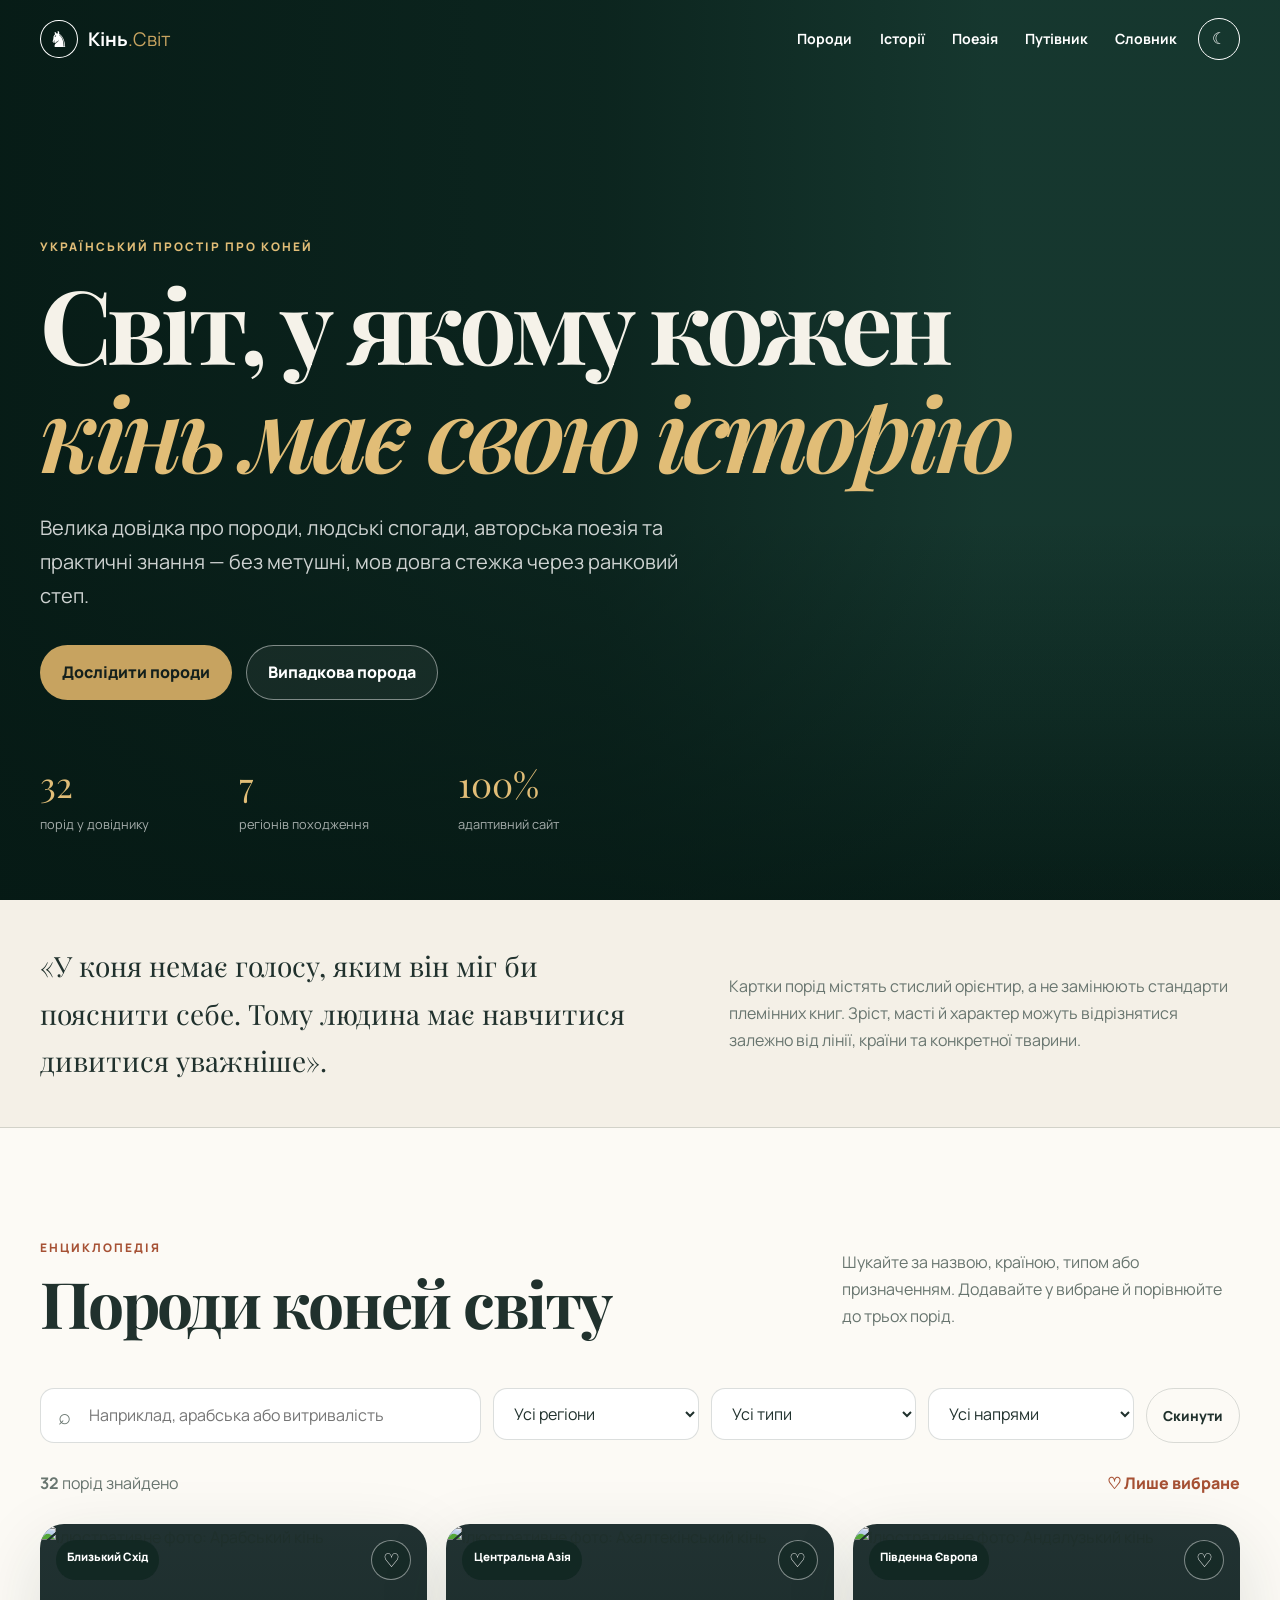
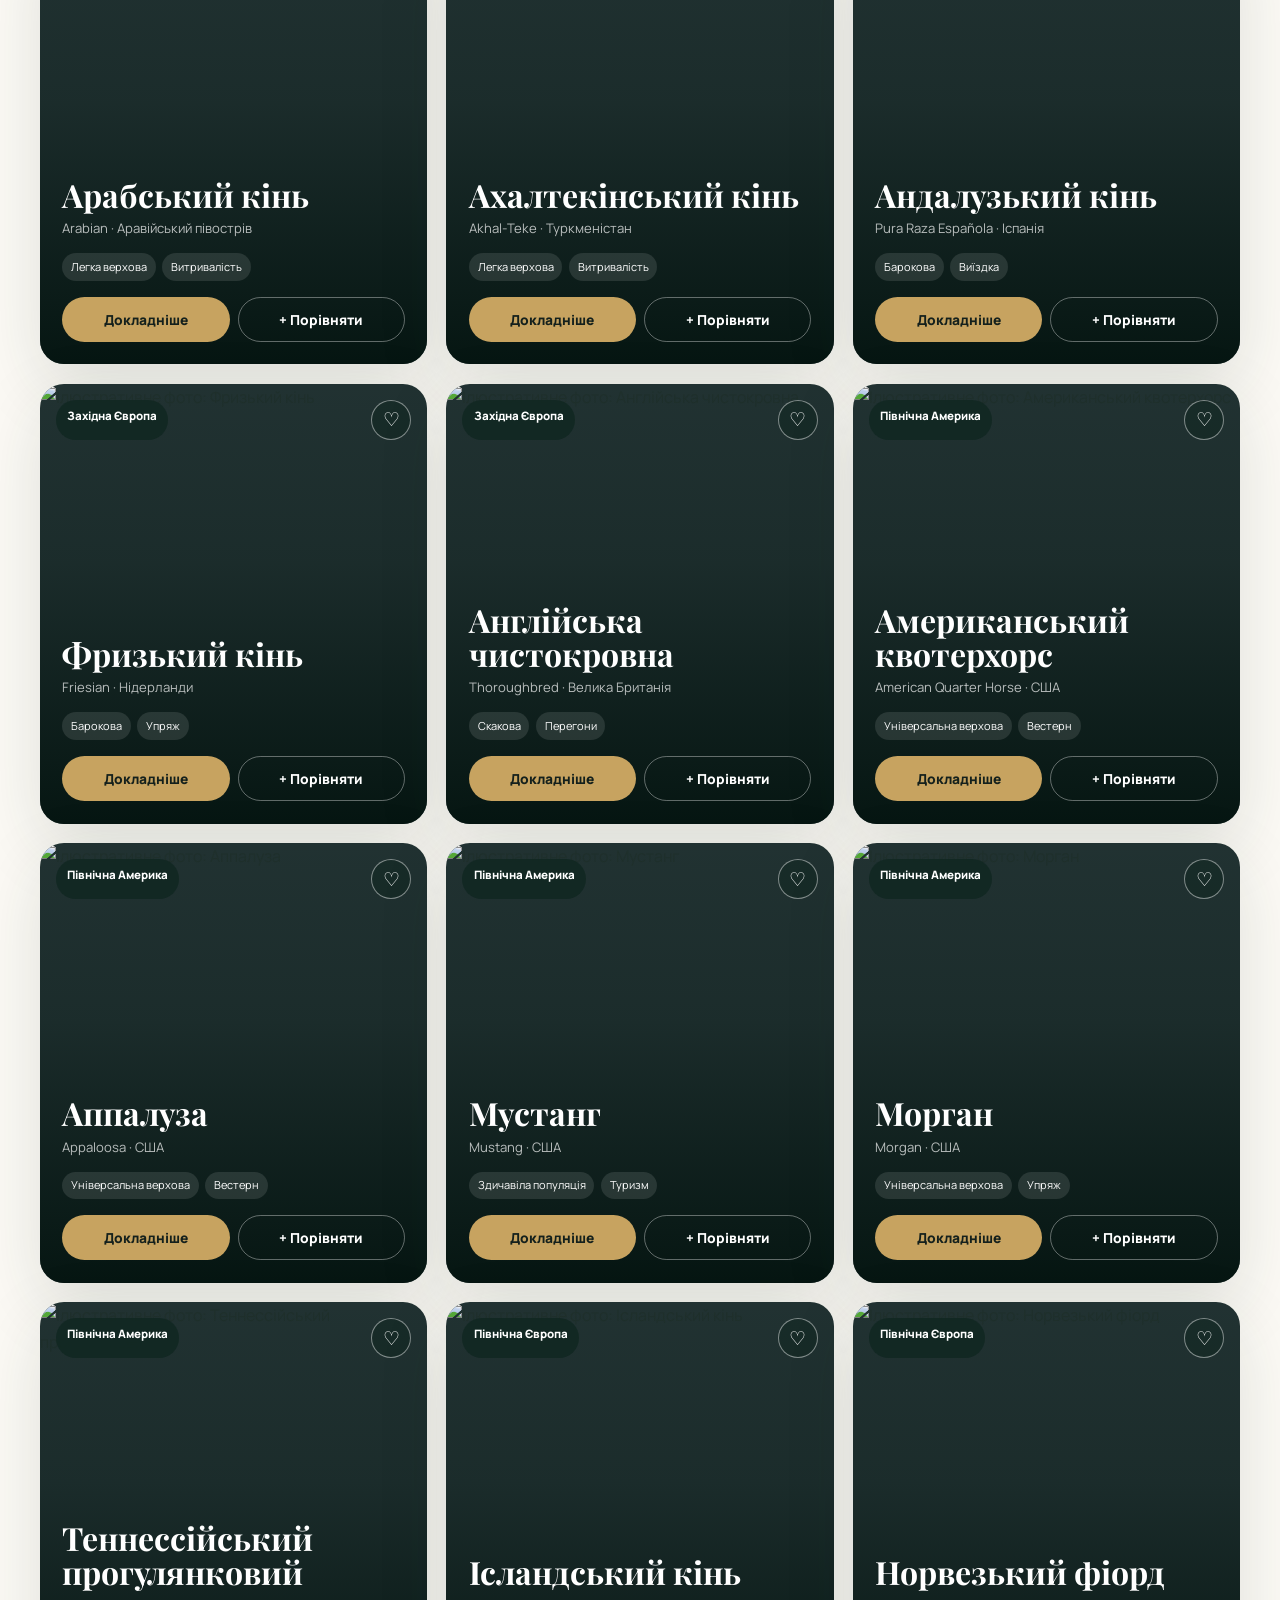
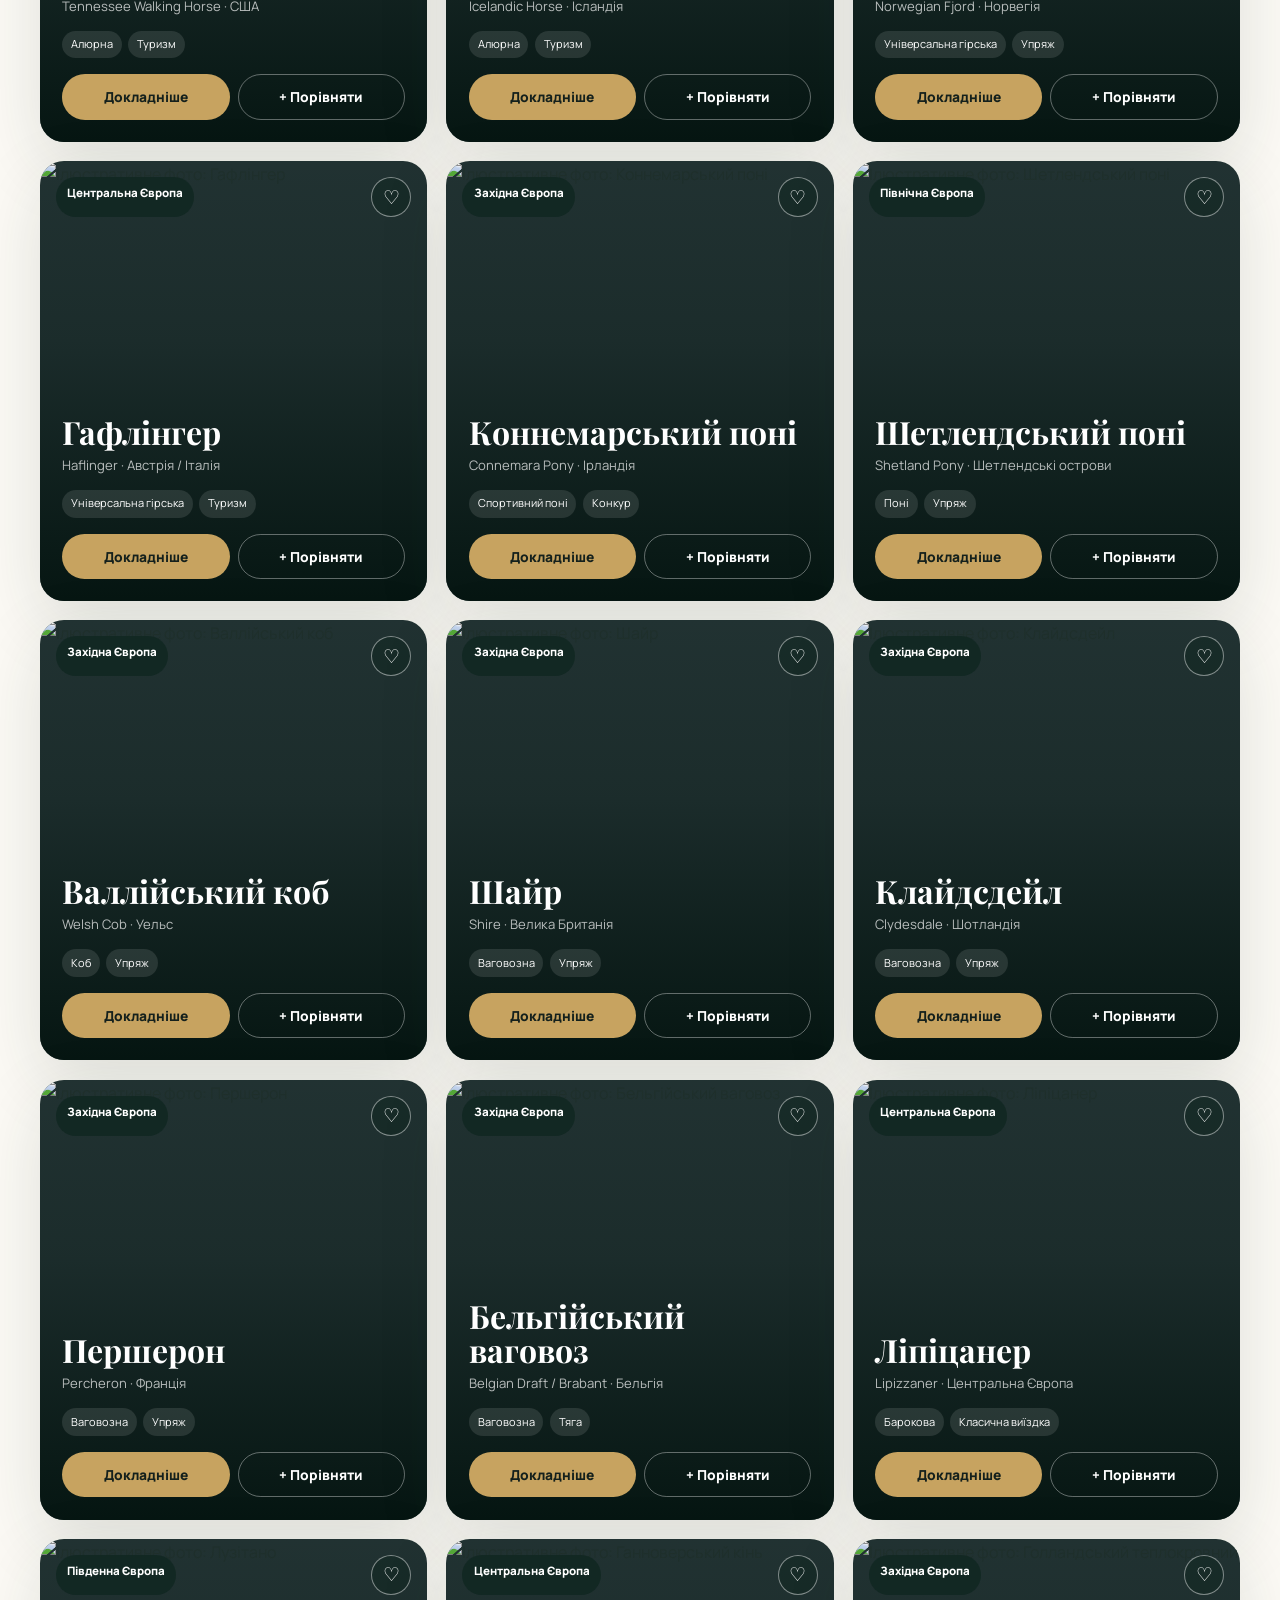
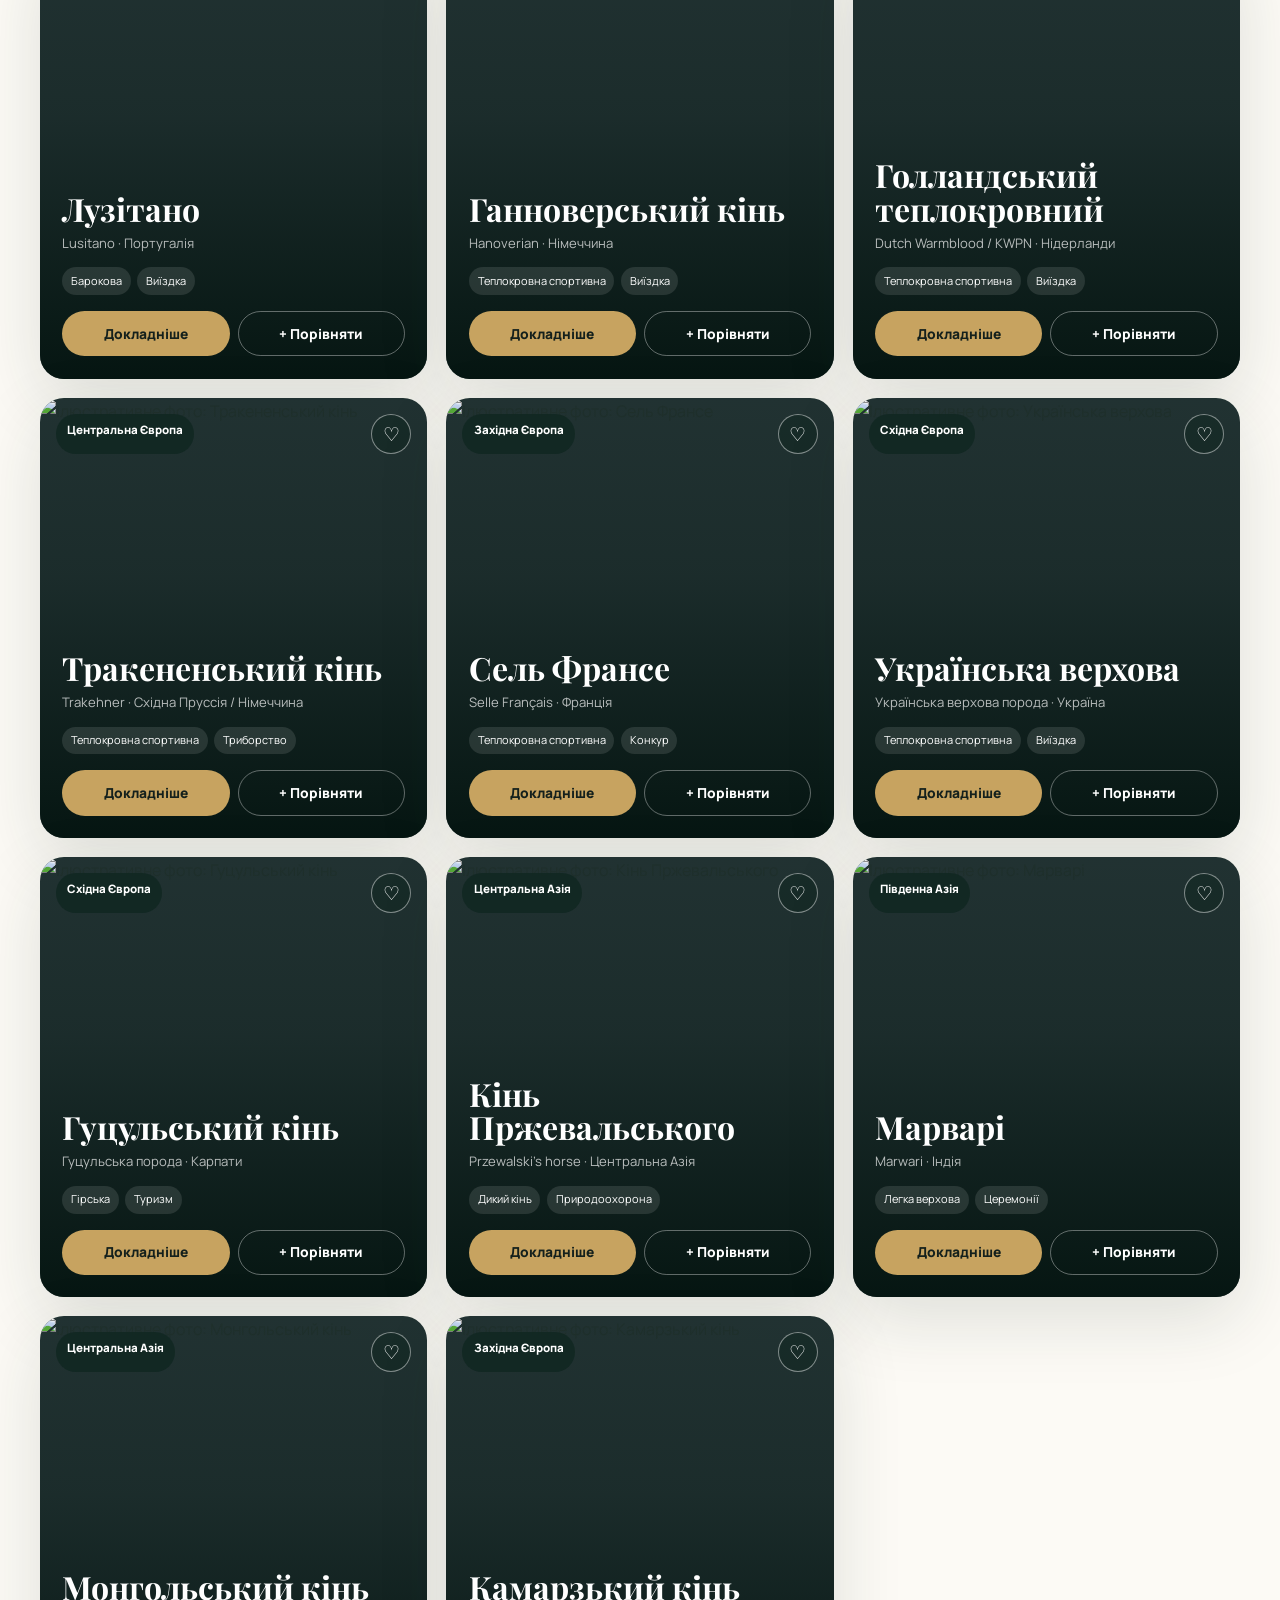
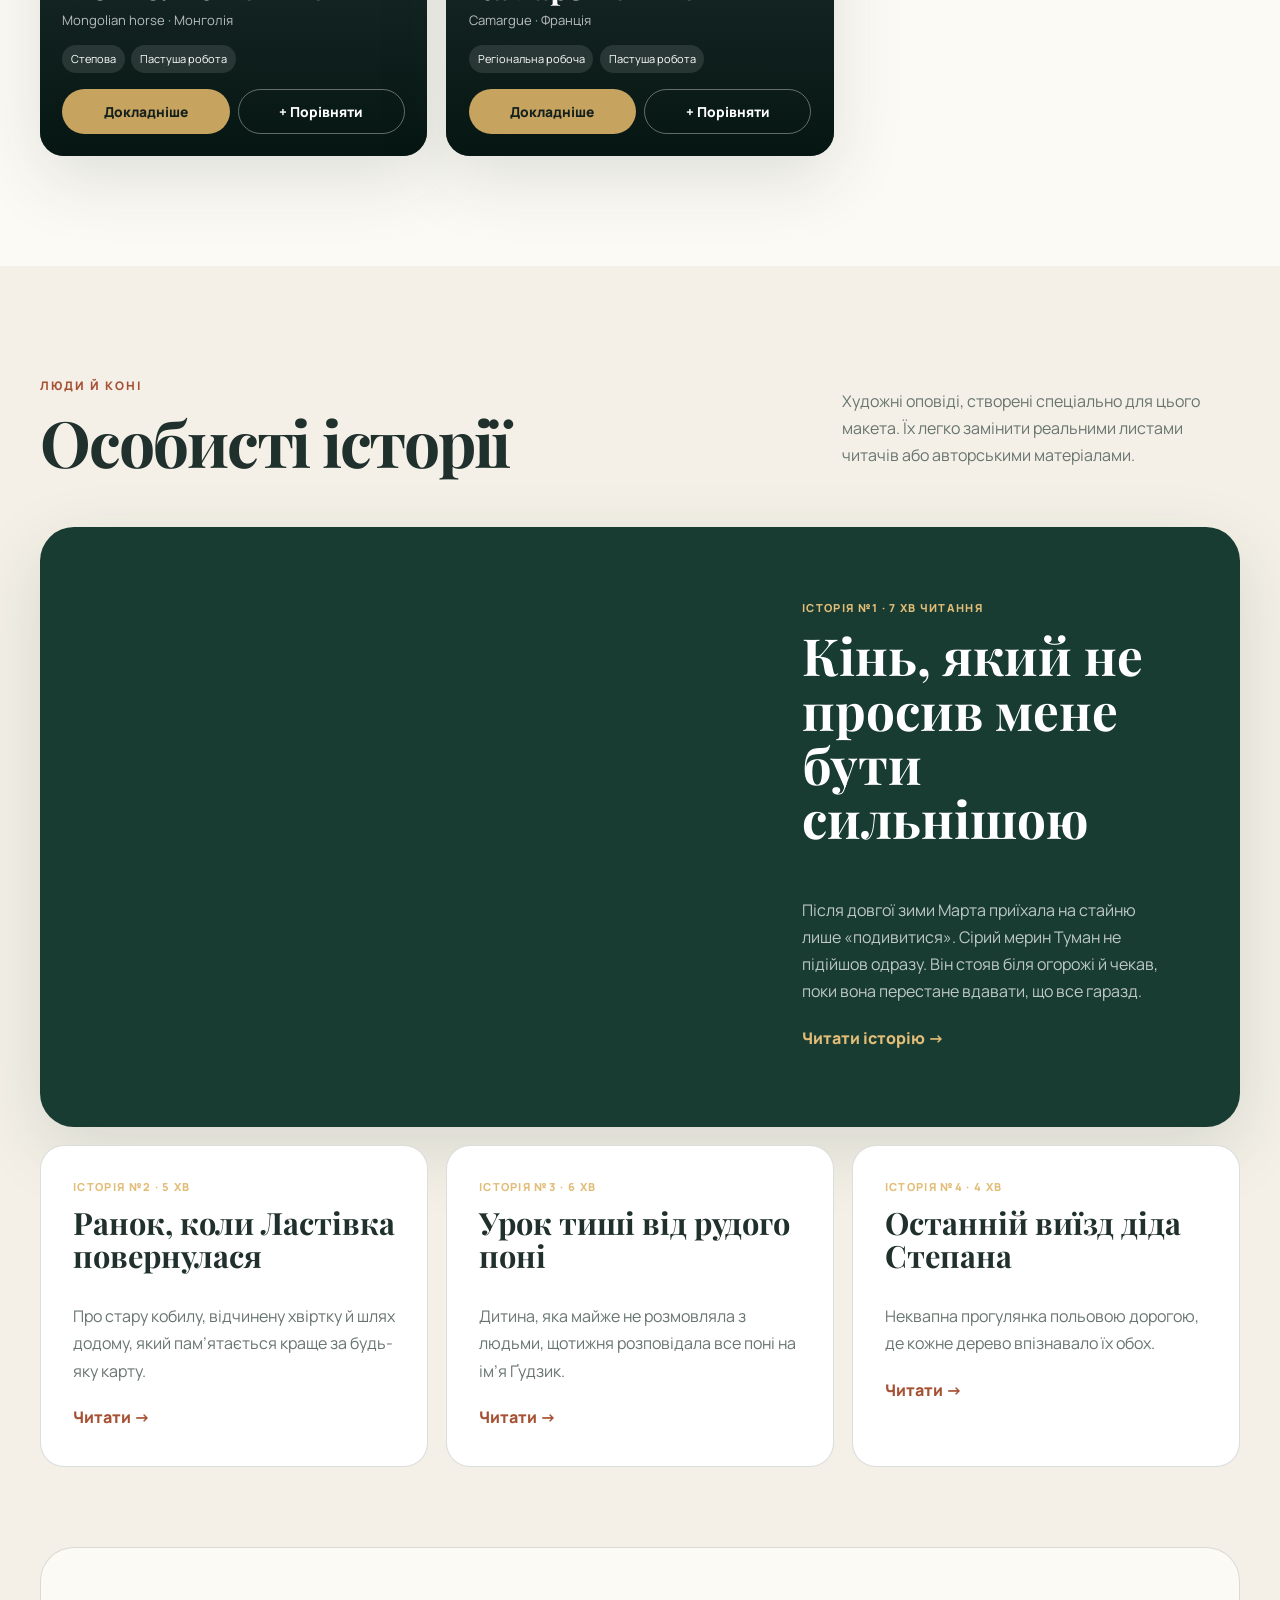
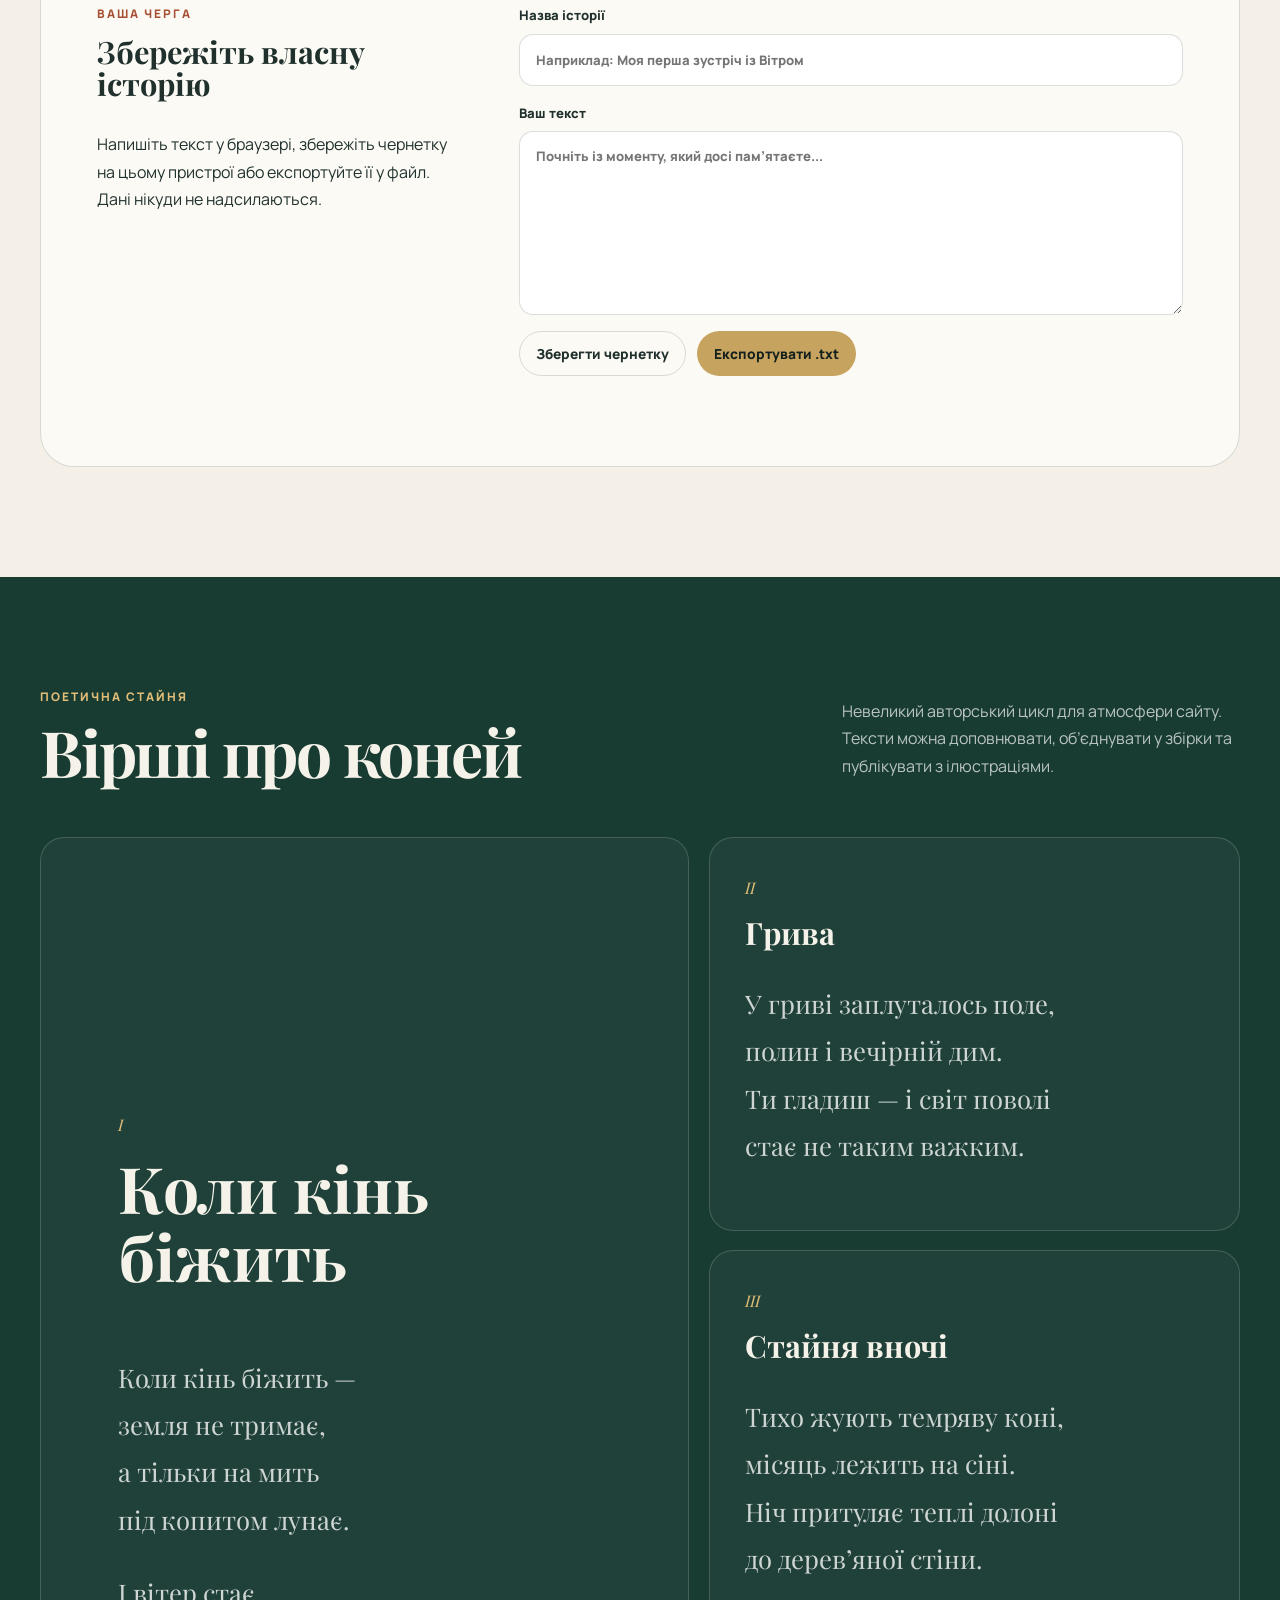
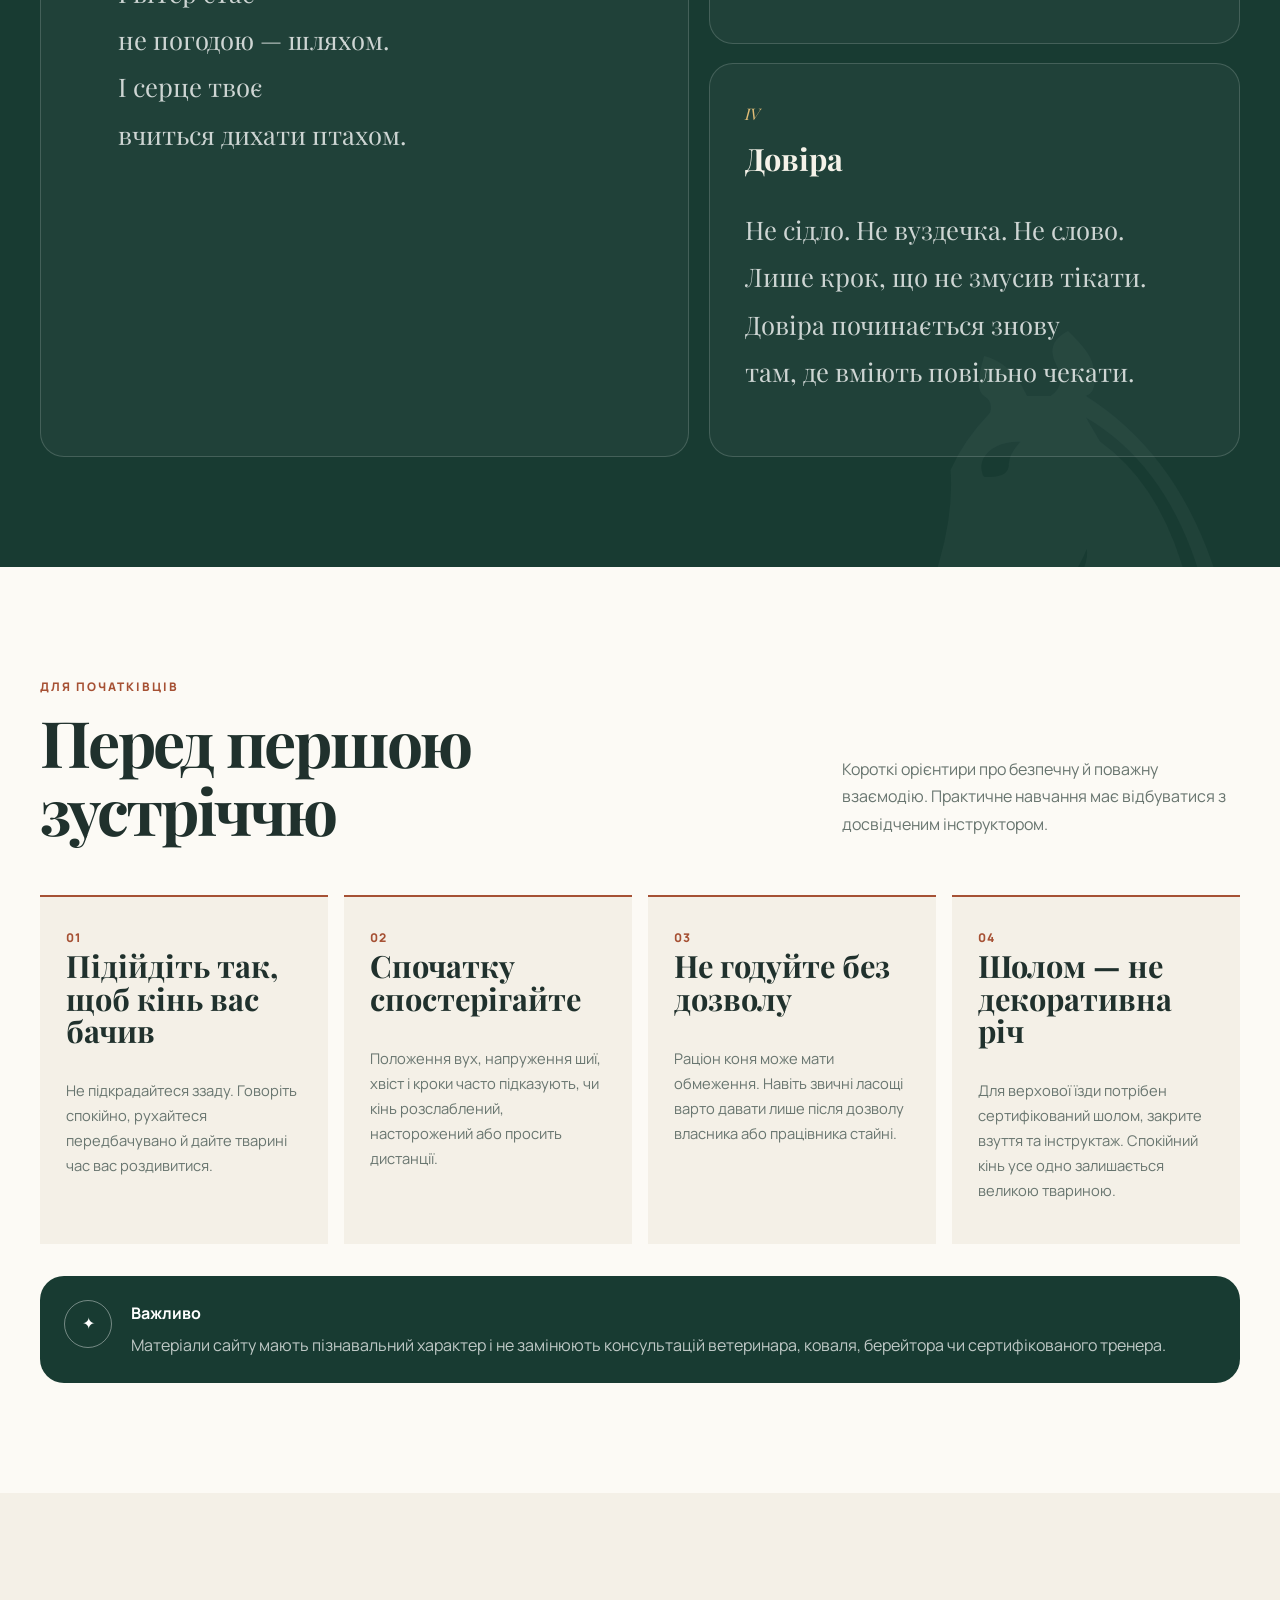
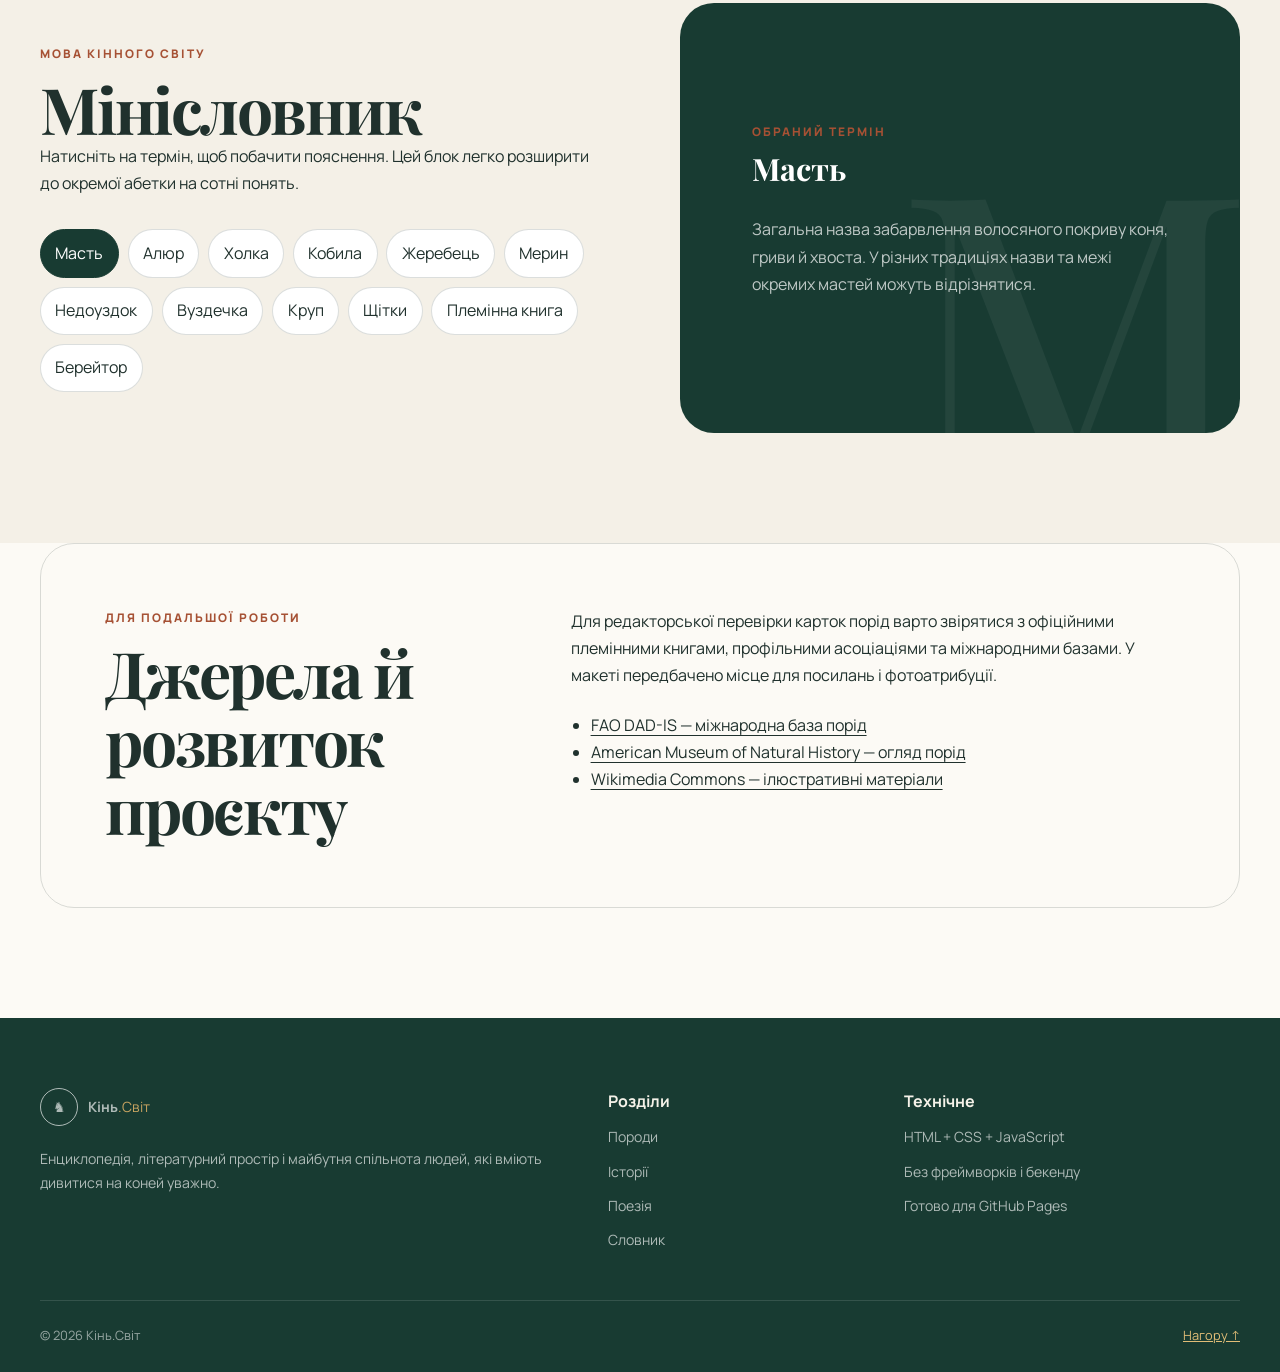
==== index.html @ 18db735d "Add files via upload" ====
<!DOCTYPE html>
<html lang="uk">
<head>
  <meta charset="UTF-8">
  <meta name="viewport" content="width=device-width, initial-scale=1.0">
  <meta name="description" content="Кінь.Світ — українська онлайн-енциклопедія порід коней, історії, поезія, словник та інтерактивні добірки.">
  <meta name="theme-color" content="#183b32">
  <title>Кінь.Світ — енциклопедія порід, історії та поезія</title>
  <link rel="preconnect" href="https://fonts.googleapis.com">
  <link rel="preconnect" href="https://fonts.gstatic.com" crossorigin>
  <link href="https://fonts.googleapis.com/css2?family=Manrope:wght@400;500;600;700&family=Playfair+Display:ital,wght@0,600;0,700;1,600&display=swap" rel="stylesheet">
  <link rel="stylesheet" href="styles.css">
</head>
<body>
  <a class="skip-link" href="#main">Перейти до змісту</a>

  <header class="site-header" id="top">
    <div class="container header-inner">
      <a class="brand" href="#top" aria-label="Кінь.Світ — на головну">
        <span class="brand-mark" aria-hidden="true">♞</span>
        <span><strong>Кінь</strong><em>.Світ</em></span>
      </a>

      <button class="menu-button" type="button" aria-expanded="false" aria-controls="site-nav">
        <span></span><span></span><span></span>
        <span class="sr-only">Відкрити меню</span>
      </button>

      <nav class="site-nav" id="site-nav" aria-label="Головна навігація">
        <a href="#breeds">Породи</a>
        <a href="#stories">Історії</a>
        <a href="#poetry">Поезія</a>
        <a href="#guide">Путівник</a>
        <a href="#glossary">Словник</a>
      </nav>

      <button class="icon-button theme-toggle" type="button" aria-label="Змінити тему" title="Змінити тему">
        <span aria-hidden="true">☾</span>
      </button>
    </div>
  </header>

  <main id="main">
    <section class="hero section-dark">
      <div class="hero-image" role="img" aria-label="Темний кінь на березі у вечірньому світлі"></div>
      <div class="hero-overlay"></div>
      <div class="container hero-content">
        <p class="eyebrow">Український простір про коней</p>
        <h1>Світ, у якому кожен<br><em>кінь має свою історію</em></h1>
        <p class="hero-lead">Велика довідка про породи, людські спогади, авторська поезія та практичні знання — без метушні, мов довга стежка через ранковий степ.</p>
        <div class="hero-actions">
          <a class="button button-primary" href="#breeds">Дослідити породи</a>
          <button class="button button-ghost random-breed" type="button">Випадкова порода</button>
        </div>
        <dl class="hero-stats" aria-label="Коротка статистика сайту">
          <div><dt id="breed-count">30</dt><dd>порід у довіднику</dd></div>
          <div><dt>7</dt><dd>регіонів походження</dd></div>
          <div><dt>100%</dt><dd>адаптивний сайт</dd></div>
        </dl>
      </div>
    </section>

    <section class="intro-strip" aria-label="Про сайт">
      <div class="container intro-grid">
        <p class="intro-quote">«У коня немає голосу, яким він міг би пояснити себе. Тому людина має навчитися дивитися уважніше».</p>
        <p>Картки порід містять стислий орієнтир, а не замінюють стандарти племінних книг. Зріст, масті й характер можуть відрізнятися залежно від лінії, країни та конкретної тварини.</p>
      </div>
    </section>

    <section class="section breeds-section" id="breeds">
      <div class="container">
        <div class="section-heading split-heading">
          <div>
            <p class="eyebrow">Енциклопедія</p>
            <h2>Породи коней світу</h2>
          </div>
          <p>Шукайте за назвою, країною, типом або призначенням. Додавайте у вибране й порівнюйте до трьох порід.</p>
        </div>

        <div class="filters" aria-label="Фільтри порід">
          <label class="search-field">
            <span class="sr-only">Пошук породи</span>
            <span aria-hidden="true">⌕</span>
            <input id="breed-search" type="search" placeholder="Наприклад, арабська або витривалість" autocomplete="off">
          </label>

          <label>
            <span class="sr-only">Регіон</span>
            <select id="region-filter">
              <option value="all">Усі регіони</option>
            </select>
          </label>

          <label>
            <span class="sr-only">Тип</span>
            <select id="type-filter">
              <option value="all">Усі типи</option>
            </select>
          </label>

          <label>
            <span class="sr-only">Призначення</span>
            <select id="use-filter">
              <option value="all">Усі напрями</option>
            </select>
          </label>

          <button class="button button-small button-outline" id="reset-filters" type="button">Скинути</button>
        </div>

        <div class="results-bar">
          <p><strong id="results-count">30</strong> порід знайдено</p>
          <button class="text-button" id="show-favorites" type="button" aria-pressed="false">♡ Лише вибране</button>
        </div>

        <div class="breed-grid" id="breed-grid" aria-live="polite"></div>

        <div class="empty-state" id="empty-state" hidden>
          <span aria-hidden="true">♘</span>
          <h3>Порід за цими умовами не знайдено</h3>
          <p>Спробуйте коротший запит або скиньте один із фільтрів.</p>
        </div>
      </div>
    </section>

    <section class="compare-dock" id="compare-dock" aria-live="polite" hidden>
      <div class="container compare-dock-inner">
        <div>
          <strong>Порівняння</strong>
          <span id="compare-summary">Оберіть 2–3 породи</span>
        </div>
        <div class="compare-actions">
          <button class="text-button" id="clear-compare" type="button">Очистити</button>
          <button class="button button-small button-primary" id="open-compare" type="button" disabled>Порівняти</button>
        </div>
      </div>
    </section>

    <section class="section stories-section" id="stories">
      <div class="container">
        <div class="section-heading split-heading">
          <div>
            <p class="eyebrow">Люди й коні</p>
            <h2>Особисті історії</h2>
          </div>
          <p>Художні оповіді, створені спеціально для цього макета. Їх легко замінити реальними листами читачів або авторськими матеріалами.</p>
        </div>

        <div class="story-feature">
          <div class="story-feature-image" role="img" aria-label="Людина обіймає коня"></div>
          <article>
            <p class="story-meta">Історія №1 · 7 хв читання</p>
            <h3>Кінь, який не просив мене бути сильнішою</h3>
            <p>Після довгої зими Марта приїхала на стайню лише «подивитися». Сірий мерин Туман не підійшов одразу. Він стояв біля огорожі й чекав, поки вона перестане вдавати, що все гаразд.</p>
            <button class="text-button story-open" type="button" data-story="tuman">Читати історію →</button>
          </article>
        </div>

        <div class="story-grid">
          <article class="story-card">
            <p class="story-meta">Історія №2 · 5 хв</p>
            <h3>Ранок, коли Ластівка повернулася</h3>
            <p>Про стару кобилу, відчинену хвіртку й шлях додому, який пам’ятається краще за будь-яку карту.</p>
            <button class="text-button story-open" type="button" data-story="lastivka">Читати →</button>
          </article>
          <article class="story-card">
            <p class="story-meta">Історія №3 · 6 хв</p>
            <h3>Урок тиші від рудого поні</h3>
            <p>Дитина, яка майже не розмовляла з людьми, щотижня розповідала все поні на ім’я Ґудзик.</p>
            <button class="text-button story-open" type="button" data-story="gudzyk">Читати →</button>
          </article>
          <article class="story-card">
            <p class="story-meta">Історія №4 · 4 хв</p>
            <h3>Останній виїзд діда Степана</h3>
            <p>Неквапна прогулянка польовою дорогою, де кожне дерево впізнавало їх обох.</p>
            <button class="text-button story-open" type="button" data-story="stepan">Читати →</button>
          </article>
        </div>

        <div class="story-lab">
          <div>
            <p class="eyebrow">Ваша черга</p>
            <h3>Збережіть власну історію</h3>
            <p>Напишіть текст у браузері, збережіть чернетку на цьому пристрої або експортуйте її у файл. Дані нікуди не надсилаються.</p>
          </div>
          <form id="story-form">
            <label>Назва історії<input id="story-title" type="text" maxlength="100" placeholder="Наприклад: Моя перша зустріч із Вітром"></label>
            <label>Ваш текст<textarea id="story-text" rows="7" maxlength="8000" placeholder="Почніть із моменту, який досі пам’ятаєте..."></textarea></label>
            <div class="form-actions">
              <button class="button button-small button-outline" id="save-story" type="button">Зберегти чернетку</button>
              <button class="button button-small button-primary" id="export-story" type="button">Експортувати .txt</button>
            </div>
            <p class="form-status" id="story-status" role="status"></p>
          </form>
        </div>
      </div>
    </section>

    <section class="section poetry-section section-dark" id="poetry">
      <div class="container">
        <div class="section-heading split-heading light-heading">
          <div>
            <p class="eyebrow">Поетична стайня</p>
            <h2>Вірші про коней</h2>
          </div>
          <p>Невеликий авторський цикл для атмосфери сайту. Тексти можна доповнювати, об’єднувати у збірки та публікувати з ілюстраціями.</p>
        </div>

        <div class="poetry-layout">
          <article class="poem poem-featured">
            <p class="poem-number">I</p>
            <h3>Коли кінь біжить</h3>
            <div class="poem-text">
              <p>Коли кінь біжить —<br>земля не тримає,<br>а тільки на мить<br>під копитом лунає.</p>
              <p>І вітер стає<br>не погодою — шляхом.<br>І серце твоє<br>вчиться дихати птахом.</p>
            </div>
          </article>

          <div class="poem-stack">
            <article class="poem">
              <p class="poem-number">II</p>
              <h3>Грива</h3>
              <p class="poem-text">У гриві заплуталось поле,<br>полин і вечірній дим.<br>Ти гладиш — і світ поволі<br>стає не таким важким.</p>
            </article>
            <article class="poem">
              <p class="poem-number">III</p>
              <h3>Стайня вночі</h3>
              <p class="poem-text">Тихо жують темряву коні,<br>місяць лежить на сіні.<br>Ніч притуляє теплі долоні<br>до дерев’яної стіни.</p>
            </article>
            <article class="poem">
              <p class="poem-number">IV</p>
              <h3>Довіра</h3>
              <p class="poem-text">Не сідло. Не вуздечка. Не слово.<br>Лише крок, що не змусив тікати.<br>Довіра починається знову<br>там, де вміють повільно чекати.</p>
            </article>
          </div>
        </div>
      </div>
    </section>

    <section class="section guide-section" id="guide">
      <div class="container">
        <div class="section-heading split-heading">
          <div>
            <p class="eyebrow">Для початківців</p>
            <h2>Перед першою зустріччю</h2>
          </div>
          <p>Короткі орієнтири про безпечну й поважну взаємодію. Практичне навчання має відбуватися з досвідченим інструктором.</p>
        </div>

        <div class="guide-grid">
          <article><span>01</span><h3>Підійдіть так, щоб кінь вас бачив</h3><p>Не підкрадайтеся ззаду. Говоріть спокійно, рухайтеся передбачувано й дайте тварині час вас роздивитися.</p></article>
          <article><span>02</span><h3>Спочатку спостерігайте</h3><p>Положення вух, напруження шиї, хвіст і кроки часто підказують, чи кінь розслаблений, насторожений або просить дистанції.</p></article>
          <article><span>03</span><h3>Не годуйте без дозволу</h3><p>Раціон коня може мати обмеження. Навіть звичні ласощі варто давати лише після дозволу власника або працівника стайні.</p></article>
          <article><span>04</span><h3>Шолом — не декоративна річ</h3><p>Для верхової їзди потрібен сертифікований шолом, закрите взуття та інструктаж. Спокійний кінь усе одно залишається великою твариною.</p></article>
        </div>

        <aside class="care-note">
          <div aria-hidden="true">✦</div>
          <div><strong>Важливо</strong><p>Матеріали сайту мають пізнавальний характер і не замінюють консультацій ветеринара, коваля, берейтора чи сертифікованого тренера.</p></div>
        </aside>
      </div>
    </section>

    <section class="section glossary-section" id="glossary">
      <div class="container glossary-layout">
        <div>
          <p class="eyebrow">Мова кінного світу</p>
          <h2>Мінісловник</h2>
          <p>Натисніть на термін, щоб побачити пояснення. Цей блок легко розширити до окремої абетки на сотні понять.</p>
          <div class="glossary-terms" id="glossary-terms"></div>
        </div>
        <article class="glossary-definition" id="glossary-definition" aria-live="polite">
          <span class="glossary-letter">М</span>
          <p class="eyebrow">Обраний термін</p>
          <h3>Масть</h3>
          <p>Загальна назва забарвлення волосяного покриву коня, гриви й хвоста. У різних традиціях назви та межі окремих мастей можуть відрізнятися.</p>
        </article>
      </div>
    </section>

    <section class="section sources-section">
      <div class="container sources-card">
        <div>
          <p class="eyebrow">Для подальшої роботи</p>
          <h2>Джерела й розвиток проєкту</h2>
        </div>
        <div>
          <p>Для редакторської перевірки карток порід варто звірятися з офіційними племінними книгами, профільними асоціаціями та міжнародними базами. У макеті передбачено місце для посилань і фотоатрибуції.</p>
          <ul class="source-links">
            <li><a href="https://www.fao.org/dad-is/en" target="_blank" rel="noopener">FAO DAD-IS — міжнародна база порід</a></li>
            <li><a href="https://www.amnh.org/explore/ology/zoology/all-about-horses" target="_blank" rel="noopener">American Museum of Natural History — огляд порід</a></li>
            <li><a href="https://commons.wikimedia.org/wiki/Horses" target="_blank" rel="noopener">Wikimedia Commons — ілюстративні матеріали</a></li>
          </ul>
        </div>
      </div>
    </section>
  </main>

  <footer class="site-footer section-dark">
    <div class="container footer-grid">
      <div>
        <a class="brand footer-brand" href="#top"><span class="brand-mark" aria-hidden="true">♞</span><span><strong>Кінь</strong><em>.Світ</em></span></a>
        <p>Енциклопедія, літературний простір і майбутня спільнота людей, які вміють дивитися на коней уважно.</p>
      </div>
      <div>
        <strong>Розділи</strong>
        <a href="#breeds">Породи</a><a href="#stories">Історії</a><a href="#poetry">Поезія</a><a href="#glossary">Словник</a>
      </div>
      <div>
        <strong>Технічне</strong>
        <span>HTML + CSS + JavaScript</span>
        <span>Без фреймворків і бекенду</span>
        <span>Готово для GitHub Pages</span>
      </div>
    </div>
    <div class="container footer-bottom">
      <span>© <span id="current-year"></span> Кінь.Світ</span>
      <a href="#top">Нагору ↑</a>
    </div>
  </footer>

  <dialog class="modal" id="breed-modal">
    <button class="modal-close" type="button" aria-label="Закрити">×</button>
    <div id="breed-modal-content"></div>
  </dialog>

  <dialog class="modal story-modal" id="story-modal">
    <button class="modal-close" type="button" aria-label="Закрити">×</button>
    <article id="story-modal-content"></article>
  </dialog>

  <dialog class="modal compare-modal" id="compare-modal">
    <button class="modal-close" type="button" aria-label="Закрити">×</button>
    <div>
      <p class="eyebrow">Порівняння</p>
      <h2>Породи поруч</h2>
      <div class="compare-table-wrap" id="compare-table-wrap"></div>
    </div>
  </dialog>

  <script src="data.js"></script>
  <script src="app.js"></script>
</body>
</html>
---- styles.css ----
:root {
  --forest: #183b32;
  --forest-2: #245347;
  --forest-3: #0f2a23;
  --cream: #f4f0e7;
  --paper: #fcfaf5;
  --sand: #d7c3a3;
  --rust: #a65134;
  --gold: #c7a360;
  --ink: #20312d;
  --muted: #68756f;
  --line: rgba(32, 49, 45, 0.16);
  --white: #ffffff;
  --shadow: 0 22px 70px rgba(21, 45, 38, 0.13);
  --radius-xl: 34px;
  --radius-lg: 24px;
  --radius-md: 16px;
  --container: 1200px;
  --header-height: 78px;
}

* { box-sizing: border-box; }
html { scroll-behavior: smooth; }
body {
  margin: 0;
  font-family: "Manrope", sans-serif;
  color: var(--ink);
  background: var(--paper);
  line-height: 1.7;
  overflow-x: hidden;
}
body.dark-theme {
  --paper: #13211e;
  --cream: #182a26;
  --ink: #edf2ee;
  --muted: #b3c2bb;
  --line: rgba(255,255,255,.13);
  --white: #1d312c;
  --shadow: 0 22px 70px rgba(0,0,0,.24);
}
body.modal-open { overflow: hidden; }

img { max-width: 100%; display: block; }
a { color: inherit; }
button, input, select, textarea { font: inherit; }
button { cursor: pointer; }

.sr-only {
  position: absolute;
  width: 1px;
  height: 1px;
  padding: 0;
  margin: -1px;
  overflow: hidden;
  clip: rect(0, 0, 0, 0);
  white-space: nowrap;
  border: 0;
}
.skip-link {
  position: fixed;
  left: 1rem;
  top: -100px;
  z-index: 999;
  padding: .7rem 1rem;
  background: var(--gold);
  color: #111;
  border-radius: 999px;
}
.skip-link:focus { top: 1rem; }

.container {
  width: min(calc(100% - 2rem), var(--container));
  margin-inline: auto;
}
.section { padding: 110px 0; }
.section-dark { background: var(--forest); color: #f5f2e9; }
.eyebrow {
  margin: 0 0 .7rem;
  color: var(--rust);
  font-size: .74rem;
  font-weight: 800;
  letter-spacing: .17em;
  text-transform: uppercase;
}
.section-dark .eyebrow, .light-heading .eyebrow { color: #e1bd77; }
h1, h2, h3 {
  font-family: "Playfair Display", serif;
  line-height: 1.06;
  margin-top: 0;
}
h1 { font-size: clamp(3.2rem, 8vw, 7.4rem); letter-spacing: -.05em; }
h2 { font-size: clamp(2.3rem, 5vw, 4.6rem); letter-spacing: -.035em; margin-bottom: 0; }
h3 { font-size: clamp(1.4rem, 2.4vw, 2rem); }
p { margin-top: 0; }

.site-header {
  position: fixed;
  inset: 0 0 auto;
  z-index: 100;
  height: var(--header-height);
  color: white;
  transition: background .3s ease, box-shadow .3s ease, color .3s ease;
}
.site-header.scrolled {
  color: var(--ink);
  background: color-mix(in srgb, var(--paper) 91%, transparent);
  box-shadow: 0 12px 40px rgba(0,0,0,.08);
  backdrop-filter: blur(18px);
}
.header-inner { height: 100%; display: flex; align-items: center; gap: 1.3rem; }
.brand { display: inline-flex; align-items: center; gap: .65rem; text-decoration: none; font-size: 1.18rem; }
.brand span:last-child { display: flex; }
.brand em { color: var(--gold); font-style: normal; }
.brand-mark {
  display: grid;
  place-items: center;
  width: 38px;
  aspect-ratio: 1;
  border: 1px solid currentColor;
  border-radius: 50%;
  font-size: 1.35rem;
}
.site-nav { margin-left: auto; display: flex; align-items: center; gap: 1.7rem; }
.site-nav a { text-decoration: none; font-size: .88rem; font-weight: 700; }
.site-nav a:hover { color: var(--gold); }
.icon-button, .menu-button {
  border: 0;
  background: transparent;
  color: inherit;
}
.icon-button {
  width: 42px;
  aspect-ratio: 1;
  display: grid;
  place-items: center;
  border: 1px solid currentColor;
  border-radius: 50%;
}
.menu-button { display: none; }

.hero {
  position: relative;
  min-height: min(920px, 100svh);
  display: grid;
  align-items: end;
  overflow: hidden;
}
.hero-image {
  position: absolute;
  inset: 0;
  background-image: url('https://images.unsplash.com/photo-1639570830320-7c168c577477?auto=format&fit=crop&w=2200&q=85');
  background-size: cover;
  background-position: 63% center;
  transform: scale(1.02);
}
.hero-overlay {
  position: absolute;
  inset: 0;
  background:
    linear-gradient(90deg, rgba(6, 26, 21, .94) 0%, rgba(6, 26, 21, .67) 47%, rgba(6, 26, 21, .12) 77%),
    linear-gradient(0deg, rgba(6, 26, 21, .88) 0%, transparent 42%);
}
.hero-content { position: relative; z-index: 2; padding: 160px 0 64px; }
.hero h1 { max-width: 980px; margin-bottom: 1.6rem; }
.hero h1 em { color: #e1bd77; font-weight: 600; }
.hero-lead { max-width: 680px; font-size: clamp(1rem, 2vw, 1.25rem); color: rgba(255,255,255,.8); }
.hero-actions { display: flex; flex-wrap: wrap; gap: .9rem; margin: 2rem 0 3.4rem; }
.button {
  display: inline-flex;
  justify-content: center;
  align-items: center;
  gap: .6rem;
  min-height: 52px;
  padding: .8rem 1.3rem;
  border-radius: 999px;
  border: 1px solid transparent;
  text-decoration: none;
  font-weight: 800;
  transition: transform .2s ease, background .2s ease, color .2s ease, border-color .2s ease;
}
.button:hover { transform: translateY(-2px); }
.button-primary { background: var(--gold); color: #14201c; }
.button-primary:hover { background: #dfbf82; }
.button-ghost { color: white; border-color: rgba(255,255,255,.45); background: rgba(255,255,255,.06); }
.button-outline { color: var(--ink); border-color: var(--line); background: transparent; }
.button-small { min-height: 42px; padding: .62rem 1rem; font-size: .86rem; }
.hero-stats { display: flex; gap: clamp(2rem, 7vw, 6rem); margin: 0; }
.hero-stats div { display: grid; }
.hero-stats dt { font-family: "Playfair Display", serif; font-size: 2.2rem; color: #e1bd77; }
.hero-stats dd { margin: 0; font-size: .8rem; color: rgba(255,255,255,.64); }

.intro-strip { background: var(--cream); padding: 42px 0; border-bottom: 1px solid var(--line); }
.intro-grid { display: grid; grid-template-columns: 1.1fr .9fr; gap: 4rem; align-items: center; }
.intro-grid p { margin: 0; color: var(--muted); }
.intro-quote { font-family: "Playfair Display", serif; font-size: clamp(1.25rem, 2.4vw, 1.75rem); color: var(--ink) !important; }

.section-heading { margin-bottom: 3.2rem; }
.split-heading { display: grid; grid-template-columns: 1.3fr .7fr; gap: 4rem; align-items: end; }
.split-heading > p { color: var(--muted); margin-bottom: .4rem; }
.light-heading > p { color: rgba(255,255,255,.7); }

.filters {
  display: grid;
  grid-template-columns: minmax(280px, 1.5fr) repeat(3, minmax(150px, .7fr)) auto;
  gap: .75rem;
  margin-bottom: 1.1rem;
}
.search-field { position: relative; }
.search-field > span:not(.sr-only) { position: absolute; left: 1.1rem; top: 50%; transform: translateY(-50%); color: var(--muted); font-size: 1.4rem; }
.filters input, .filters select, .story-lab input, .story-lab textarea {
  width: 100%;
  min-height: 52px;
  padding: .8rem 1rem;
  border: 1px solid var(--line);
  border-radius: 14px;
  color: var(--ink);
  background: var(--white);
  outline: none;
}
.filters input { padding-left: 3rem; }
.filters input:focus, .filters select:focus, .story-lab input:focus, .story-lab textarea:focus { border-color: var(--forest-2); box-shadow: 0 0 0 4px rgba(36, 83, 71, .12); }
.results-bar { display: flex; justify-content: space-between; align-items: center; margin: 1.5rem 0; }
.results-bar p { margin: 0; color: var(--muted); }
.text-button { border: 0; padding: .2rem 0; background: transparent; color: var(--rust); font-weight: 800; }
.text-button:hover { text-decoration: underline; }

.breed-grid { display: grid; grid-template-columns: repeat(3, 1fr); gap: 1.2rem; }
.breed-card {
  position: relative;
  min-height: 440px;
  overflow: hidden;
  border-radius: var(--radius-lg);
  background: #233;
  box-shadow: var(--shadow);
  isolation: isolate;
}
.breed-card::after {
  content: "";
  position: absolute;
  inset: 0;
  z-index: -1;
  background: linear-gradient(0deg, rgba(4,20,16,.94) 0%, rgba(4,20,16,.22) 60%, rgba(4,20,16,.03) 100%);
}
.breed-card-image { position: absolute; inset: 0; width: 100%; height: 100%; object-fit: cover; z-index: -2; transition: transform .6s ease; }
.breed-card:hover .breed-card-image { transform: scale(1.055); }
.breed-card-top { display: flex; justify-content: space-between; padding: 1rem; }
.card-chip { padding: .38rem .7rem; border-radius: 999px; background: rgba(13,37,30,.7); color: white; backdrop-filter: blur(8px); font-size: .72rem; font-weight: 800; }
.favorite-button {
  width: 40px;
  aspect-ratio: 1;
  border: 1px solid rgba(255,255,255,.45);
  border-radius: 50%;
  color: white;
  background: rgba(13,37,30,.42);
  font-size: 1.2rem;
}
.favorite-button.active { color: #efc989; background: var(--forest); }
.breed-card-body { position: absolute; inset: auto 0 0; padding: 1.4rem; color: white; }
.breed-card h3 { margin: 0 0 .35rem; font-size: 2rem; }
.breed-card-subtitle { color: rgba(255,255,255,.7); font-size: .82rem; margin-bottom: .85rem; }
.breed-tags { display: flex; flex-wrap: wrap; gap: .4rem; margin-bottom: 1rem; }
.breed-tags span { font-size: .69rem; padding: .28rem .55rem; background: rgba(255,255,255,.11); border-radius: 999px; }
.card-actions { display: flex; gap: .5rem; }
.card-actions button { flex: 1; }
.card-actions .button-outline { color: white; border-color: rgba(255,255,255,.36); }
.card-actions .compare-toggle.active { color: #14201c; background: #e1bd77; border-color: #e1bd77; }
.empty-state { text-align: center; padding: 5rem 1rem; color: var(--muted); }
.empty-state span { font-size: 4rem; }

.compare-dock {
  position: fixed;
  inset: auto 0 1rem;
  z-index: 90;
  pointer-events: none;
}
.compare-dock-inner {
  display: flex;
  justify-content: space-between;
  align-items: center;
  gap: 1rem;
  padding: .85rem 1rem .85rem 1.25rem;
  border-radius: 18px;
  background: color-mix(in srgb, var(--forest) 94%, transparent);
  color: white;
  box-shadow: 0 18px 50px rgba(0,0,0,.26);
  pointer-events: auto;
  backdrop-filter: blur(14px);
}
.compare-dock-inner > div:first-child { display: grid; }
.compare-dock-inner span { font-size: .8rem; color: rgba(255,255,255,.68); }
.compare-actions { display: flex; align-items: center; gap: 1rem; }
.compare-actions .text-button { color: #f2d9a8; }

.stories-section { background: var(--cream); }
.story-feature { display: grid; grid-template-columns: 1.15fr .85fr; min-height: 520px; border-radius: var(--radius-xl); overflow: hidden; background: var(--forest); color: white; box-shadow: var(--shadow); }
.story-feature-image { background: url('https://images.unsplash.com/photo-1696984918227-815c7b88eea0?auto=format&fit=crop&w=1400&q=85') center/cover; min-height: 440px; }
.story-feature article { padding: clamp(2rem, 6vw, 4.5rem); display: flex; flex-direction: column; justify-content: center; }
.story-feature h3 { font-size: clamp(2rem, 4vw, 3.5rem); }
.story-feature p:not(.story-meta) { color: rgba(255,255,255,.72); }
.story-meta { color: #e1bd77; text-transform: uppercase; font-weight: 800; letter-spacing: .12em; font-size: .69rem; }
.story-feature .text-button { color: #e1bd77; align-self: flex-start; }
.story-grid { display: grid; grid-template-columns: repeat(3, 1fr); gap: 1.1rem; margin-top: 1.1rem; }
.story-card { padding: 2rem; border: 1px solid var(--line); border-radius: var(--radius-lg); background: var(--white); }
.story-card p:not(.story-meta) { color: var(--muted); }
.story-lab { display: grid; grid-template-columns: .7fr 1.3fr; gap: 4rem; align-items: start; margin-top: 5rem; padding: clamp(1.5rem, 5vw, 3.5rem); border-radius: var(--radius-xl); background: var(--paper); border: 1px solid var(--line); }
.story-lab form { display: grid; gap: 1rem; }
.story-lab label { display: grid; gap: .45rem; font-size: .82rem; font-weight: 800; }
.story-lab textarea { resize: vertical; }
.form-actions { display: flex; flex-wrap: wrap; gap: .7rem; }
.form-status { min-height: 1.4em; margin: 0; color: var(--muted); font-size: .8rem; }

.poetry-section { position: relative; overflow: hidden; }
.poetry-section::before {
  content: "♞";
  position: absolute;
  right: -4vw;
  bottom: -18vw;
  color: rgba(255,255,255,.035);
  font-size: 43vw;
  line-height: 1;
}
.poetry-layout { position: relative; display: grid; grid-template-columns: 1.1fr .9fr; gap: 1.2rem; }
.poem { padding: 2.2rem; border: 1px solid rgba(255,255,255,.16); border-radius: var(--radius-lg); background: rgba(255,255,255,.035); }
.poem-featured { padding: clamp(2rem, 6vw, 5rem); min-height: 650px; display: flex; flex-direction: column; justify-content: center; }
.poem-featured h3 { font-size: clamp(2.4rem, 5vw, 4.4rem); }
.poem-number { color: #e1bd77; font-family: "Playfair Display", serif; font-style: italic; }
.poem-text { color: rgba(255,255,255,.78); font-family: "Playfair Display", serif; font-size: clamp(1.15rem, 2.4vw, 1.6rem); line-height: 1.85; }
.poem-stack { display: grid; gap: 1.2rem; }

.guide-grid { display: grid; grid-template-columns: repeat(4, 1fr); gap: 1rem; }
.guide-grid article { padding: 1.6rem; border-top: 2px solid var(--rust); background: var(--cream); min-height: 290px; }
.guide-grid span { color: var(--rust); font-size: .75rem; font-weight: 800; letter-spacing: .12em; }
.guide-grid p { color: var(--muted); font-size: .92rem; }
.care-note { display: grid; grid-template-columns: auto 1fr; gap: 1.2rem; margin-top: 2rem; padding: 1.5rem; background: var(--forest); color: white; border-radius: var(--radius-lg); }
.care-note > div:first-child { width: 48px; aspect-ratio: 1; display: grid; place-items: center; border: 1px solid rgba(255,255,255,.4); border-radius: 50%; }
.care-note p { margin: .3rem 0 0; color: rgba(255,255,255,.72); }

.glossary-section { background: var(--cream); }
.glossary-layout { display: grid; grid-template-columns: 1fr 1fr; gap: 5rem; align-items: center; }
.glossary-terms { display: flex; flex-wrap: wrap; gap: .55rem; margin-top: 2rem; }
.glossary-term { border: 1px solid var(--line); background: var(--white); color: var(--ink); border-radius: 999px; padding: .6rem .9rem; }
.glossary-term.active { background: var(--forest); color: white; border-color: var(--forest); }
.glossary-definition { min-height: 430px; padding: clamp(2rem, 6vw, 4.5rem); border-radius: var(--radius-xl); background: var(--forest); color: white; position: relative; overflow: hidden; display: flex; flex-direction: column; justify-content: center; }
.glossary-definition > *:not(.glossary-letter) { position: relative; }
.glossary-letter { position: absolute; right: -1rem; bottom: -6rem; font-family: "Playfair Display", serif; font-size: 26rem; color: rgba(255,255,255,.05); line-height: 1; }
.glossary-definition p:last-child { color: rgba(255,255,255,.72); }

.sources-section { padding-top: 0; }
.sources-card { display: grid; grid-template-columns: .8fr 1.2fr; gap: 4rem; padding: clamp(2rem, 5vw, 4rem); border: 1px solid var(--line); border-radius: var(--radius-xl); }
.source-links { margin: 1.4rem 0 0; padding-left: 1.2rem; }
.source-links a { text-underline-offset: 4px; }

.site-footer { padding: 70px 0 25px; }
.footer-grid { display: grid; grid-template-columns: 1.2fr .55fr .8fr; gap: 4rem; }
.footer-grid > div { display: flex; flex-direction: column; gap: .65rem; }
.footer-grid p, .footer-grid span, .footer-grid a { color: rgba(255,255,255,.65); font-size: .88rem; text-decoration: none; }
.footer-grid a:hover { color: #e1bd77; }
.footer-brand { color: white !important; margin-bottom: .7rem; }
.footer-bottom { display: flex; justify-content: space-between; margin-top: 3rem; padding-top: 1.5rem; border-top: 1px solid rgba(255,255,255,.12); font-size: .8rem; color: rgba(255,255,255,.55); }
.footer-bottom a { color: #e1bd77; }

.modal {
  width: min(920px, calc(100% - 2rem));
  max-height: calc(100svh - 2rem);
  padding: 0;
  border: 0;
  border-radius: var(--radius-xl);
  background: var(--paper);
  color: var(--ink);
  box-shadow: 0 30px 100px rgba(0,0,0,.35);
  overflow: auto;
}
.modal::backdrop { background: rgba(4,18,14,.74); backdrop-filter: blur(7px); }
.modal-close { position: sticky; top: 1rem; float: right; z-index: 3; width: 44px; aspect-ratio: 1; margin: 1rem; border: 0; border-radius: 50%; background: rgba(12,31,25,.8); color: white; font-size: 1.6rem; }
.breed-modal-hero { min-height: 430px; position: relative; display: flex; align-items: end; padding: 2rem; color: white; background-size: cover; background-position: center; }
.breed-modal-hero::after { content: ""; position: absolute; inset: 0; background: linear-gradient(0deg, rgba(4,20,16,.92), rgba(4,20,16,.08)); }
.breed-modal-hero > div { position: relative; z-index: 1; }
.breed-modal-hero h2 { font-size: clamp(2.5rem, 7vw, 5rem); }
.modal-body { padding: clamp(1.5rem, 5vw, 3.5rem); }
.fact-grid { display: grid; grid-template-columns: repeat(4, 1fr); gap: .8rem; margin-bottom: 2rem; }
.fact-grid div { padding: 1rem; border-radius: 14px; background: var(--cream); }
.fact-grid dt { color: var(--muted); font-size: .7rem; text-transform: uppercase; font-weight: 800; letter-spacing: .08em; }
.fact-grid dd { margin: .35rem 0 0; font-weight: 800; }
.modal-copy { font-size: 1.05rem; }
.modal-copy p { color: var(--muted); }
.modal-note { padding: 1rem 1.2rem; border-left: 3px solid var(--rust); background: var(--cream); }
.photo-credit { margin-top: 2rem; font-size: .75rem; color: var(--muted); }
.photo-credit a { text-underline-offset: 3px; }
.story-modal article { padding: clamp(2rem, 7vw, 5rem); }
.story-modal h2 { margin-bottom: 1.5rem; }
.story-modal .story-copy { color: var(--muted); font-size: 1.05rem; }
.story-copy p:first-child::first-letter { float: left; font-family: "Playfair Display", serif; font-size: 4.8rem; line-height: .8; padding: .2rem .5rem .1rem 0; color: var(--rust); }
.compare-modal > div { padding: clamp(2rem, 5vw, 4rem); }
.compare-table-wrap { overflow-x: auto; margin-top: 2rem; }
.compare-table { width: 100%; border-collapse: collapse; min-width: 680px; }
.compare-table th, .compare-table td { padding: 1rem; text-align: left; border-bottom: 1px solid var(--line); vertical-align: top; }
.compare-table th { font-family: "Playfair Display", serif; font-size: 1.15rem; }
.compare-table td:first-child { color: var(--muted); font-weight: 800; }

@media (max-width: 1020px) {
  .filters { grid-template-columns: 1fr 1fr 1fr; }
  .search-field { grid-column: span 2; }
  .breed-grid { grid-template-columns: repeat(2, 1fr); }
  .guide-grid { grid-template-columns: repeat(2, 1fr); }
  .fact-grid { grid-template-columns: repeat(2, 1fr); }
}

@media (max-width: 820px) {
  :root { --header-height: 68px; }
  .section { padding: 80px 0; }
  .menu-button { margin-left: auto; display: grid; width: 42px; gap: 5px; padding: 10px; }
  .menu-button span:not(.sr-only) { display: block; height: 2px; background: currentColor; }
  .site-nav {
    position: fixed;
    inset: var(--header-height) 1rem auto;
    display: none;
    flex-direction: column;
    align-items: stretch;
    gap: .2rem;
    padding: 1rem;
    border-radius: 18px;
    background: var(--paper);
    color: var(--ink);
    box-shadow: var(--shadow);
  }
  .site-nav.open { display: flex; }
  .site-nav a { padding: .65rem; }
  .theme-toggle { width: 38px; }
  .split-heading, .intro-grid, .story-lab, .glossary-layout, .sources-card { grid-template-columns: 1fr; gap: 1.5rem; }
  .hero { min-height: 860px; }
  .hero-image { background-position: 69% center; }
  .hero-overlay { background: linear-gradient(0deg, rgba(6,26,21,.95) 0%, rgba(6,26,21,.63) 68%, rgba(6,26,21,.24) 100%); }
  .hero-content { padding-top: 135px; }
  .hero-stats { gap: 1.5rem; }
  .story-feature { grid-template-columns: 1fr; }
  .story-feature-image { min-height: 380px; }
  .story-grid { grid-template-columns: 1fr; }
  .poetry-layout { grid-template-columns: 1fr; }
  .poem-featured { min-height: auto; }
  .footer-grid { grid-template-columns: 1fr 1fr; }
  .footer-grid > div:first-child { grid-column: span 2; }
}

@media (max-width: 620px) {
  .container { width: min(calc(100% - 1.2rem), var(--container)); }
  h1 { font-size: clamp(3rem, 15vw, 4.7rem); }
  h2 { font-size: clamp(2.2rem, 11vw, 3.4rem); }
  .hero { min-height: 820px; }
  .hero-content { padding-bottom: 32px; }
  .hero-actions { align-items: stretch; }
  .hero-actions .button { width: 100%; }
  .hero-stats { display: grid; grid-template-columns: repeat(3, 1fr); gap: .5rem; }
  .hero-stats dt { font-size: 1.65rem; }
  .hero-stats dd { font-size: .65rem; }
  .filters { grid-template-columns: 1fr; }
  .search-field { grid-column: auto; }
  .filters .button { width: 100%; }
  .breed-grid { grid-template-columns: 1fr; }
  .breed-card { min-height: 480px; }
  .guide-grid { grid-template-columns: 1fr; }
  .compare-dock { inset: auto .35rem .35rem; }
  .compare-dock-inner { width: auto; }
  .compare-dock-inner > div:first-child span { max-width: 180px; white-space: nowrap; overflow: hidden; text-overflow: ellipsis; }
  .compare-actions { gap: .55rem; }
  .compare-actions .text-button { display: none; }
  .story-feature-image { min-height: 300px; }
  .form-actions .button { width: 100%; }
  .glossary-definition { min-height: 360px; }
  .sources-card { padding: 1.4rem; }
  .footer-grid { grid-template-columns: 1fr; }
  .footer-grid > div:first-child { grid-column: auto; }
  .footer-bottom { gap: 1rem; }
  .fact-grid { grid-template-columns: 1fr; }
  .breed-modal-hero { min-height: 360px; }
  .modal-close { position: fixed; right: 1rem; }
}

@media (prefers-reduced-motion: reduce) {
  *, *::before, *::after { scroll-behavior: auto !important; transition-duration: .01ms !important; animation-duration: .01ms !important; animation-iteration-count: 1 !important; }
}
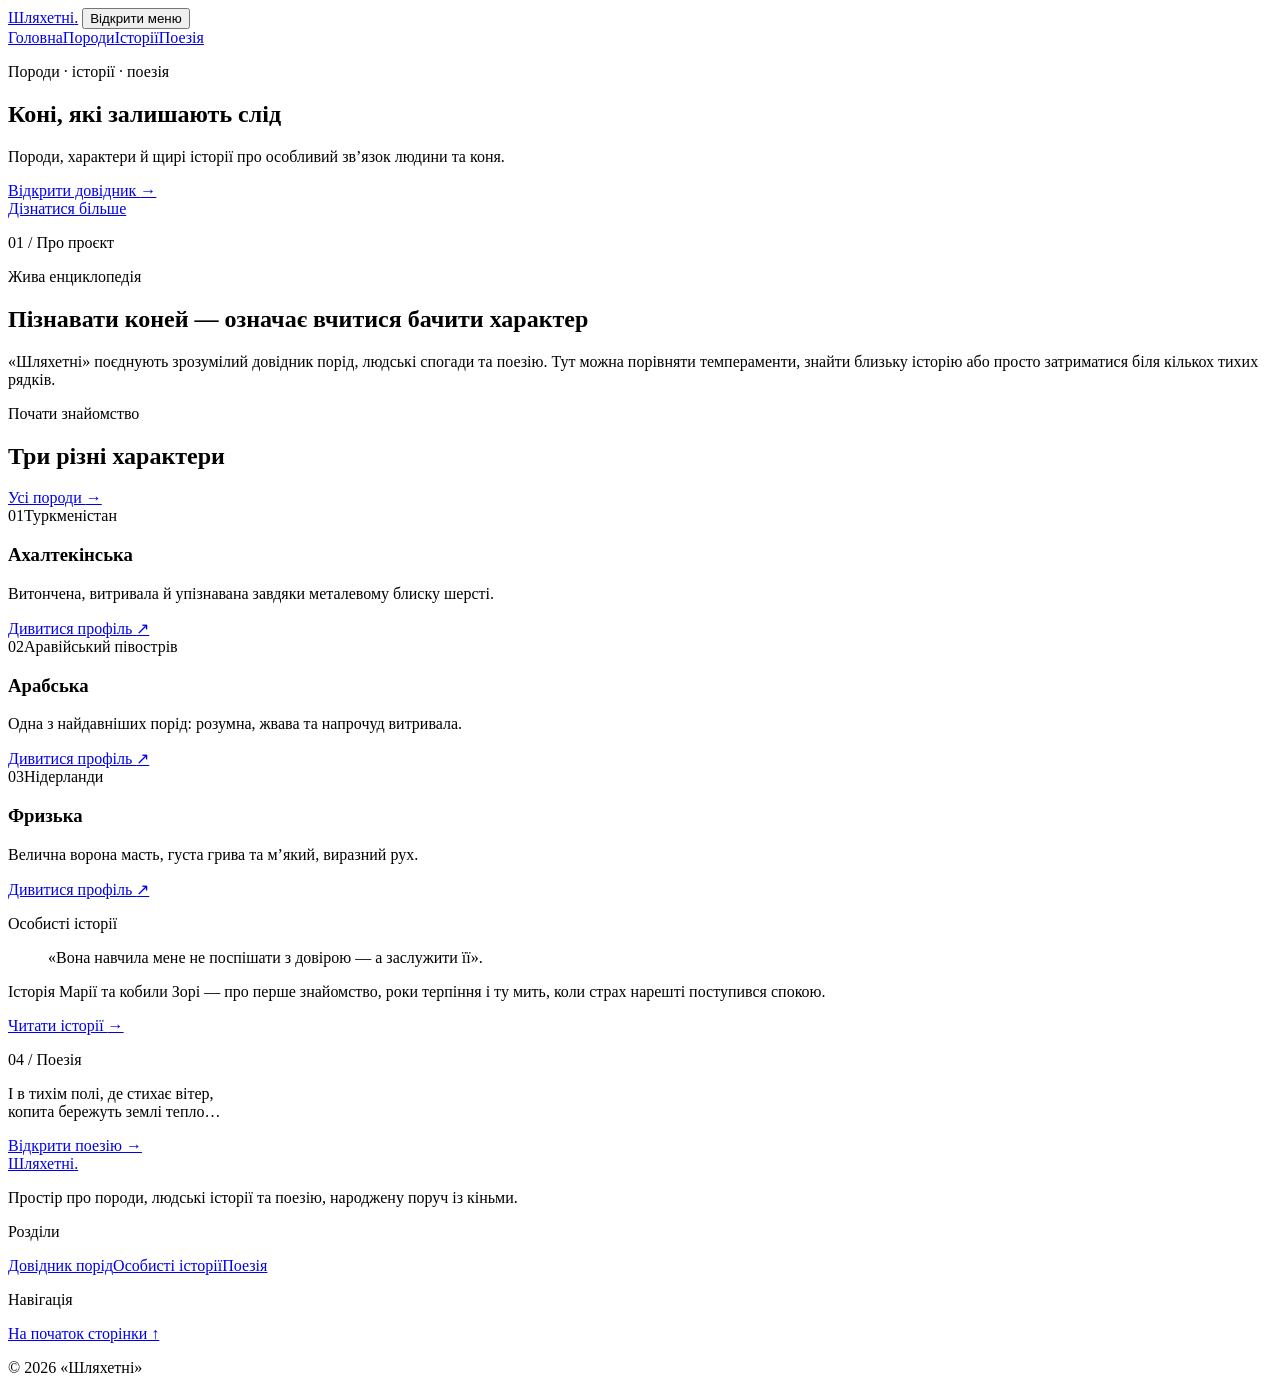
==== commit 6e43d3fd: "Add files via upload" ====
--- a/index.html
+++ b/index.html
@@ -3,342 +3,58 @@
 <head>
   <meta charset="UTF-8">
   <meta name="viewport" content="width=device-width, initial-scale=1.0">
-  <meta name="description" content="Кінь.Світ — українська онлайн-енциклопедія порід коней, історії, поезія, словник та інтерактивні добірки.">
-  <meta name="theme-color" content="#183b32">
-  <title>Кінь.Світ — енциклопедія порід, історії та поезія</title>
-  <link rel="preconnect" href="https://fonts.googleapis.com">
-  <link rel="preconnect" href="https://fonts.gstatic.com" crossorigin>
-  <link href="https://fonts.googleapis.com/css2?family=Manrope:wght@400;500;600;700&family=Playfair+Display:ital,wght@0,600;0,700;1,600&display=swap" rel="stylesheet">
-  <link rel="stylesheet" href="styles.css">
+  <meta name="description" content="Довідник порід коней, особисті історії та тематична поезія українською.">
+  <title>Шляхетні — світ коней</title>
+  <link rel="stylesheet" href="assets/css/styles.css">
+  <script src="assets/js/main.js" defer></script>
 </head>
 <body>
-  <a class="skip-link" href="#main">Перейти до змісту</a>
+  <main id="top">
+    <section class="home-hero" aria-labelledby="home-title">
+      <header class="site-header site-header--overlay">
+        <div class="container site-header__inner">
+          <a class="wordmark" href="index.html" aria-label="Шляхетні — на головну">Шляхетні<span>.</span></a>
+          <button class="menu-toggle" type="button" aria-expanded="false" aria-controls="primary-navigation"><span class="sr-only">Відкрити меню</span><i></i><i></i></button>
+          <nav id="primary-navigation" aria-label="Основна навігація">
+            <a class="is-active" href="index.html">Головна</a><a href="breeds.html">Породи</a><a href="stories.html">Історії</a><a href="poetry.html">Поезія</a>
+          </nav>
+        </div>
+      </header>
+      <div class="home-hero__shade"></div>
+      <div class="container home-hero__content reveal">
+        <p class="eyebrow eyebrow--light">Породи · історії · поезія</p>
+        <h1 id="home-title">Коні, які залишають слід</h1>
+        <p class="home-hero__lead">Породи, характери й щирі історії про особливий зв’язок людини та коня.</p>
+        <a class="button button--light" href="breeds.html">Відкрити довідник <span aria-hidden="true">→</span></a>
+      </div>
+      <a class="scroll-cue" href="#intro" aria-label="Прокрутити до вступу"><span>Дізнатися більше</span><i aria-hidden="true"></i></a>
+    </section>
 
-  <header class="site-header" id="top">
-    <div class="container header-inner">
-      <a class="brand" href="#top" aria-label="Кінь.Світ — на головну">
-        <span class="brand-mark" aria-hidden="true">♞</span>
-        <span><strong>Кінь</strong><em>.Світ</em></span>
-      </a>
-
-      <button class="menu-button" type="button" aria-expanded="false" aria-controls="site-nav">
-        <span></span><span></span><span></span>
-        <span class="sr-only">Відкрити меню</span>
-      </button>
-
-      <nav class="site-nav" id="site-nav" aria-label="Головна навігація">
-        <a href="#breeds">Породи</a>
-        <a href="#stories">Історії</a>
-        <a href="#poetry">Поезія</a>
-        <a href="#guide">Путівник</a>
-        <a href="#glossary">Словник</a>
-      </nav>
-
-      <button class="icon-button theme-toggle" type="button" aria-label="Змінити тему" title="Змінити тему">
-        <span aria-hidden="true">☾</span>
-      </button>
-    </div>
-  </header>
-
-  <main id="main">
-    <section class="hero section-dark">
-      <div class="hero-image" role="img" aria-label="Темний кінь на березі у вечірньому світлі"></div>
-      <div class="hero-overlay"></div>
-      <div class="container hero-content">
-        <p class="eyebrow">Український простір про коней</p>
-        <h1>Світ, у якому кожен<br><em>кінь має свою історію</em></h1>
-        <p class="hero-lead">Велика довідка про породи, людські спогади, авторська поезія та практичні знання — без метушні, мов довга стежка через ранковий степ.</p>
-        <div class="hero-actions">
-          <a class="button button-primary" href="#breeds">Дослідити породи</a>
-          <button class="button button-ghost random-breed" type="button">Випадкова порода</button>
-        </div>
-        <dl class="hero-stats" aria-label="Коротка статистика сайту">
-          <div><dt id="breed-count">30</dt><dd>порід у довіднику</dd></div>
-          <div><dt>7</dt><dd>регіонів походження</dd></div>
-          <div><dt>100%</dt><dd>адаптивний сайт</dd></div>
-        </dl>
+    <section class="intro-section section" id="intro">
+      <div class="container intro-grid">
+        <p class="section-index">01 / Про проєкт</p>
+        <div><p class="eyebrow">Жива енциклопедія</p><h2>Пізнавати коней — означає вчитися бачити характер</h2><p class="large-copy">«Шляхетні» поєднують зрозумілий довідник порід, людські спогади та поезію. Тут можна порівняти темпераменти, знайти близьку історію або просто затриматися біля кількох тихих рядків.</p></div>
       </div>
     </section>
 
-    <section class="intro-strip" aria-label="Про сайт">
-      <div class="container intro-grid">
-        <p class="intro-quote">«У коня немає голосу, яким він міг би пояснити себе. Тому людина має навчитися дивитися уважніше».</p>
-        <p>Картки порід містять стислий орієнтир, а не замінюють стандарти племінних книг. Зріст, масті й характер можуть відрізнятися залежно від лінії, країни та конкретної тварини.</p>
-      </div>
-    </section>
-
-    <section class="section breeds-section" id="breeds">
+    <section class="section section--warm" aria-labelledby="featured-title">
       <div class="container">
-        <div class="section-heading split-heading">
-          <div>
-            <p class="eyebrow">Енциклопедія</p>
-            <h2>Породи коней світу</h2>
-          </div>
-          <p>Шукайте за назвою, країною, типом або призначенням. Додавайте у вибране й порівнюйте до трьох порід.</p>
-        </div>
-
-        <div class="filters" aria-label="Фільтри порід">
-          <label class="search-field">
-            <span class="sr-only">Пошук породи</span>
-            <span aria-hidden="true">⌕</span>
-            <input id="breed-search" type="search" placeholder="Наприклад, арабська або витривалість" autocomplete="off">
-          </label>
-
-          <label>
-            <span class="sr-only">Регіон</span>
-            <select id="region-filter">
-              <option value="all">Усі регіони</option>
-            </select>
-          </label>
-
-          <label>
-            <span class="sr-only">Тип</span>
-            <select id="type-filter">
-              <option value="all">Усі типи</option>
-            </select>
-          </label>
-
-          <label>
-            <span class="sr-only">Призначення</span>
-            <select id="use-filter">
-              <option value="all">Усі напрями</option>
-            </select>
-          </label>
-
-          <button class="button button-small button-outline" id="reset-filters" type="button">Скинути</button>
-        </div>
-
-        <div class="results-bar">
-          <p><strong id="results-count">30</strong> порід знайдено</p>
-          <button class="text-button" id="show-favorites" type="button" aria-pressed="false">♡ Лише вибране</button>
-        </div>
-
-        <div class="breed-grid" id="breed-grid" aria-live="polite"></div>
-
-        <div class="empty-state" id="empty-state" hidden>
-          <span aria-hidden="true">♘</span>
-          <h3>Порід за цими умовами не знайдено</h3>
-          <p>Спробуйте коротший запит або скиньте один із фільтрів.</p>
+        <div class="section-heading"><div><p class="eyebrow">Почати знайомство</p><h2 id="featured-title">Три різні характери</h2></div><a class="text-link" href="breeds.html">Усі породи <span>→</span></a></div>
+        <div class="breed-preview-grid">
+          <article class="breed-preview"><div class="breed-preview__top"><span>01</span><span>Туркменістан</span></div><h3>Ахалтекінська</h3><p>Витончена, витривала й упізнавана завдяки металевому блиску шерсті.</p><a href="breeds.html#breed-01">Дивитися профіль <span>↗</span></a></article>
+          <article class="breed-preview"><div class="breed-preview__top"><span>02</span><span>Аравійський півострів</span></div><h3>Арабська</h3><p>Одна з найдавніших порід: розумна, жвава та напрочуд витривала.</p><a href="breeds.html#breed-02">Дивитися профіль <span>↗</span></a></article>
+          <article class="breed-preview"><div class="breed-preview__top"><span>03</span><span>Нідерланди</span></div><h3>Фризька</h3><p>Велична ворона масть, густа грива та м’який, виразний рух.</p><a href="breeds.html#breed-03">Дивитися профіль <span>↗</span></a></article>
         </div>
       </div>
     </section>
 
-    <section class="compare-dock" id="compare-dock" aria-live="polite" hidden>
-      <div class="container compare-dock-inner">
-        <div>
-          <strong>Порівняння</strong>
-          <span id="compare-summary">Оберіть 2–3 породи</span>
-        </div>
-        <div class="compare-actions">
-          <button class="text-button" id="clear-compare" type="button">Очистити</button>
-          <button class="button button-small button-primary" id="open-compare" type="button" disabled>Порівняти</button>
-        </div>
-      </div>
+    <section class="story-feature section">
+      <div class="story-feature__image" role="img" aria-label="Людина й кінь ідуть польовою стежкою"></div>
+      <div class="story-feature__copy"><p class="eyebrow">Особисті історії</p><blockquote>«Вона навчила мене не поспішати з довірою — а заслужити її».</blockquote><p>Історія Марії та кобили Зорі — про перше знайомство, роки терпіння і ту мить, коли страх нарешті поступився спокою.</p><a class="text-link" href="stories.html">Читати історії <span>→</span></a></div>
     </section>
 
-    <section class="section stories-section" id="stories">
-      <div class="container">
-        <div class="section-heading split-heading">
-          <div>
-            <p class="eyebrow">Люди й коні</p>
-            <h2>Особисті історії</h2>
-          </div>
-          <p>Художні оповіді, створені спеціально для цього макета. Їх легко замінити реальними листами читачів або авторськими матеріалами.</p>
-        </div>
-
-        <div class="story-feature">
-          <div class="story-feature-image" role="img" aria-label="Людина обіймає коня"></div>
-          <article>
-            <p class="story-meta">Історія №1 · 7 хв читання</p>
-            <h3>Кінь, який не просив мене бути сильнішою</h3>
-            <p>Після довгої зими Марта приїхала на стайню лише «подивитися». Сірий мерин Туман не підійшов одразу. Він стояв біля огорожі й чекав, поки вона перестане вдавати, що все гаразд.</p>
-            <button class="text-button story-open" type="button" data-story="tuman">Читати історію →</button>
-          </article>
-        </div>
-
-        <div class="story-grid">
-          <article class="story-card">
-            <p class="story-meta">Історія №2 · 5 хв</p>
-            <h3>Ранок, коли Ластівка повернулася</h3>
-            <p>Про стару кобилу, відчинену хвіртку й шлях додому, який пам’ятається краще за будь-яку карту.</p>
-            <button class="text-button story-open" type="button" data-story="lastivka">Читати →</button>
-          </article>
-          <article class="story-card">
-            <p class="story-meta">Історія №3 · 6 хв</p>
-            <h3>Урок тиші від рудого поні</h3>
-            <p>Дитина, яка майже не розмовляла з людьми, щотижня розповідала все поні на ім’я Ґудзик.</p>
-            <button class="text-button story-open" type="button" data-story="gudzyk">Читати →</button>
-          </article>
-          <article class="story-card">
-            <p class="story-meta">Історія №4 · 4 хв</p>
-            <h3>Останній виїзд діда Степана</h3>
-            <p>Неквапна прогулянка польовою дорогою, де кожне дерево впізнавало їх обох.</p>
-            <button class="text-button story-open" type="button" data-story="stepan">Читати →</button>
-          </article>
-        </div>
-
-        <div class="story-lab">
-          <div>
-            <p class="eyebrow">Ваша черга</p>
-            <h3>Збережіть власну історію</h3>
-            <p>Напишіть текст у браузері, збережіть чернетку на цьому пристрої або експортуйте її у файл. Дані нікуди не надсилаються.</p>
-          </div>
-          <form id="story-form">
-            <label>Назва історії<input id="story-title" type="text" maxlength="100" placeholder="Наприклад: Моя перша зустріч із Вітром"></label>
-            <label>Ваш текст<textarea id="story-text" rows="7" maxlength="8000" placeholder="Почніть із моменту, який досі пам’ятаєте..."></textarea></label>
-            <div class="form-actions">
-              <button class="button button-small button-outline" id="save-story" type="button">Зберегти чернетку</button>
-              <button class="button button-small button-primary" id="export-story" type="button">Експортувати .txt</button>
-            </div>
-            <p class="form-status" id="story-status" role="status"></p>
-          </form>
-        </div>
-      </div>
-    </section>
-
-    <section class="section poetry-section section-dark" id="poetry">
-      <div class="container">
-        <div class="section-heading split-heading light-heading">
-          <div>
-            <p class="eyebrow">Поетична стайня</p>
-            <h2>Вірші про коней</h2>
-          </div>
-          <p>Невеликий авторський цикл для атмосфери сайту. Тексти можна доповнювати, об’єднувати у збірки та публікувати з ілюстраціями.</p>
-        </div>
-
-        <div class="poetry-layout">
-          <article class="poem poem-featured">
-            <p class="poem-number">I</p>
-            <h3>Коли кінь біжить</h3>
-            <div class="poem-text">
-              <p>Коли кінь біжить —<br>земля не тримає,<br>а тільки на мить<br>під копитом лунає.</p>
-              <p>І вітер стає<br>не погодою — шляхом.<br>І серце твоє<br>вчиться дихати птахом.</p>
-            </div>
-          </article>
-
-          <div class="poem-stack">
-            <article class="poem">
-              <p class="poem-number">II</p>
-              <h3>Грива</h3>
-              <p class="poem-text">У гриві заплуталось поле,<br>полин і вечірній дим.<br>Ти гладиш — і світ поволі<br>стає не таким важким.</p>
-            </article>
-            <article class="poem">
-              <p class="poem-number">III</p>
-              <h3>Стайня вночі</h3>
-              <p class="poem-text">Тихо жують темряву коні,<br>місяць лежить на сіні.<br>Ніч притуляє теплі долоні<br>до дерев’яної стіни.</p>
-            </article>
-            <article class="poem">
-              <p class="poem-number">IV</p>
-              <h3>Довіра</h3>
-              <p class="poem-text">Не сідло. Не вуздечка. Не слово.<br>Лише крок, що не змусив тікати.<br>Довіра починається знову<br>там, де вміють повільно чекати.</p>
-            </article>
-          </div>
-        </div>
-      </div>
-    </section>
-
-    <section class="section guide-section" id="guide">
-      <div class="container">
-        <div class="section-heading split-heading">
-          <div>
-            <p class="eyebrow">Для початківців</p>
-            <h2>Перед першою зустріччю</h2>
-          </div>
-          <p>Короткі орієнтири про безпечну й поважну взаємодію. Практичне навчання має відбуватися з досвідченим інструктором.</p>
-        </div>
-
-        <div class="guide-grid">
-          <article><span>01</span><h3>Підійдіть так, щоб кінь вас бачив</h3><p>Не підкрадайтеся ззаду. Говоріть спокійно, рухайтеся передбачувано й дайте тварині час вас роздивитися.</p></article>
-          <article><span>02</span><h3>Спочатку спостерігайте</h3><p>Положення вух, напруження шиї, хвіст і кроки часто підказують, чи кінь розслаблений, насторожений або просить дистанції.</p></article>
-          <article><span>03</span><h3>Не годуйте без дозволу</h3><p>Раціон коня може мати обмеження. Навіть звичні ласощі варто давати лише після дозволу власника або працівника стайні.</p></article>
-          <article><span>04</span><h3>Шолом — не декоративна річ</h3><p>Для верхової їзди потрібен сертифікований шолом, закрите взуття та інструктаж. Спокійний кінь усе одно залишається великою твариною.</p></article>
-        </div>
-
-        <aside class="care-note">
-          <div aria-hidden="true">✦</div>
-          <div><strong>Важливо</strong><p>Матеріали сайту мають пізнавальний характер і не замінюють консультацій ветеринара, коваля, берейтора чи сертифікованого тренера.</p></div>
-        </aside>
-      </div>
-    </section>
-
-    <section class="section glossary-section" id="glossary">
-      <div class="container glossary-layout">
-        <div>
-          <p class="eyebrow">Мова кінного світу</p>
-          <h2>Мінісловник</h2>
-          <p>Натисніть на термін, щоб побачити пояснення. Цей блок легко розширити до окремої абетки на сотні понять.</p>
-          <div class="glossary-terms" id="glossary-terms"></div>
-        </div>
-        <article class="glossary-definition" id="glossary-definition" aria-live="polite">
-          <span class="glossary-letter">М</span>
-          <p class="eyebrow">Обраний термін</p>
-          <h3>Масть</h3>
-          <p>Загальна назва забарвлення волосяного покриву коня, гриви й хвоста. У різних традиціях назви та межі окремих мастей можуть відрізнятися.</p>
-        </article>
-      </div>
-    </section>
-
-    <section class="section sources-section">
-      <div class="container sources-card">
-        <div>
-          <p class="eyebrow">Для подальшої роботи</p>
-          <h2>Джерела й розвиток проєкту</h2>
-        </div>
-        <div>
-          <p>Для редакторської перевірки карток порід варто звірятися з офіційними племінними книгами, профільними асоціаціями та міжнародними базами. У макеті передбачено місце для посилань і фотоатрибуції.</p>
-          <ul class="source-links">
-            <li><a href="https://www.fao.org/dad-is/en" target="_blank" rel="noopener">FAO DAD-IS — міжнародна база порід</a></li>
-            <li><a href="https://www.amnh.org/explore/ology/zoology/all-about-horses" target="_blank" rel="noopener">American Museum of Natural History — огляд порід</a></li>
-            <li><a href="https://commons.wikimedia.org/wiki/Horses" target="_blank" rel="noopener">Wikimedia Commons — ілюстративні матеріали</a></li>
-          </ul>
-        </div>
-      </div>
-    </section>
+    <section class="poetry-callout section"><div class="container poetry-callout__inner"><p class="section-index">04 / Поезія</p><div><p class="poetry-line">І в тихім полі, де стихає вітер,<br>копита бережуть землі тепло…</p><a class="button button--dark" href="poetry.html">Відкрити поезію <span>→</span></a></div></div></section>
+    <footer class="site-footer"><div class="container site-footer__grid"><div><a class="wordmark wordmark--footer" href="index.html">Шляхетні<span>.</span></a><p>Простір про породи, людські історії та поезію, народжену поруч із кіньми.</p></div><div><p class="footer-label">Розділи</p><a href="breeds.html">Довідник порід</a><a href="stories.html">Особисті історії</a><a href="poetry.html">Поезія</a></div><div><p class="footer-label">Навігація</p><a href="#top">На початок сторінки ↑</a><p class="copyright">© 2026 «Шляхетні»</p></div></div></footer>
   </main>
-
-  <footer class="site-footer section-dark">
-    <div class="container footer-grid">
-      <div>
-        <a class="brand footer-brand" href="#top"><span class="brand-mark" aria-hidden="true">♞</span><span><strong>Кінь</strong><em>.Світ</em></span></a>
-        <p>Енциклопедія, літературний простір і майбутня спільнота людей, які вміють дивитися на коней уважно.</p>
-      </div>
-      <div>
-        <strong>Розділи</strong>
-        <a href="#breeds">Породи</a><a href="#stories">Історії</a><a href="#poetry">Поезія</a><a href="#glossary">Словник</a>
-      </div>
-      <div>
-        <strong>Технічне</strong>
-        <span>HTML + CSS + JavaScript</span>
-        <span>Без фреймворків і бекенду</span>
-        <span>Готово для GitHub Pages</span>
-      </div>
-    </div>
-    <div class="container footer-bottom">
-      <span>© <span id="current-year"></span> Кінь.Світ</span>
-      <a href="#top">Нагору ↑</a>
-    </div>
-  </footer>
-
-  <dialog class="modal" id="breed-modal">
-    <button class="modal-close" type="button" aria-label="Закрити">×</button>
-    <div id="breed-modal-content"></div>
-  </dialog>
-
-  <dialog class="modal story-modal" id="story-modal">
-    <button class="modal-close" type="button" aria-label="Закрити">×</button>
-    <article id="story-modal-content"></article>
-  </dialog>
-
-  <dialog class="modal compare-modal" id="compare-modal">
-    <button class="modal-close" type="button" aria-label="Закрити">×</button>
-    <div>
-      <p class="eyebrow">Порівняння</p>
-      <h2>Породи поруч</h2>
-      <div class="compare-table-wrap" id="compare-table-wrap"></div>
-    </div>
-  </dialog>
-
-  <script src="data.js"></script>
-  <script src="app.js"></script>
 </body>
 </html>
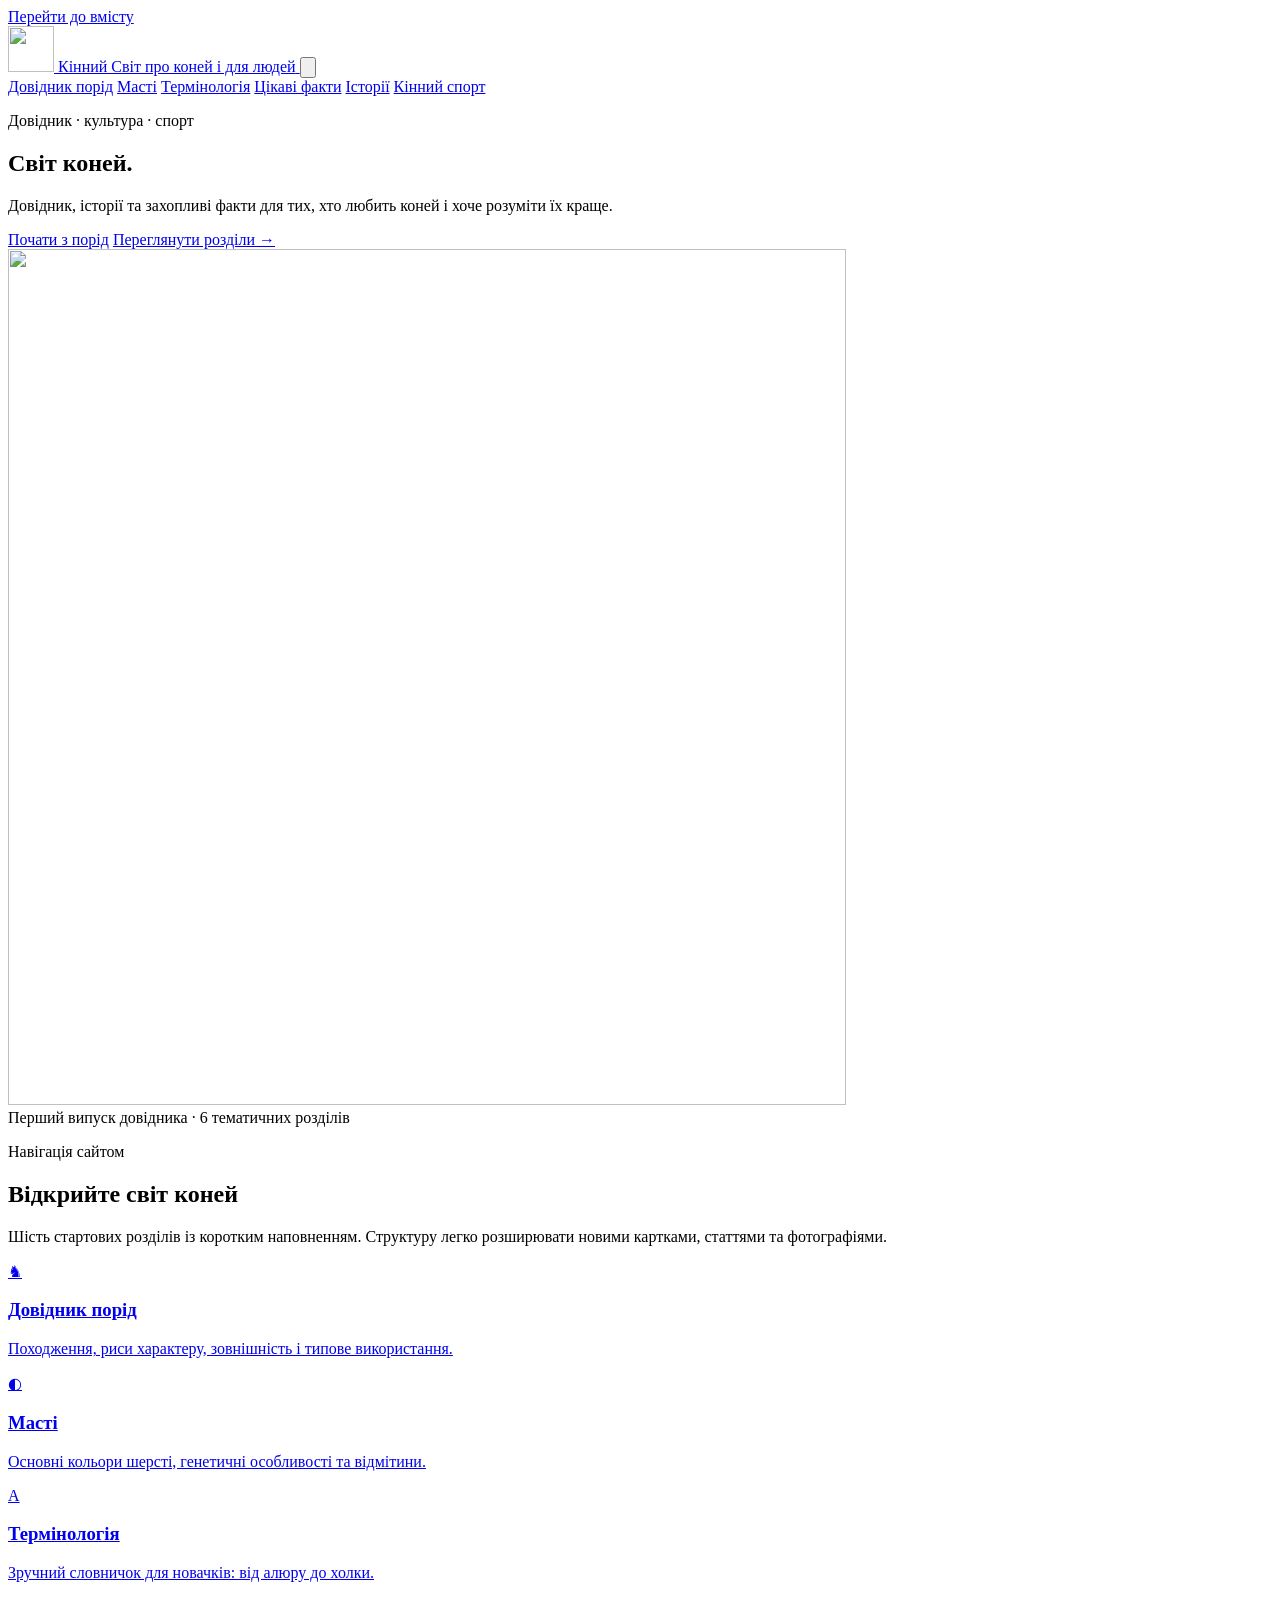
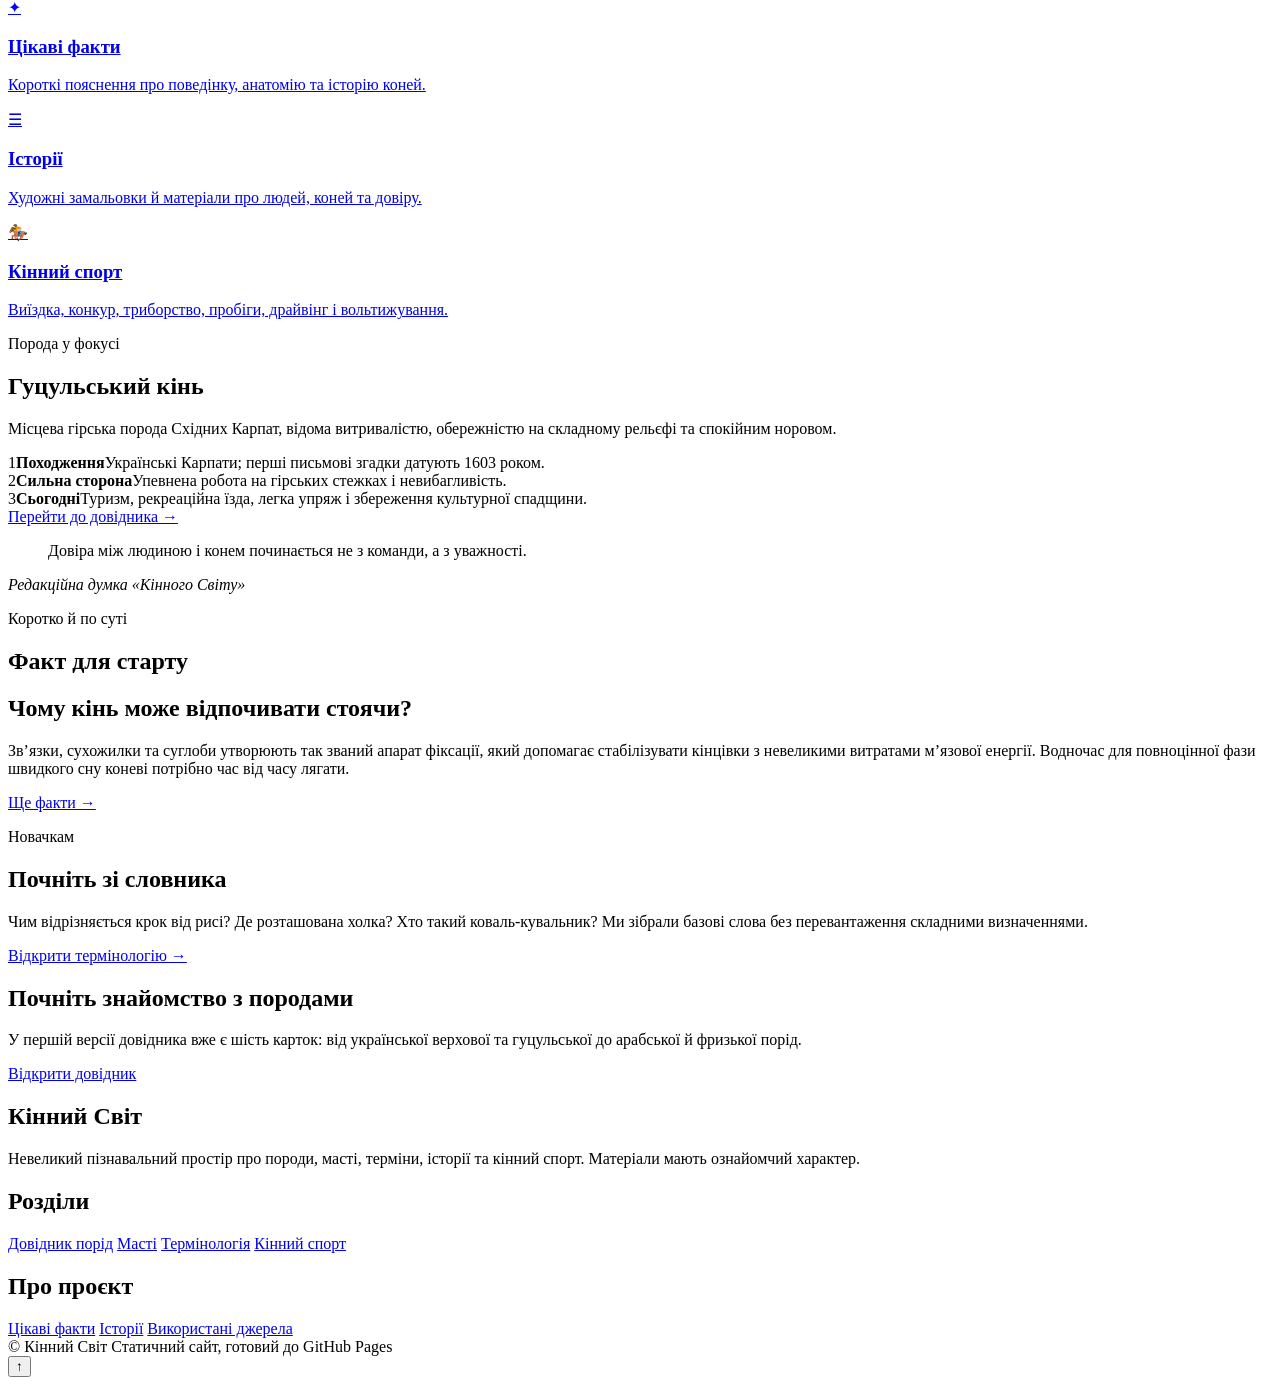
==== commit 4c8bae7c: "Add files via upload" ====
--- a/index.html
+++ b/index.html
@@ -3,58 +3,163 @@
 <head>
   <meta charset="UTF-8">
   <meta name="viewport" content="width=device-width, initial-scale=1.0">
-  <meta name="description" content="Довідник порід коней, особисті історії та тематична поезія українською.">
-  <title>Шляхетні — світ коней</title>
-  <link rel="stylesheet" href="assets/css/styles.css">
-  <script src="assets/js/main.js" defer></script>
+  <meta name="description" content="Пізнавальний український сайт про породи, масті, термінологію, цікаві факти, історії та кінний спорт.">
+  <meta name="theme-color" content="#d8a576">
+  <title>Кінний Світ — довідник про коней</title>
+  <link rel="icon" href="assets/icons/logo.svg" type="image/svg+xml">
+  <link rel="stylesheet" href="css/styles.css">
 </head>
-<body>
-  <main id="top">
-    <section class="home-hero" aria-labelledby="home-title">
-      <header class="site-header site-header--overlay">
-        <div class="container site-header__inner">
-          <a class="wordmark" href="index.html" aria-label="Шляхетні — на головну">Шляхетні<span>.</span></a>
-          <button class="menu-toggle" type="button" aria-expanded="false" aria-controls="primary-navigation"><span class="sr-only">Відкрити меню</span><i></i><i></i></button>
-          <nav id="primary-navigation" aria-label="Основна навігація">
-            <a class="is-active" href="index.html">Головна</a><a href="breeds.html">Породи</a><a href="stories.html">Історії</a><a href="poetry.html">Поезія</a>
-          </nav>
+<body class="home-page">
+<a class="skip-link" href="#main">Перейти до вмісту</a>
+<header class="site-header">
+  <div class="container header-inner">
+    <a class="logo" href="index.html" aria-label="Кінний Світ — головна">
+      <img src="assets/icons/logo.svg" alt="" width="46" height="46">
+      <span class="logo-copy">
+        <span class="logo-title">Кінний Світ</span>
+        <span class="logo-subtitle">про коней і для людей</span>
+      </span>
+    </a>
+    <button class="menu-toggle" type="button" aria-expanded="false" aria-controls="main-navigation" aria-label="Відкрити меню">
+      <svg viewBox="0 0 24 24" aria-hidden="true"><path d="M4 7h16M4 12h16M4 17h16" fill="none" stroke="currentColor" stroke-width="1.8" stroke-linecap="round"/></svg>
+    </button>
+    <nav class="main-nav" id="main-navigation" aria-label="Головна навігація">
+      <a href="breeds.html">Довідник порід</a>
+<a href="coats.html">Масті</a>
+<a href="terminology.html">Термінологія</a>
+<a href="facts.html">Цікаві факти</a>
+<a href="stories.html">Історії</a>
+<a href="sport.html">Кінний спорт</a>
+    </nav>
+  </div>
+</header>
+<main id="main">
+  <section class="home-hero">
+    <div class="container">
+      <div class="hero-card">
+        <div class="hero-content">
+          <p class="eyebrow">Довідник · культура · спорт</p>
+          <h1 class="hero-title">Світ <span>коней.</span></h1>
+          <p class="hero-text">Довідник, історії та захопливі факти для тих, хто любить коней і хоче розуміти їх краще.</p>
+          <div class="hero-actions">
+            <a class="button button-primary" href="breeds.html">Почати з порід</a>
+            <a class="button button-secondary" href="#sections">Переглянути розділи →</a>
+          </div>
         </div>
-      </header>
-      <div class="home-hero__shade"></div>
-      <div class="container home-hero__content reveal">
-        <p class="eyebrow eyebrow--light">Породи · історії · поезія</p>
-        <h1 id="home-title">Коні, які залишають слід</h1>
-        <p class="home-hero__lead">Породи, характери й щирі історії про особливий зв’язок людини та коня.</p>
-        <a class="button button--light" href="breeds.html">Відкрити довідник <span aria-hidden="true">→</span></a>
+        <div class="hero-image-wrap" aria-hidden="true">
+          <picture>
+            <source srcset="assets/images/hero-horse.webp" type="image/webp">
+            <img class="hero-image" src="assets/images/hero-horse.jpg" alt="" width="838" height="856">
+          </picture>
+        </div>
+        <div class="hero-note">Перший випуск довідника · 6 тематичних розділів</div>
       </div>
-      <a class="scroll-cue" href="#intro" aria-label="Прокрутити до вступу"><span>Дізнатися більше</span><i aria-hidden="true"></i></a>
-    </section>
+    </div>
+  </section>
 
-    <section class="intro-section section" id="intro">
-      <div class="container intro-grid">
-        <p class="section-index">01 / Про проєкт</p>
-        <div><p class="eyebrow">Жива енциклопедія</p><h2>Пізнавати коней — означає вчитися бачити характер</h2><p class="large-copy">«Шляхетні» поєднують зрозумілий довідник порід, людські спогади та поезію. Тут можна порівняти темпераменти, знайти близьку історію або просто затриматися біля кількох тихих рядків.</p></div>
-      </div>
-    </section>
-
-    <section class="section section--warm" aria-labelledby="featured-title">
-      <div class="container">
-        <div class="section-heading"><div><p class="eyebrow">Почати знайомство</p><h2 id="featured-title">Три різні характери</h2></div><a class="text-link" href="breeds.html">Усі породи <span>→</span></a></div>
-        <div class="breed-preview-grid">
-          <article class="breed-preview"><div class="breed-preview__top"><span>01</span><span>Туркменістан</span></div><h3>Ахалтекінська</h3><p>Витончена, витривала й упізнавана завдяки металевому блиску шерсті.</p><a href="breeds.html#breed-01">Дивитися профіль <span>↗</span></a></article>
-          <article class="breed-preview"><div class="breed-preview__top"><span>02</span><span>Аравійський півострів</span></div><h3>Арабська</h3><p>Одна з найдавніших порід: розумна, жвава та напрочуд витривала.</p><a href="breeds.html#breed-02">Дивитися профіль <span>↗</span></a></article>
-          <article class="breed-preview"><div class="breed-preview__top"><span>03</span><span>Нідерланди</span></div><h3>Фризька</h3><p>Велична ворона масть, густа грива та м’який, виразний рух.</p><a href="breeds.html#breed-03">Дивитися профіль <span>↗</span></a></article>
+  <section class="section" id="sections">
+    <div class="container">
+      <div class="section-head reveal">
+        <div>
+          <p class="eyebrow">Навігація сайтом</p>
+          <h2 class="section-title">Відкрийте світ коней</h2>
+          <p class="section-intro">Шість стартових розділів із коротким наповненням. Структуру легко розширювати новими картками, статтями та фотографіями.</p>
         </div>
       </div>
-    </section>
+      <div class="category-grid">
+        <a class="category-card reveal" href="breeds.html" data-number="01"><span class="category-icon">♞</span><h3>Довідник порід</h3><p>Походження, риси характеру, зовнішність і типове використання.</p></a>
+        <a class="category-card reveal" href="coats.html" data-number="02"><span class="category-icon">◐</span><h3>Масті</h3><p>Основні кольори шерсті, генетичні особливості та відмітини.</p></a>
+        <a class="category-card reveal" href="terminology.html" data-number="03"><span class="category-icon">A</span><h3>Термінологія</h3><p>Зручний словничок для новачків: від алюру до холки.</p></a>
+        <a class="category-card reveal" href="facts.html" data-number="04"><span class="category-icon">✦</span><h3>Цікаві факти</h3><p>Короткі пояснення про поведінку, анатомію та історію коней.</p></a>
+        <a class="category-card reveal" href="stories.html" data-number="05"><span class="category-icon">☰</span><h3>Історії</h3><p>Художні замальовки й матеріали про людей, коней та довіру.</p></a>
+        <a class="category-card reveal" href="sport.html" data-number="06"><span class="category-icon">🏇</span><h3>Кінний спорт</h3><p>Виїздка, конкур, триборство, пробіги, драйвінг і вольтижування.</p></a>
+      </div>
+    </div>
+  </section>
 
-    <section class="story-feature section">
-      <div class="story-feature__image" role="img" aria-label="Людина й кінь ідуть польовою стежкою"></div>
-      <div class="story-feature__copy"><p class="eyebrow">Особисті історії</p><blockquote>«Вона навчила мене не поспішати з довірою — а заслужити її».</blockquote><p>Історія Марії та кобили Зорі — про перше знайомство, роки терпіння і ту мить, коли страх нарешті поступився спокою.</p><a class="text-link" href="stories.html">Читати історії <span>→</span></a></div>
-    </section>
+  <section class="section section-soft">
+    <div class="container feature-layout">
+      <article class="feature-panel reveal">
+        <p class="eyebrow">Порода у фокусі</p>
+        <h2>Гуцульський кінь</h2>
+        <p>Місцева гірська порода Східних Карпат, відома витривалістю, обережністю на складному рельєфі та спокійним норовом.</p>
+        <div class="feature-list">
+          <div><span class="feature-number">1</span><span><strong>Походження</strong>Українські Карпати; перші письмові згадки датують 1603 роком.</span></div>
+          <div><span class="feature-number">2</span><span><strong>Сильна сторона</strong>Упевнена робота на гірських стежках і невибагливість.</span></div>
+          <div><span class="feature-number">3</span><span><strong>Сьогодні</strong>Туризм, рекреаційна їзда, легка упряж і збереження культурної спадщини.</span></div>
+        </div>
+        <a class="text-link" href="breeds.html#hutsul">Перейти до довідника →</a>
+      </article>
+      <aside class="quote-panel reveal">
+        <blockquote>Довіра між людиною і конем починається не з команди, а з уважності.</blockquote>
+        <cite>Редакційна думка «Кінного Світу»</cite>
+      </aside>
+    </div>
+  </section>
 
-    <section class="poetry-callout section"><div class="container poetry-callout__inner"><p class="section-index">04 / Поезія</p><div><p class="poetry-line">І в тихім полі, де стихає вітер,<br>копита бережуть землі тепло…</p><a class="button button--dark" href="poetry.html">Відкрити поезію <span>→</span></a></div></div></section>
-    <footer class="site-footer"><div class="container site-footer__grid"><div><a class="wordmark wordmark--footer" href="index.html">Шляхетні<span>.</span></a><p>Простір про породи, людські історії та поезію, народжену поруч із кіньми.</p></div><div><p class="footer-label">Розділи</p><a href="breeds.html">Довідник порід</a><a href="stories.html">Особисті історії</a><a href="poetry.html">Поезія</a></div><div><p class="footer-label">Навігація</p><a href="#top">На початок сторінки ↑</a><p class="copyright">© 2026 «Шляхетні»</p></div></div></footer>
-  </main>
+  <section class="section">
+    <div class="container">
+      <div class="section-head reveal">
+        <div>
+          <p class="eyebrow">Коротко й по суті</p>
+          <h2 class="section-title">Факт для старту</h2>
+        </div>
+      </div>
+      <div class="feature-layout">
+        <div class="feature-panel reveal">
+          <h2>Чому кінь може відпочивати стоячи?</h2>
+          <p>Зв’язки, сухожилки та суглоби утворюють так званий апарат фіксації, який допомагає стабілізувати кінцівки з невеликими витратами м’язової енергії. Водночас для повноцінної фази швидкого сну коневі потрібно час від часу лягати.</p>
+          <a class="text-link" href="facts.html">Ще факти →</a>
+        </div>
+        <div class="feature-panel reveal">
+          <p class="eyebrow">Новачкам</p>
+          <h2>Почніть зі словника</h2>
+          <p>Чим відрізняється крок від рисі? Де розташована холка? Хто такий коваль-кувальник? Ми зібрали базові слова без перевантаження складними визначеннями.</p>
+          <a class="text-link" href="terminology.html">Відкрити термінологію →</a>
+        </div>
+      </div>
+    </div>
+  </section>
+
+  <section class="cta-section">
+    <div class="container">
+      <div class="cta-card reveal">
+        <div><h2>Почніть знайомство з породами</h2><p>У першій версії довідника вже є шість карток: від української верхової та гуцульської до арабської й фризької порід.</p></div>
+        <a class="button button-primary" href="breeds.html">Відкрити довідник</a>
+      </div>
+    </div>
+  </section>
+</main>
+<footer class="site-footer">
+  <div class="container footer-grid">
+    <div>
+      <h2 class="footer-title">Кінний Світ</h2>
+      <p class="footer-copy">Невеликий пізнавальний простір про породи, масті, терміни, історії та кінний спорт. Матеріали мають ознайомчий характер.</p>
+    </div>
+    <div>
+      <h2 class="footer-title">Розділи</h2>
+      <div class="footer-links">
+        <a href="breeds.html">Довідник порід</a>
+        <a href="coats.html">Масті</a>
+        <a href="terminology.html">Термінологія</a>
+        <a href="sport.html">Кінний спорт</a>
+      </div>
+    </div>
+    <div>
+      <h2 class="footer-title">Про проєкт</h2>
+      <div class="footer-links">
+        <a href="facts.html">Цікаві факти</a>
+        <a href="stories.html">Історії</a>
+        <a href="sources.html">Використані джерела</a>
+      </div>
+    </div>
+  </div>
+  <div class="container footer-bottom">
+    <span>© <span data-year></span> Кінний Світ</span>
+    <span>Статичний сайт, готовий до GitHub Pages</span>
+  </div>
+</footer>
+<button class="back-to-top" type="button" aria-label="Повернутися нагору">↑</button>
+<script src="js/main.js"></script>
 </body>
-</html>
+</html>
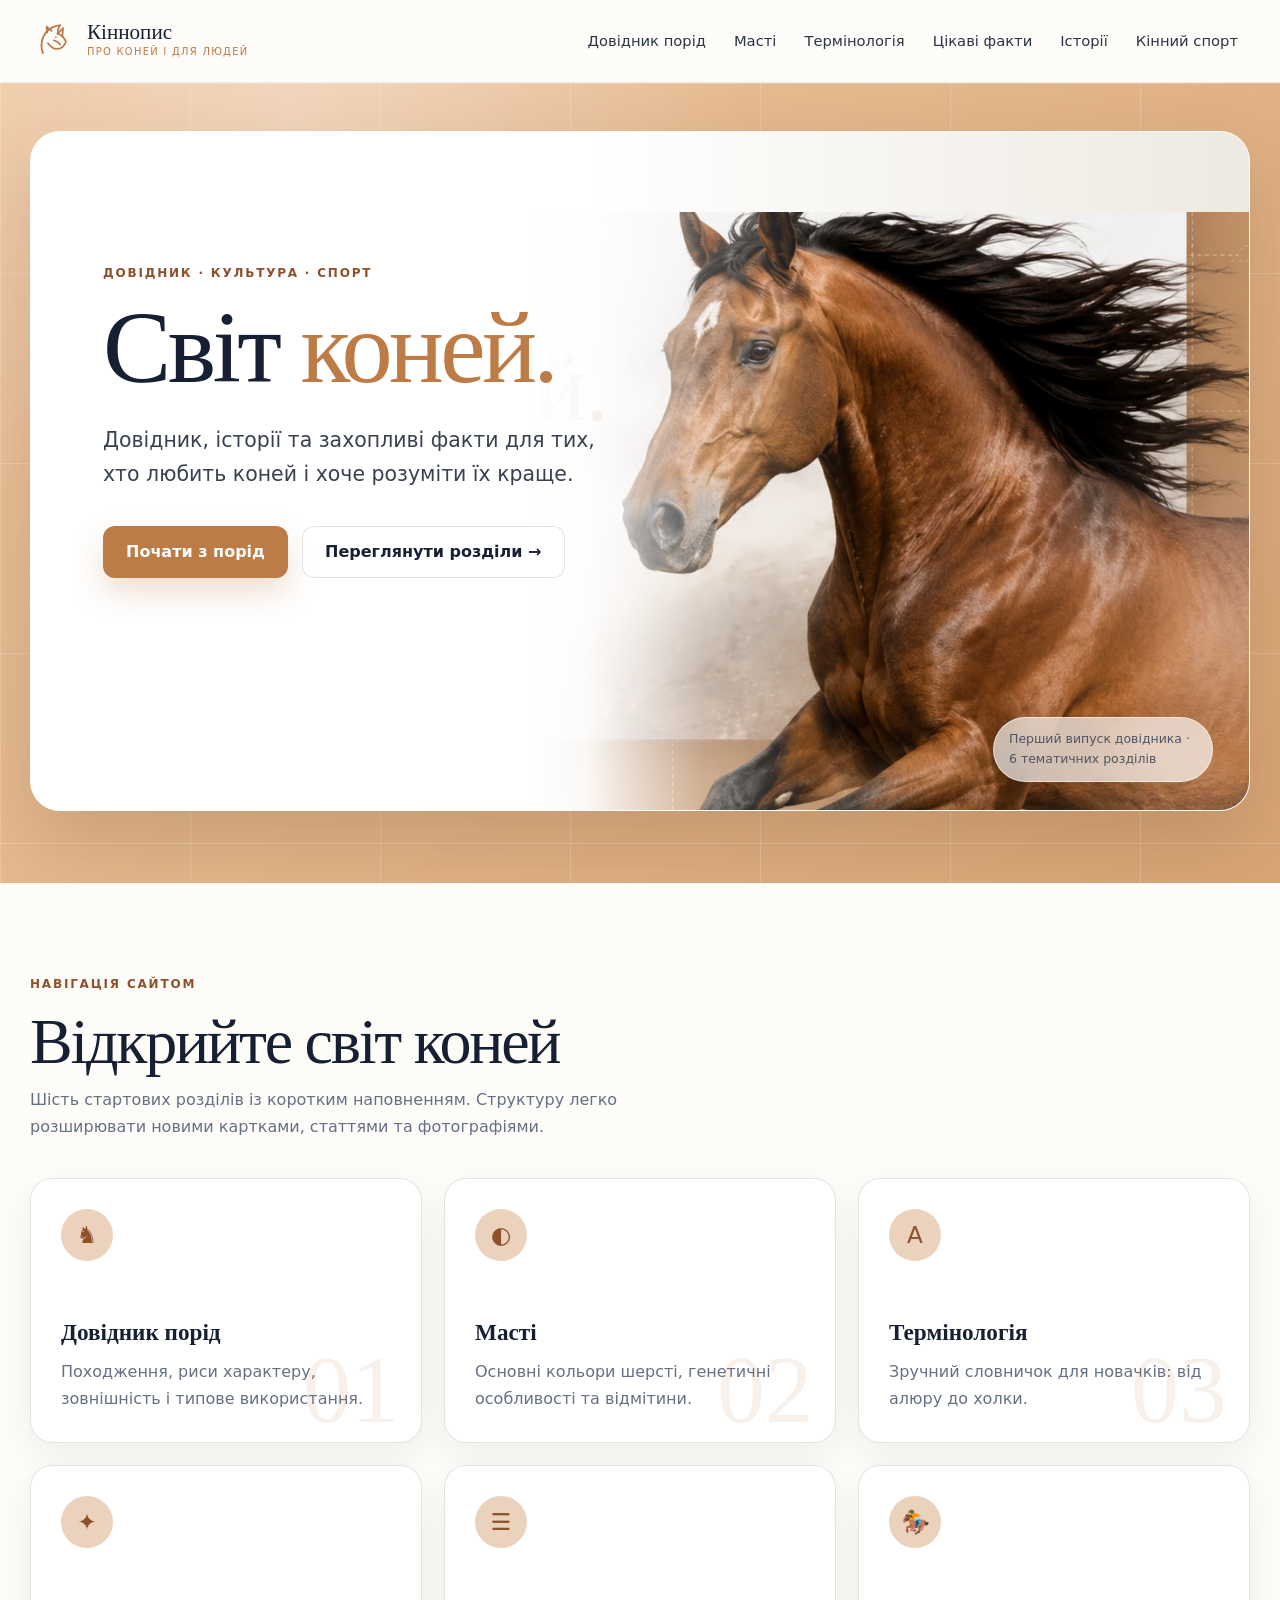
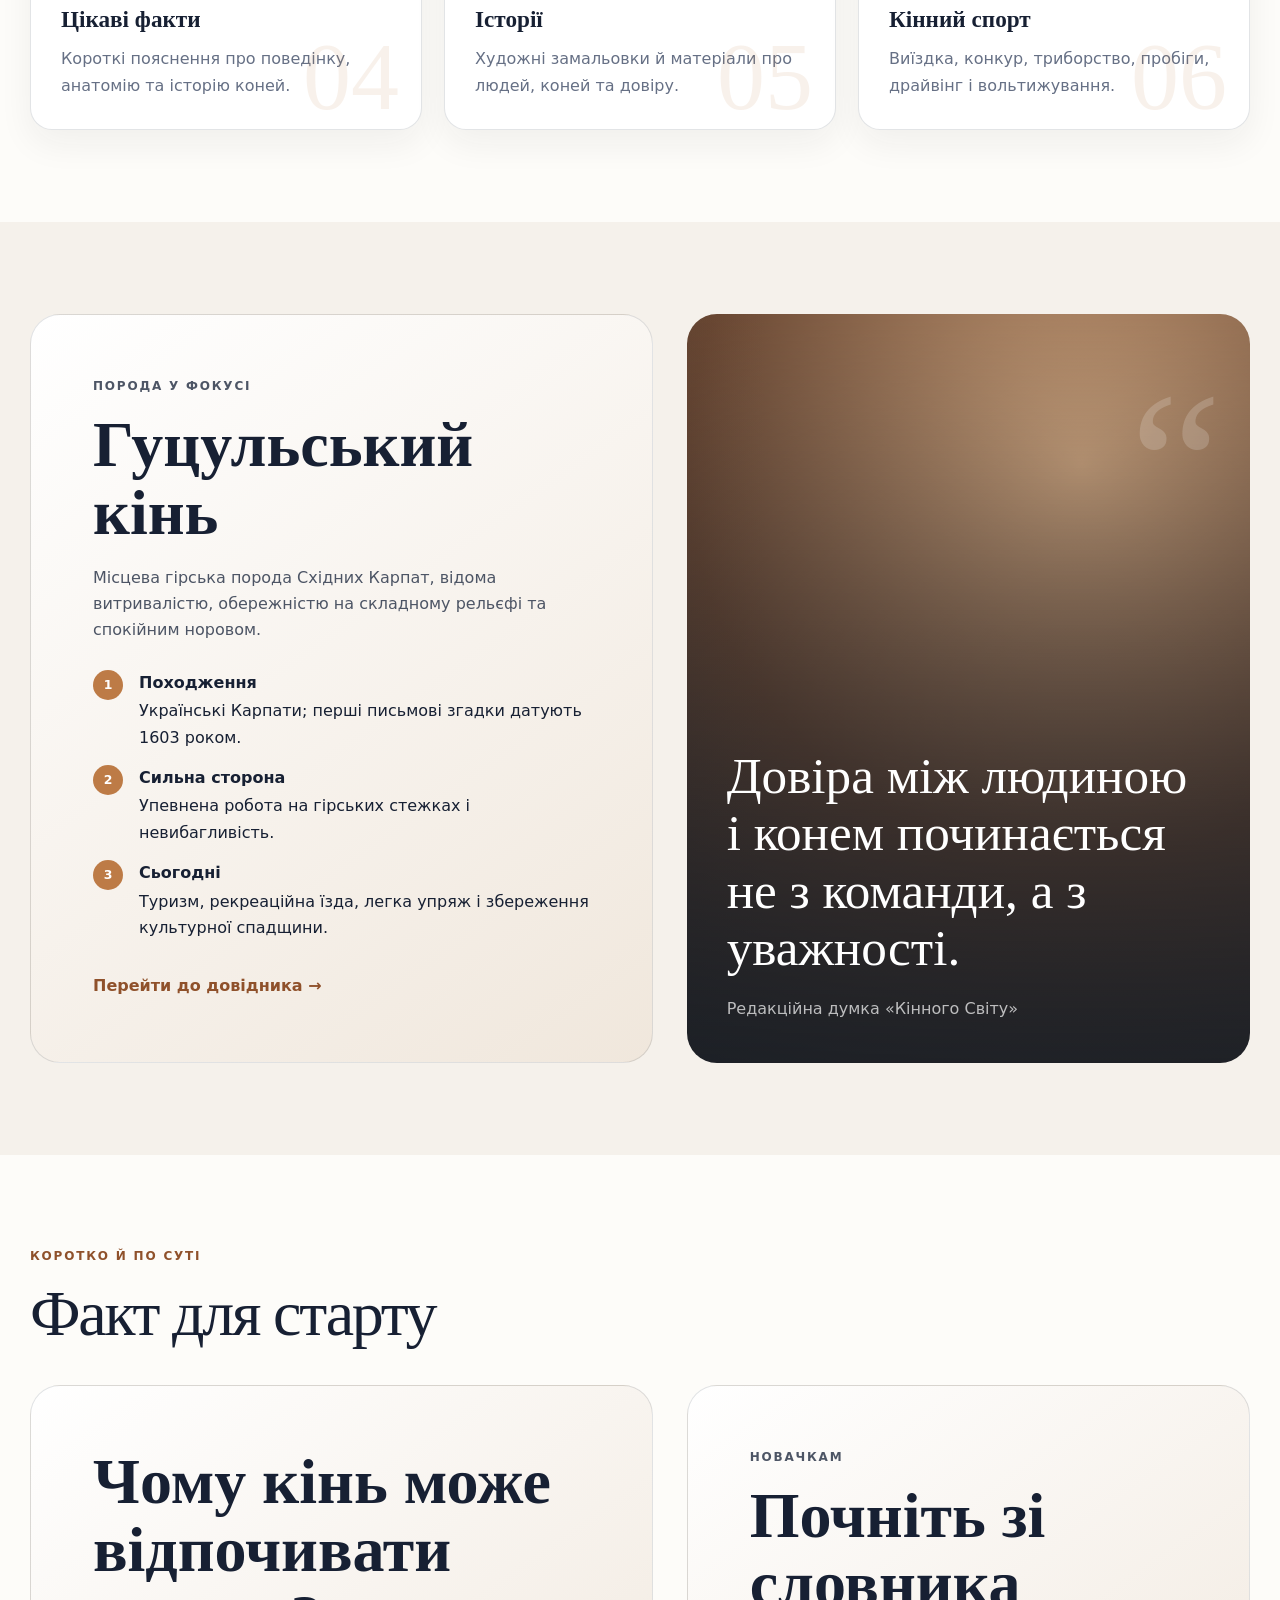
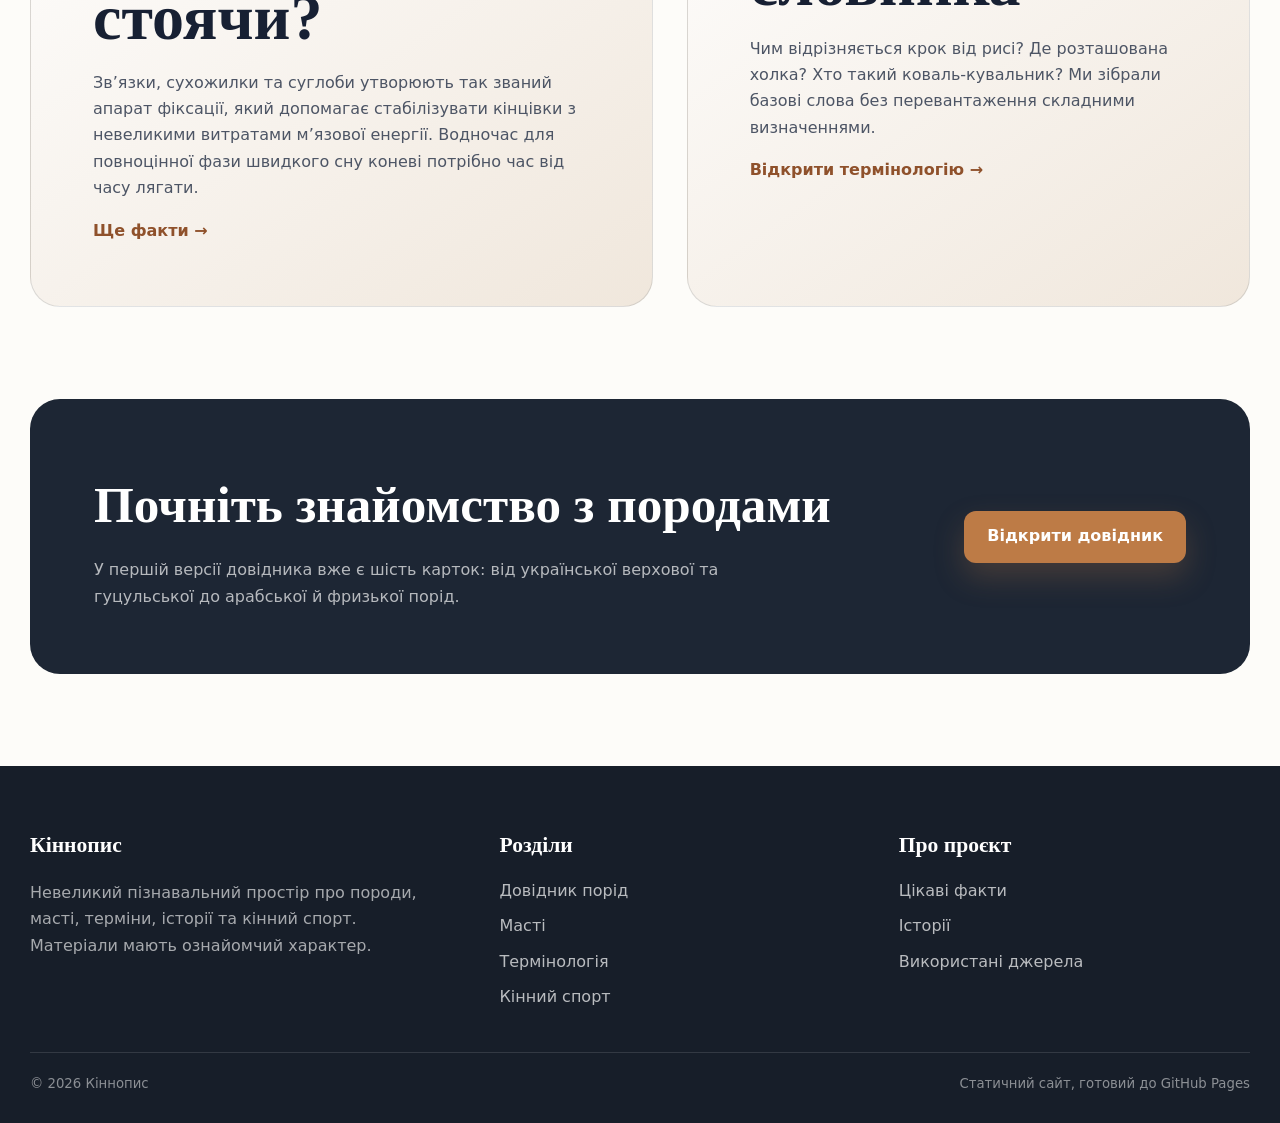
==== commit 05b77f82: "Add files via upload" ====
--- a/index.html
+++ b/index.html
@@ -5,7 +5,7 @@
   <meta name="viewport" content="width=device-width, initial-scale=1.0">
   <meta name="description" content="Пізнавальний український сайт про породи, масті, термінологію, цікаві факти, історії та кінний спорт.">
   <meta name="theme-color" content="#d8a576">
-  <title>Кінний Світ — довідник про коней</title>
+  <title>Кіннопис — довідник про коней</title>
   <link rel="icon" href="assets/icons/logo.svg" type="image/svg+xml">
   <link rel="stylesheet" href="css/styles.css">
 </head>
@@ -13,10 +13,10 @@
 <a class="skip-link" href="#main">Перейти до вмісту</a>
 <header class="site-header">
   <div class="container header-inner">
-    <a class="logo" href="index.html" aria-label="Кінний Світ — головна">
+    <a class="logo" href="index.html" aria-label="Кіннопис — головна">
       <img src="assets/icons/logo.svg" alt="" width="46" height="46">
       <span class="logo-copy">
-        <span class="logo-title">Кінний Світ</span>
+        <span class="logo-title">Кіннопис</span>
         <span class="logo-subtitle">про коней і для людей</span>
       </span>
     </a>
@@ -133,7 +133,7 @@
 <footer class="site-footer">
   <div class="container footer-grid">
     <div>
-      <h2 class="footer-title">Кінний Світ</h2>
+      <h2 class="footer-title">Кіннопис</h2>
       <p class="footer-copy">Невеликий пізнавальний простір про породи, масті, терміни, історії та кінний спорт. Матеріали мають ознайомчий характер.</p>
     </div>
     <div>
@@ -155,7 +155,7 @@
     </div>
   </div>
   <div class="container footer-bottom">
-    <span>© <span data-year></span> Кінний Світ</span>
+    <span>© <span data-year></span> Кіннопис</span>
     <span>Статичний сайт, готовий до GitHub Pages</span>
   </div>
 </footer>
--- a/css/styles.css
+++ b/css/styles.css
@@ -0,0 +1,612 @@
+:root {
+  --bg: #d8a576;
+  --bg-deep: #bb7e4f;
+  --paper: #fdfcf9;
+  --paper-soft: #f5f1eb;
+  --ink: #172033;
+  --muted: #667085;
+  --line: rgba(23, 32, 51, 0.12);
+  --accent: #bd7b46;
+  --accent-dark: #8f512b;
+  --accent-soft: #ead2bd;
+  --green: #536b5b;
+  --shadow: 0 30px 80px rgba(65, 38, 19, 0.18);
+  --radius-xl: 30px;
+  --radius-lg: 22px;
+  --radius-md: 16px;
+  --max: 1220px;
+}
+
+* { box-sizing: border-box; }
+html { scroll-behavior: smooth; }
+body {
+  margin: 0;
+  min-width: 320px;
+  color: var(--ink);
+  background: var(--paper);
+  font-family: Inter, ui-sans-serif, system-ui, -apple-system, BlinkMacSystemFont, "Segoe UI", sans-serif;
+  line-height: 1.65;
+  text-rendering: optimizeLegibility;
+}
+img { display: block; max-width: 100%; }
+a { color: inherit; text-decoration: none; }
+button, input { font: inherit; }
+button { cursor: pointer; }
+
+.container {
+  width: min(calc(100% - 40px), var(--max));
+  margin-inline: auto;
+}
+
+.skip-link {
+  position: fixed;
+  left: 16px;
+  top: -80px;
+  z-index: 1000;
+  padding: 10px 14px;
+  border-radius: 10px;
+  background: var(--ink);
+  color: #fff;
+  transition: top .2s ease;
+}
+.skip-link:focus { top: 16px; }
+
+.site-header {
+  position: sticky;
+  top: 0;
+  z-index: 50;
+  background: rgba(253, 252, 249, 0.88);
+  border-bottom: 1px solid rgba(23, 32, 51, 0.08);
+  backdrop-filter: blur(16px);
+}
+.header-inner {
+  min-height: 82px;
+  display: flex;
+  align-items: center;
+  justify-content: space-between;
+  gap: 28px;
+}
+.logo {
+  display: inline-flex;
+  align-items: center;
+  gap: 11px;
+  flex: 0 0 auto;
+}
+.logo img { width: 46px; height: 46px; }
+.logo-copy { display: grid; gap: 1px; }
+.logo-title {
+  font-family: Georgia, "Times New Roman", serif;
+  font-size: 1.32rem;
+  line-height: 1;
+}
+.logo-subtitle {
+  color: var(--accent);
+  font-size: .62rem;
+  letter-spacing: .13em;
+  text-transform: uppercase;
+}
+
+.main-nav { display: flex; align-items: center; gap: 4px; }
+.main-nav a {
+  position: relative;
+  padding: 11px 12px;
+  border-radius: 999px;
+  color: #2c3445;
+  font-size: .92rem;
+  white-space: nowrap;
+  transition: background .2s ease, color .2s ease;
+}
+.main-nav a:hover,
+.main-nav a.is-active {
+  background: var(--accent-soft);
+  color: var(--accent-dark);
+}
+.menu-toggle {
+  display: none;
+  width: 46px;
+  height: 46px;
+  align-items: center;
+  justify-content: center;
+  border: 1px solid var(--line);
+  border-radius: 50%;
+  background: #fff;
+  color: var(--ink);
+}
+.menu-toggle svg { width: 22px; height: 22px; }
+
+.home-hero {
+  position: relative;
+  padding: 48px 0 72px;
+  overflow: hidden;
+  background:
+    linear-gradient(rgba(255,255,255,.19) 1px, transparent 1px),
+    linear-gradient(90deg, rgba(255,255,255,.19) 1px, transparent 1px),
+    radial-gradient(circle at 23% 5%, rgba(255,255,255,.36), transparent 37%),
+    linear-gradient(135deg, #efc69f, var(--bg));
+  background-size: 190px 190px, 190px 190px, auto, auto;
+}
+.hero-card {
+  position: relative;
+  min-height: 680px;
+  overflow: hidden;
+  border: 1px solid rgba(255,255,255,.76);
+  border-radius: var(--radius-xl);
+  background:
+    radial-gradient(circle at 67% 74%, rgba(194, 164, 138, .16), transparent 30%),
+    linear-gradient(90deg, #fff 0 46%, #f7f5f1 70%, #eee9e2 100%);
+  box-shadow: var(--shadow);
+}
+.hero-content {
+  position: relative;
+  z-index: 4;
+  width: 50%;
+  padding: 132px 0 90px 72px;
+}
+.eyebrow {
+  margin: 0 0 14px;
+  color: var(--accent-dark);
+  font-size: .75rem;
+  font-weight: 800;
+  letter-spacing: .15em;
+  text-transform: uppercase;
+}
+.hero-title,
+.page-title,
+.section-title {
+  font-family: Georgia, "Times New Roman", serif;
+  font-weight: 400;
+  letter-spacing: -.035em;
+}
+.hero-title {
+  max-width: 640px;
+  margin: 0;
+  font-size: clamp(4.1rem, 8vw, 7rem);
+  line-height: .98;
+}
+.hero-title span { color: var(--accent); }
+.hero-text {
+  max-width: 500px;
+  margin: 26px 0 0;
+  color: #394150;
+  font-size: clamp(1.08rem, 1.6vw, 1.32rem);
+}
+.hero-actions { display: flex; flex-wrap: wrap; gap: 14px; margin-top: 34px; }
+.hero-image-wrap {
+  position: absolute;
+  z-index: 2;
+  top: 80px;
+  right: -10px;
+  bottom: 0;
+  width: 60%;
+  overflow: hidden;
+}
+.hero-image-wrap::before {
+  content: "";
+  position: absolute;
+  inset: 0;
+  z-index: 2;
+  pointer-events: none;
+  background: linear-gradient(90deg, #fff 0%, rgba(255,255,255,.94) 8%, rgba(255,255,255,.28) 24%, transparent 45%);
+}
+.hero-image {
+  width: 100%;
+  height: 100%;
+  object-fit: cover;
+  object-position: 42% center;
+  filter: saturate(.92) contrast(1.02);
+}
+.hero-note {
+  position: absolute;
+  z-index: 5;
+  right: 36px;
+  bottom: 28px;
+  max-width: 220px;
+  padding: 11px 15px;
+  border: 1px solid rgba(255,255,255,.56);
+  border-radius: 999px;
+  background: rgba(255,255,255,.66);
+  color: #4d5565;
+  font-size: .78rem;
+  backdrop-filter: blur(12px);
+}
+
+.button {
+  display: inline-flex;
+  min-height: 52px;
+  align-items: center;
+  justify-content: center;
+  gap: 10px;
+  padding: 0 22px;
+  border: 1px solid transparent;
+  border-radius: 12px;
+  font-weight: 800;
+  transition: transform .2s ease, box-shadow .2s ease, background .2s ease;
+}
+.button:hover { transform: translateY(-2px); }
+.button-primary { background: var(--accent); color: #fff; box-shadow: 0 14px 30px rgba(189, 123, 70, .25); }
+.button-primary:hover { background: var(--accent-dark); }
+.button-secondary { border-color: var(--line); background: rgba(255,255,255,.64); color: var(--ink); }
+.button-secondary:hover { background: #fff; }
+.text-link { color: var(--accent-dark); font-weight: 800; }
+.text-link:hover { text-decoration: underline; }
+
+.section { padding: 92px 0; }
+.section-soft { background: var(--paper-soft); }
+.section-dark { background: #1d2634; color: #fff; }
+.section-head {
+  display: flex;
+  align-items: end;
+  justify-content: space-between;
+  gap: 30px;
+  margin-bottom: 38px;
+}
+.section-title { margin: 0; font-size: clamp(2.4rem, 5vw, 4.5rem); line-height: 1.04; }
+.section-intro { max-width: 650px; margin: 12px 0 0; color: var(--muted); }
+.section-dark .section-intro { color: rgba(255,255,255,.68); }
+
+.category-grid,
+.card-grid,
+.fact-grid,
+.sport-grid {
+  display: grid;
+  grid-template-columns: repeat(3, minmax(0, 1fr));
+  gap: 22px;
+}
+.category-card,
+.info-card,
+.fact-card,
+.sport-card,
+.story-card,
+.glossary-item,
+.coat-card {
+  border: 1px solid var(--line);
+  border-radius: var(--radius-lg);
+  background: #fff;
+  box-shadow: 0 14px 35px rgba(37, 34, 30, .06);
+}
+.category-card {
+  position: relative;
+  min-height: 255px;
+  overflow: hidden;
+  padding: 30px;
+  transition: transform .25s ease, box-shadow .25s ease, border-color .25s ease;
+}
+.category-card:hover { transform: translateY(-6px); border-color: rgba(189,123,70,.38); box-shadow: 0 24px 50px rgba(37,34,30,.1); }
+.category-card::after {
+  content: attr(data-number);
+  position: absolute;
+  right: 22px;
+  bottom: 4px;
+  color: rgba(189,123,70,.11);
+  font-family: Georgia, serif;
+  font-size: 6rem;
+  line-height: 1;
+}
+.category-icon {
+  display: inline-grid;
+  width: 52px;
+  height: 52px;
+  place-items: center;
+  margin-bottom: 52px;
+  border-radius: 50%;
+  background: var(--accent-soft);
+  color: var(--accent-dark);
+  font-size: 1.45rem;
+}
+.category-card h3 { margin: 0 0 8px; font-family: Georgia, serif; font-size: 1.45rem; }
+.category-card p { margin: 0; color: var(--muted); }
+
+.feature-layout {
+  display: grid;
+  grid-template-columns: 1.05fr .95fr;
+  gap: 34px;
+  align-items: stretch;
+}
+.feature-panel {
+  padding: clamp(30px, 5vw, 62px);
+  border-radius: var(--radius-xl);
+  background: linear-gradient(145deg, #fff, #f0e7dc);
+  border: 1px solid var(--line);
+}
+.feature-panel h2 { margin: 0 0 18px; font-family: Georgia, serif; font-size: clamp(2.3rem, 5vw, 4rem); line-height: 1.06; }
+.feature-panel p { color: #4d5565; }
+.feature-list { display: grid; gap: 14px; margin: 26px 0 32px; }
+.feature-list div { display: grid; grid-template-columns: 34px 1fr; gap: 12px; align-items: start; }
+.feature-list strong { display: block; margin-bottom: 2px; }
+.feature-number { display: grid; width: 30px; height: 30px; place-items: center; border-radius: 50%; background: var(--accent); color: #fff; font-size: .78rem; font-weight: 800; }
+.quote-panel {
+  position: relative;
+  display: flex;
+  min-height: 440px;
+  flex-direction: column;
+  justify-content: end;
+  overflow: hidden;
+  padding: 40px;
+  border-radius: var(--radius-xl);
+  background:
+    linear-gradient(180deg, rgba(26,31,38,.05), rgba(26,31,38,.88)),
+    radial-gradient(circle at 70% 20%, #d7ab82, #6d4933 55%, #2e2826);
+  color: #fff;
+}
+.quote-panel::before {
+  content: "“";
+  position: absolute;
+  top: -20px;
+  right: 28px;
+  color: rgba(255,255,255,.18);
+  font-family: Georgia, serif;
+  font-size: 13rem;
+}
+.quote-panel blockquote { position: relative; margin: 0; font-family: Georgia, serif; font-size: clamp(1.9rem, 4vw, 3.2rem); line-height: 1.12; }
+.quote-panel cite { margin-top: 20px; color: rgba(255,255,255,.7); font-style: normal; }
+
+.page-hero {
+  padding: 78px 0 68px;
+  background:
+    linear-gradient(rgba(255,255,255,.18) 1px, transparent 1px),
+    linear-gradient(90deg, rgba(255,255,255,.18) 1px, transparent 1px),
+    linear-gradient(135deg, #efc69f, var(--bg));
+  background-size: 180px 180px, 180px 180px, auto;
+}
+.page-hero-card {
+  position: relative;
+  overflow: hidden;
+  padding: clamp(38px, 7vw, 78px);
+  border-radius: var(--radius-xl);
+  background: rgba(255,255,255,.93);
+  box-shadow: var(--shadow);
+}
+.page-hero-card::after {
+  content: "";
+  position: absolute;
+  right: -80px;
+  top: -110px;
+  width: 340px;
+  height: 340px;
+  border: 68px solid rgba(189,123,70,.08);
+  border-radius: 50%;
+}
+.page-title { position: relative; z-index: 1; max-width: 850px; margin: 0; font-size: clamp(3.2rem, 7vw, 6rem); line-height: .98; }
+.page-lead { position: relative; z-index: 1; max-width: 720px; margin: 24px 0 0; color: #4d5565; font-size: 1.14rem; }
+.breadcrumbs { position: relative; z-index: 1; display: flex; flex-wrap: wrap; gap: 8px; margin-bottom: 16px; color: var(--accent-dark); font-size: .86rem; font-weight: 800; }
+
+.toolbar {
+  display: flex;
+  flex-wrap: wrap;
+  align-items: center;
+  justify-content: space-between;
+  gap: 16px;
+  margin-bottom: 32px;
+}
+.filter-group { display: flex; flex-wrap: wrap; gap: 9px; }
+.filter-button {
+  padding: 10px 15px;
+  border: 1px solid var(--line);
+  border-radius: 999px;
+  background: #fff;
+  color: #485062;
+  font-weight: 750;
+}
+.filter-button.is-active,
+.filter-button:hover { border-color: var(--accent); background: var(--accent); color: #fff; }
+.search-field {
+  width: min(100%, 360px);
+  min-height: 48px;
+  padding: 0 16px;
+  border: 1px solid var(--line);
+  border-radius: 12px;
+  background: #fff;
+  color: var(--ink);
+  outline: none;
+}
+.search-field:focus { border-color: var(--accent); box-shadow: 0 0 0 4px rgba(189,123,70,.12); }
+
+.info-card,
+.sport-card,
+.story-card { overflow: hidden; }
+.card-visual {
+  position: relative;
+  min-height: 180px;
+  display: flex;
+  align-items: end;
+  padding: 22px;
+  color: #fff;
+  background: linear-gradient(145deg, var(--card-a, #c99b73), var(--card-b, #5a4032));
+}
+.card-visual::after {
+  content: "";
+  position: absolute;
+  right: -30px;
+  top: -40px;
+  width: 170px;
+  height: 170px;
+  border: 38px solid rgba(255,255,255,.14);
+  border-radius: 50%;
+}
+.card-kicker { position: relative; z-index: 1; font-size: .75rem; font-weight: 800; letter-spacing: .13em; text-transform: uppercase; }
+.card-body { padding: 26px; }
+.card-body h2,
+.card-body h3 { margin: 0 0 10px; font-family: Georgia, serif; font-size: 1.65rem; line-height: 1.15; }
+.card-body p { margin: 0; color: var(--muted); }
+.card-meta { display: flex; flex-wrap: wrap; gap: 8px; margin-top: 18px; }
+.tag { display: inline-flex; padding: 6px 10px; border-radius: 999px; background: var(--paper-soft); color: #596171; font-size: .76rem; font-weight: 800; }
+.card-hidden { display: none !important; }
+
+.coat-grid { display: grid; grid-template-columns: repeat(4, minmax(0, 1fr)); gap: 20px; }
+.coat-card { overflow: hidden; }
+.coat-swatch { height: 155px; border-bottom: 1px solid var(--line); background: var(--swatch); }
+.coat-card .card-body { padding: 22px; }
+.coat-card h2 { font-size: 1.4rem; }
+.marking-list { display: grid; grid-template-columns: repeat(4, 1fr); gap: 16px; margin-top: 40px; }
+.marking-item { padding: 22px; border-radius: var(--radius-md); background: #fff; border: 1px solid var(--line); }
+.marking-symbol { display: grid; width: 64px; height: 64px; place-items: center; margin-bottom: 18px; border-radius: 50%; background: #ece7e0; color: #694a35; font-size: 1.55rem; }
+
+.glossary-grid { display: grid; gap: 14px; }
+.glossary-item { display: grid; grid-template-columns: minmax(150px, .34fr) 1fr; gap: 30px; padding: 24px 28px; }
+.glossary-term { font-family: Georgia, serif; font-size: 1.35rem; color: var(--accent-dark); }
+.glossary-item p { margin: 0; color: #545d6d; }
+.empty-state { display: none; padding: 28px; border-radius: var(--radius-md); background: var(--paper-soft); color: var(--muted); text-align: center; }
+
+.fact-card { min-height: 250px; padding: 28px; }
+.fact-number { display: inline-grid; width: 45px; height: 45px; place-items: center; margin-bottom: 40px; border-radius: 50%; background: var(--accent-soft); color: var(--accent-dark); font-weight: 900; }
+.fact-card h2 { margin: 0 0 10px; font-family: Georgia, serif; font-size: 1.5rem; }
+.fact-card p { margin: 0; color: var(--muted); }
+
+.story-grid { display: grid; grid-template-columns: repeat(2, minmax(0, 1fr)); gap: 24px; }
+.story-card.featured { grid-column: 1 / -1; display: grid; grid-template-columns: .9fr 1.1fr; }
+.story-card.featured .card-visual { min-height: 330px; }
+.story-label { color: var(--accent-dark); font-size: .73rem; font-weight: 900; letter-spacing: .12em; text-transform: uppercase; }
+.story-card .card-body p + p { margin-top: 14px; }
+
+.sport-card { min-height: 100%; }
+.sport-icon { display: grid; width: 58px; height: 58px; place-items: center; margin-bottom: 28px; border-radius: 18px; background: var(--accent-soft); color: var(--accent-dark); font-size: 1.6rem; }
+.sport-card .card-body { min-height: 320px; }
+.sport-card ul { margin: 18px 0 0; padding-left: 18px; color: var(--muted); }
+
+.table-wrap { overflow-x: auto; border: 1px solid var(--line); border-radius: var(--radius-lg); background: #fff; }
+table { width: 100%; border-collapse: collapse; min-width: 720px; }
+th, td { padding: 17px 20px; border-bottom: 1px solid var(--line); text-align: left; vertical-align: top; }
+th { background: #1d2634; color: #fff; font-size: .82rem; letter-spacing: .05em; text-transform: uppercase; }
+tr:last-child td { border-bottom: 0; }
+
+.note {
+  margin-top: 28px;
+  padding: 22px 24px;
+  border-left: 4px solid var(--accent);
+  border-radius: 0 var(--radius-md) var(--radius-md) 0;
+  background: #fbf1e8;
+  color: #4d5565;
+}
+.note strong { color: var(--ink); }
+
+.sources-list { display: grid; gap: 14px; }
+.source-item { padding: 22px 24px; border: 1px solid var(--line); border-radius: var(--radius-md); background: #fff; }
+.source-item h2 { margin: 0 0 6px; font-size: 1.08rem; }
+.source-item p { margin: 0; color: var(--muted); font-size: .94rem; }
+.source-item a { color: var(--accent-dark); overflow-wrap: anywhere; }
+.source-item a:hover { text-decoration: underline; }
+
+.cta-section { padding: 0 0 92px; }
+.cta-card {
+  display: grid;
+  grid-template-columns: 1fr auto;
+  gap: 30px;
+  align-items: center;
+  padding: clamp(30px, 6vw, 64px);
+  border-radius: var(--radius-xl);
+  background: #1d2634;
+  color: #fff;
+}
+.cta-card h2 { margin: 0; font-family: Georgia, serif; font-size: clamp(2rem, 4vw, 3.4rem); }
+.cta-card p { max-width: 670px; margin: 10px 0 0; color: rgba(255,255,255,.68); }
+
+.site-footer { background: #171e29; color: #fff; }
+.footer-grid { display: grid; grid-template-columns: 1.2fr 1fr 1fr; gap: 48px; padding: 62px 0 42px; }
+.footer-copy { max-width: 400px; color: rgba(255,255,255,.62); }
+.footer-title { margin: 0 0 14px; font-family: Georgia, serif; font-size: 1.35rem; }
+.footer-links { display: grid; gap: 9px; color: rgba(255,255,255,.7); }
+.footer-links a:hover { color: #fff; }
+.footer-bottom { display: flex; justify-content: space-between; gap: 20px; padding: 20px 0 28px; border-top: 1px solid rgba(255,255,255,.12); color: rgba(255,255,255,.5); font-size: .83rem; }
+
+.back-to-top {
+  position: fixed;
+  right: 22px;
+  bottom: 22px;
+  z-index: 30;
+  width: 46px;
+  height: 46px;
+  display: grid;
+  place-items: center;
+  border: 0;
+  border-radius: 50%;
+  background: var(--accent);
+  color: #fff;
+  box-shadow: 0 12px 28px rgba(61,38,24,.25);
+  opacity: 0;
+  transform: translateY(15px);
+  pointer-events: none;
+  transition: opacity .2s ease, transform .2s ease;
+}
+.back-to-top.is-visible { opacity: 1; transform: translateY(0); pointer-events: auto; }
+
+.reveal { opacity: 0; transform: translateY(24px); transition: opacity .6s ease, transform .6s ease; }
+.reveal.is-visible { opacity: 1; transform: none; }
+
+@media (max-width: 1080px) {
+  .main-nav a { padding-inline: 9px; font-size: .84rem; }
+  .hero-content { width: 53%; padding-left: 48px; }
+  .hero-image-wrap { width: 59%; }
+  .category-grid, .card-grid, .fact-grid, .sport-grid { grid-template-columns: repeat(2, minmax(0, 1fr)); }
+  .coat-grid { grid-template-columns: repeat(2, minmax(0, 1fr)); }
+  .marking-list { grid-template-columns: repeat(2, 1fr); }
+}
+
+@media (max-width: 860px) {
+  .header-inner { min-height: 72px; }
+  .menu-toggle { display: inline-flex; }
+  .main-nav {
+    position: absolute;
+    left: 20px;
+    right: 20px;
+    top: calc(100% + 8px);
+    display: none;
+    max-height: calc(100vh - 100px);
+    overflow-y: auto;
+    flex-direction: column;
+    align-items: stretch;
+    padding: 12px;
+    border: 1px solid var(--line);
+    border-radius: 18px;
+    background: rgba(255,255,255,.98);
+    box-shadow: 0 20px 50px rgba(23,32,51,.15);
+  }
+  .main-nav.is-open { display: flex; }
+  .main-nav a { padding: 13px 15px; font-size: .96rem; }
+  .hero-card { min-height: auto; }
+  .hero-content { width: 100%; padding: 72px 38px 24px; }
+  .hero-title { max-width: 620px; font-size: clamp(3.55rem, 12vw, 5.7rem); }
+  .hero-image-wrap { position: relative; top: auto; right: auto; bottom: auto; width: 100%; height: 510px; }
+  .hero-image-wrap::before { background: linear-gradient(180deg, #fff 0%, rgba(255,255,255,.25) 16%, transparent 36%); }
+  .hero-image { object-position: 47% center; }
+  .hero-note { right: 20px; bottom: 18px; }
+  .feature-layout { grid-template-columns: 1fr; }
+  .story-card.featured { grid-template-columns: 1fr; }
+  .cta-card { grid-template-columns: 1fr; }
+  .footer-grid { grid-template-columns: 1fr 1fr; }
+  .footer-grid > :first-child { grid-column: 1 / -1; }
+}
+
+@media (max-width: 640px) {
+  .container { width: min(calc(100% - 24px), var(--max)); }
+  .logo-subtitle { display: none; }
+  .logo-title { font-size: 1.1rem; }
+  .logo img { width: 40px; height: 40px; }
+  .home-hero { padding: 24px 0 44px; background-size: 120px 120px, 120px 120px, auto, auto; }
+  .hero-card, .page-hero-card { border-radius: 22px; }
+  .hero-content { padding: 50px 24px 16px; }
+  .hero-title { font-size: clamp(3.2rem, 16vw, 4.5rem); }
+  .hero-text { font-size: 1rem; }
+  .hero-actions { flex-direction: column; align-items: stretch; }
+  .button { width: 100%; }
+  .hero-image-wrap { height: 390px; }
+  .hero-note { display: none; }
+  .section { padding: 66px 0; }
+  .section-head { display: block; }
+  .category-grid, .card-grid, .fact-grid, .sport-grid, .coat-grid, .story-grid { grid-template-columns: 1fr; }
+  .category-card { min-height: 220px; }
+  .page-hero { padding: 35px 0 42px; }
+  .page-title { font-size: clamp(2.9rem, 15vw, 4.4rem); }
+  .toolbar { align-items: stretch; }
+  .search-field { width: 100%; }
+  .glossary-item { grid-template-columns: 1fr; gap: 8px; }
+  .marking-list { grid-template-columns: 1fr; }
+  .quote-panel { min-height: 360px; padding: 28px; }
+  .footer-grid { grid-template-columns: 1fr; gap: 32px; }
+  .footer-grid > :first-child { grid-column: auto; }
+  .footer-bottom { flex-direction: column; }
+}
+
+@media (prefers-reduced-motion: reduce) {
+  *, *::before, *::after { scroll-behavior: auto !important; transition: none !important; animation: none !important; }
+  .reveal { opacity: 1; transform: none; }
+}
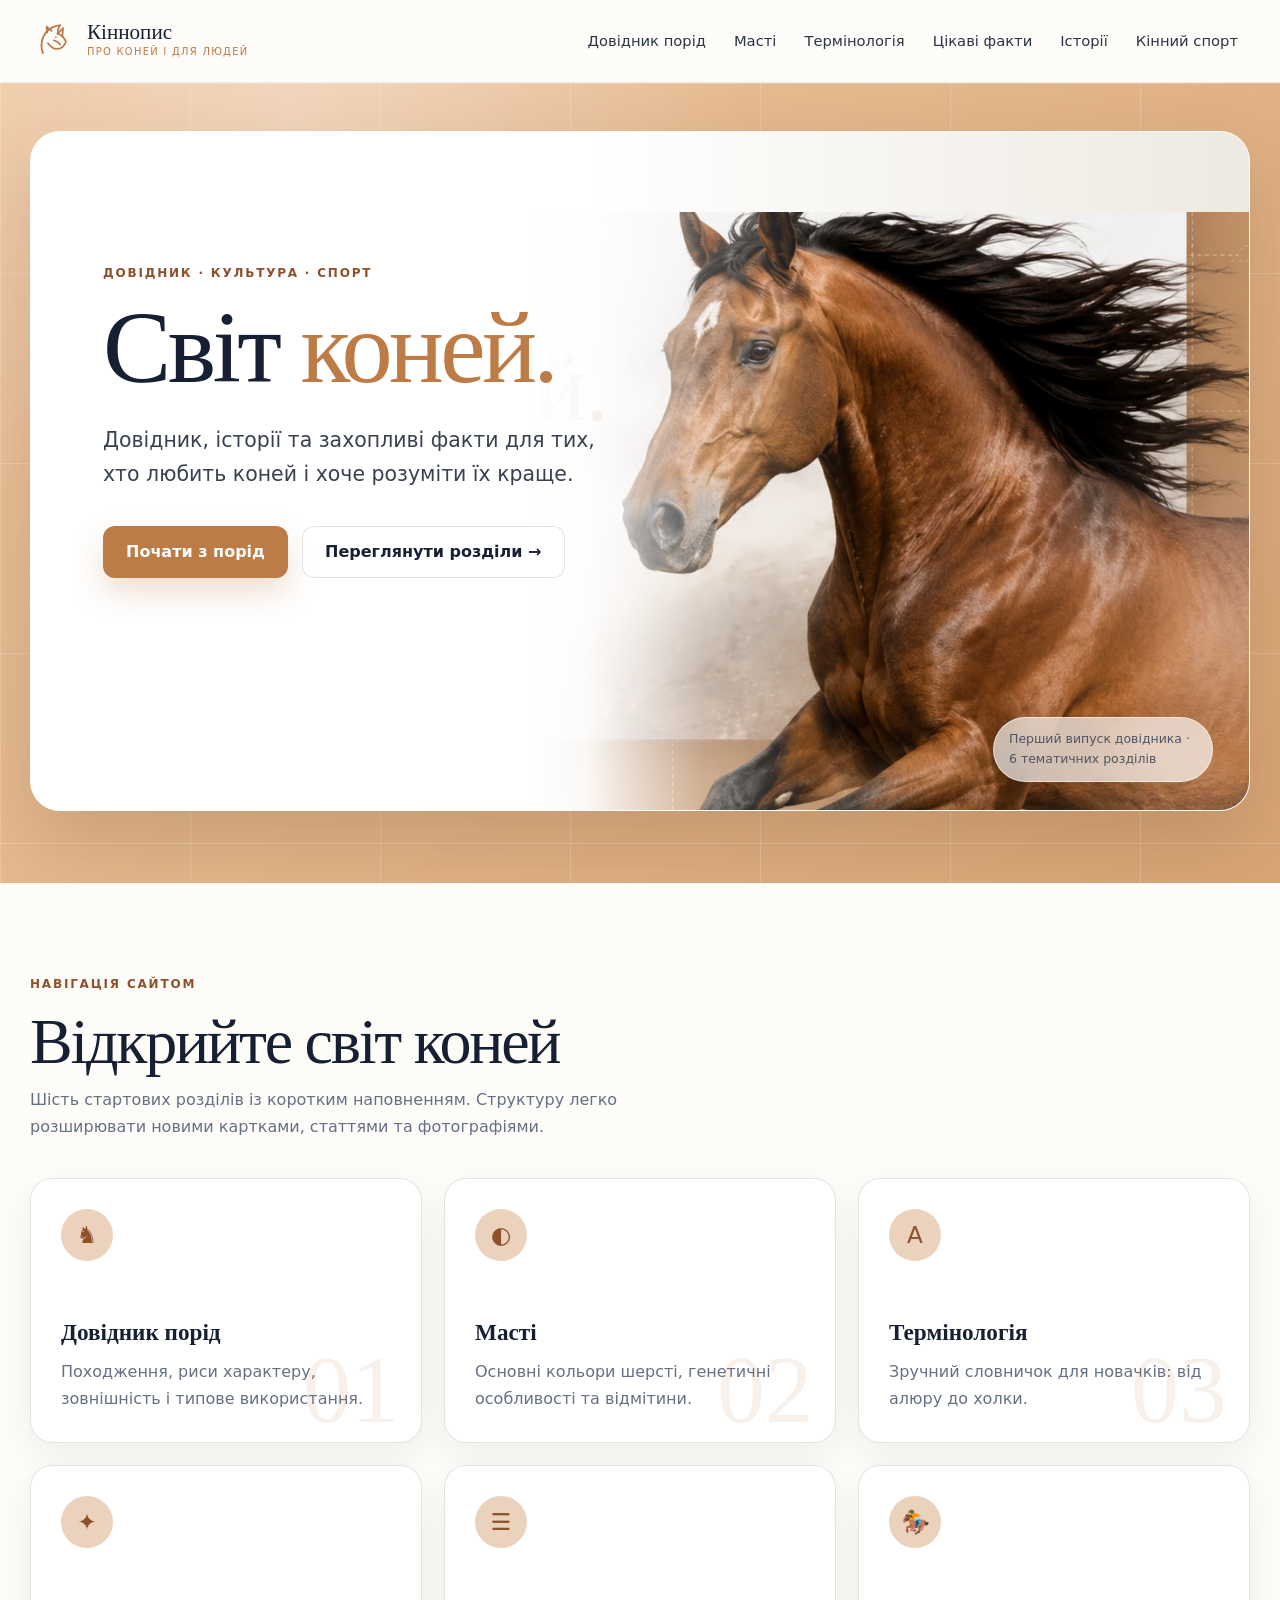
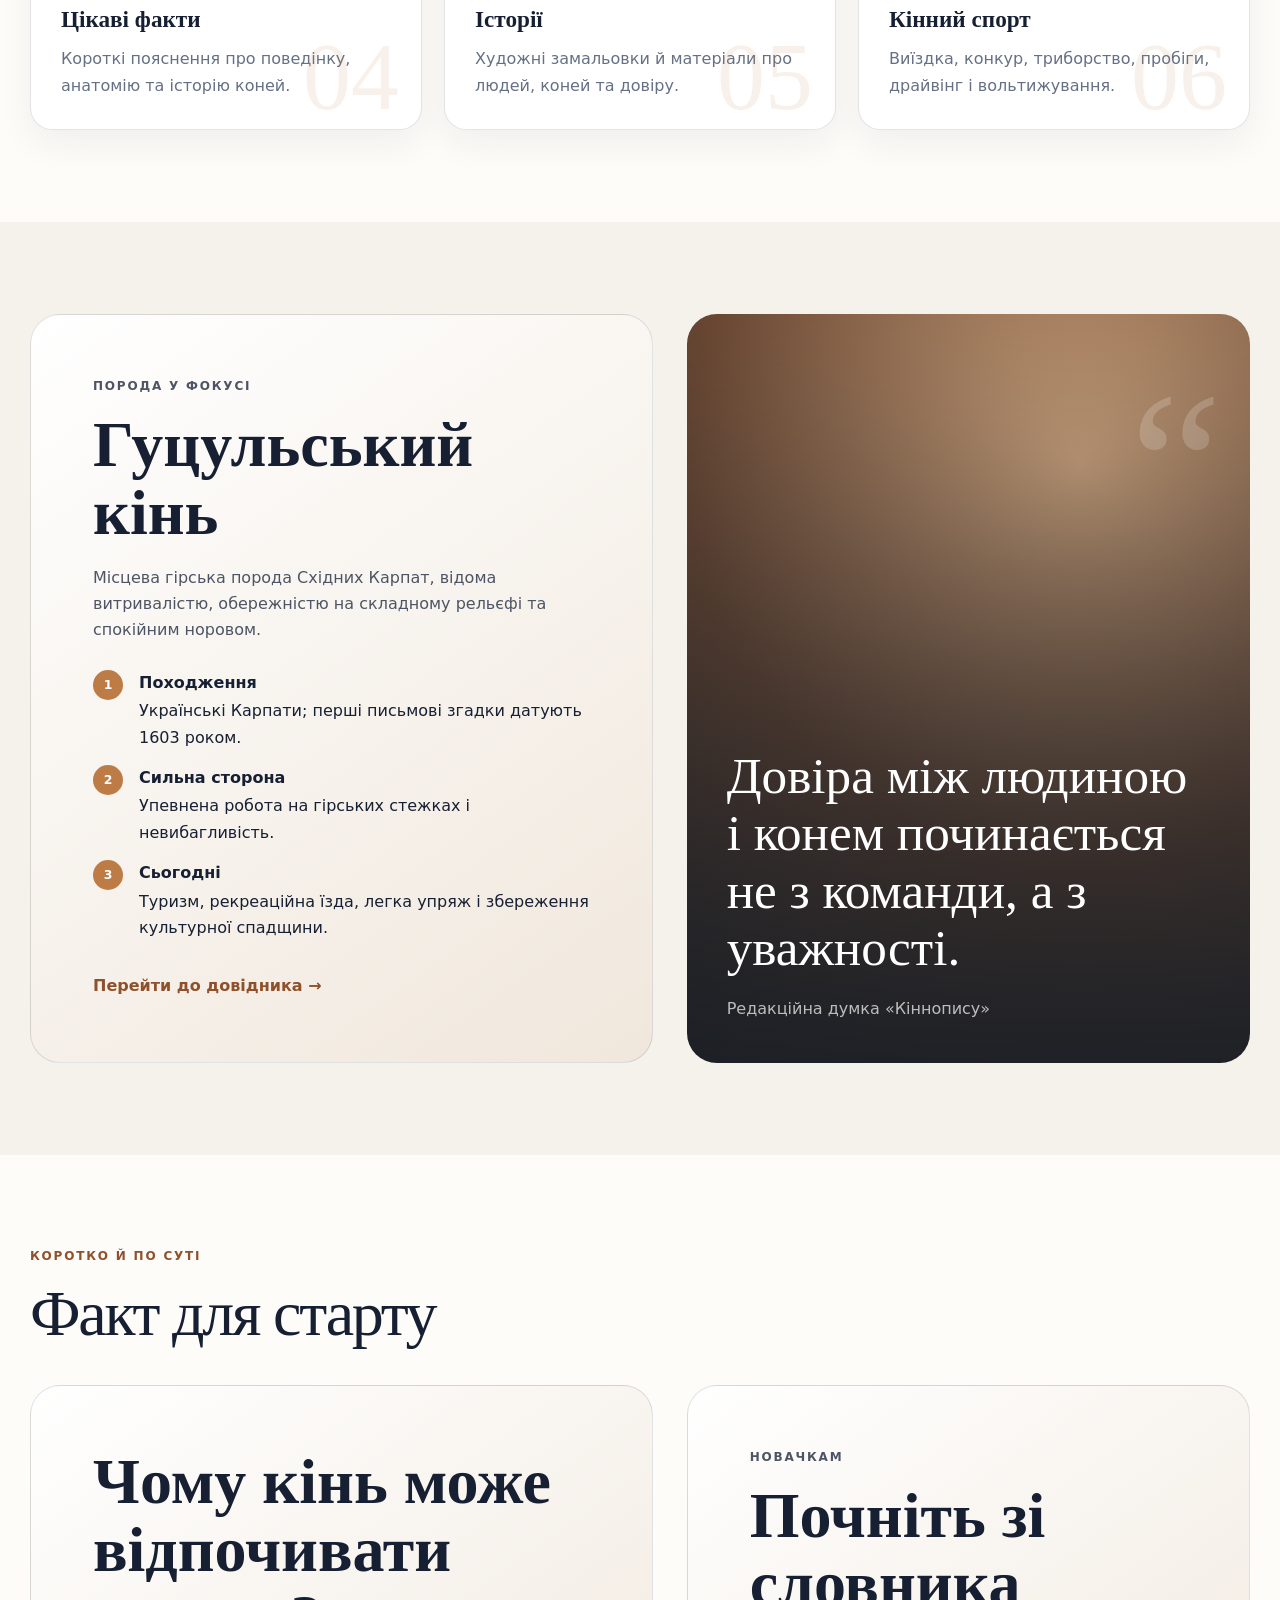
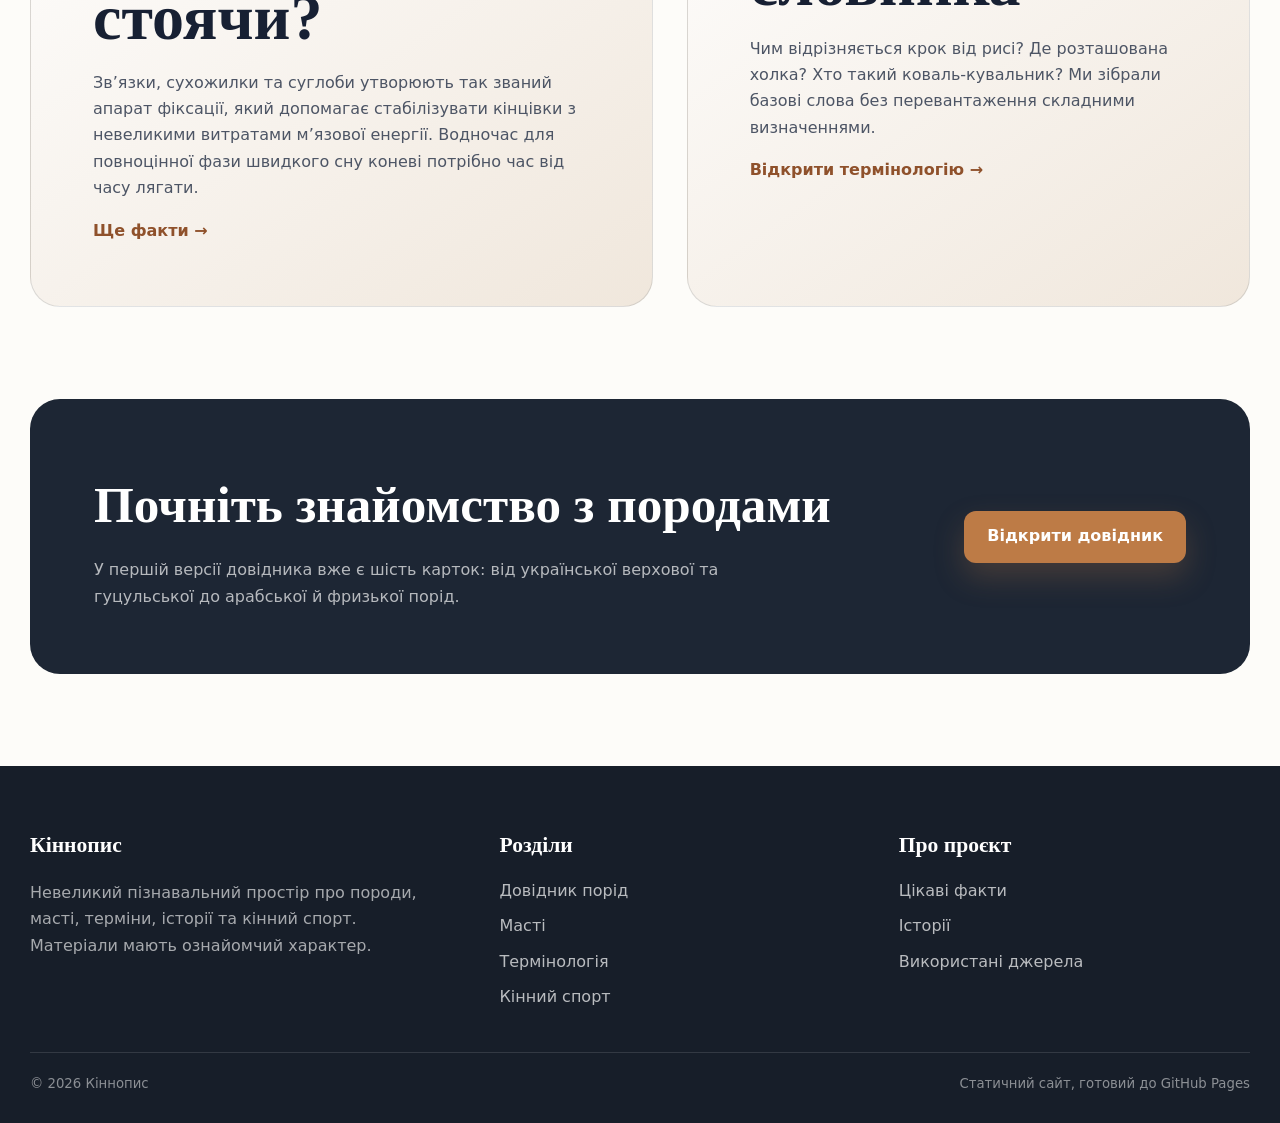
==== commit fed8ac6b: "Add files via upload" ====
--- a/index.html
+++ b/index.html
@@ -92,7 +92,7 @@
       </article>
       <aside class="quote-panel reveal">
         <blockquote>Довіра між людиною і конем починається не з команди, а з уважності.</blockquote>
-        <cite>Редакційна думка «Кінного Світу»</cite>
+        <cite>Редакційна думка «Кіннопису»</cite>
       </aside>
     </div>
   </section>
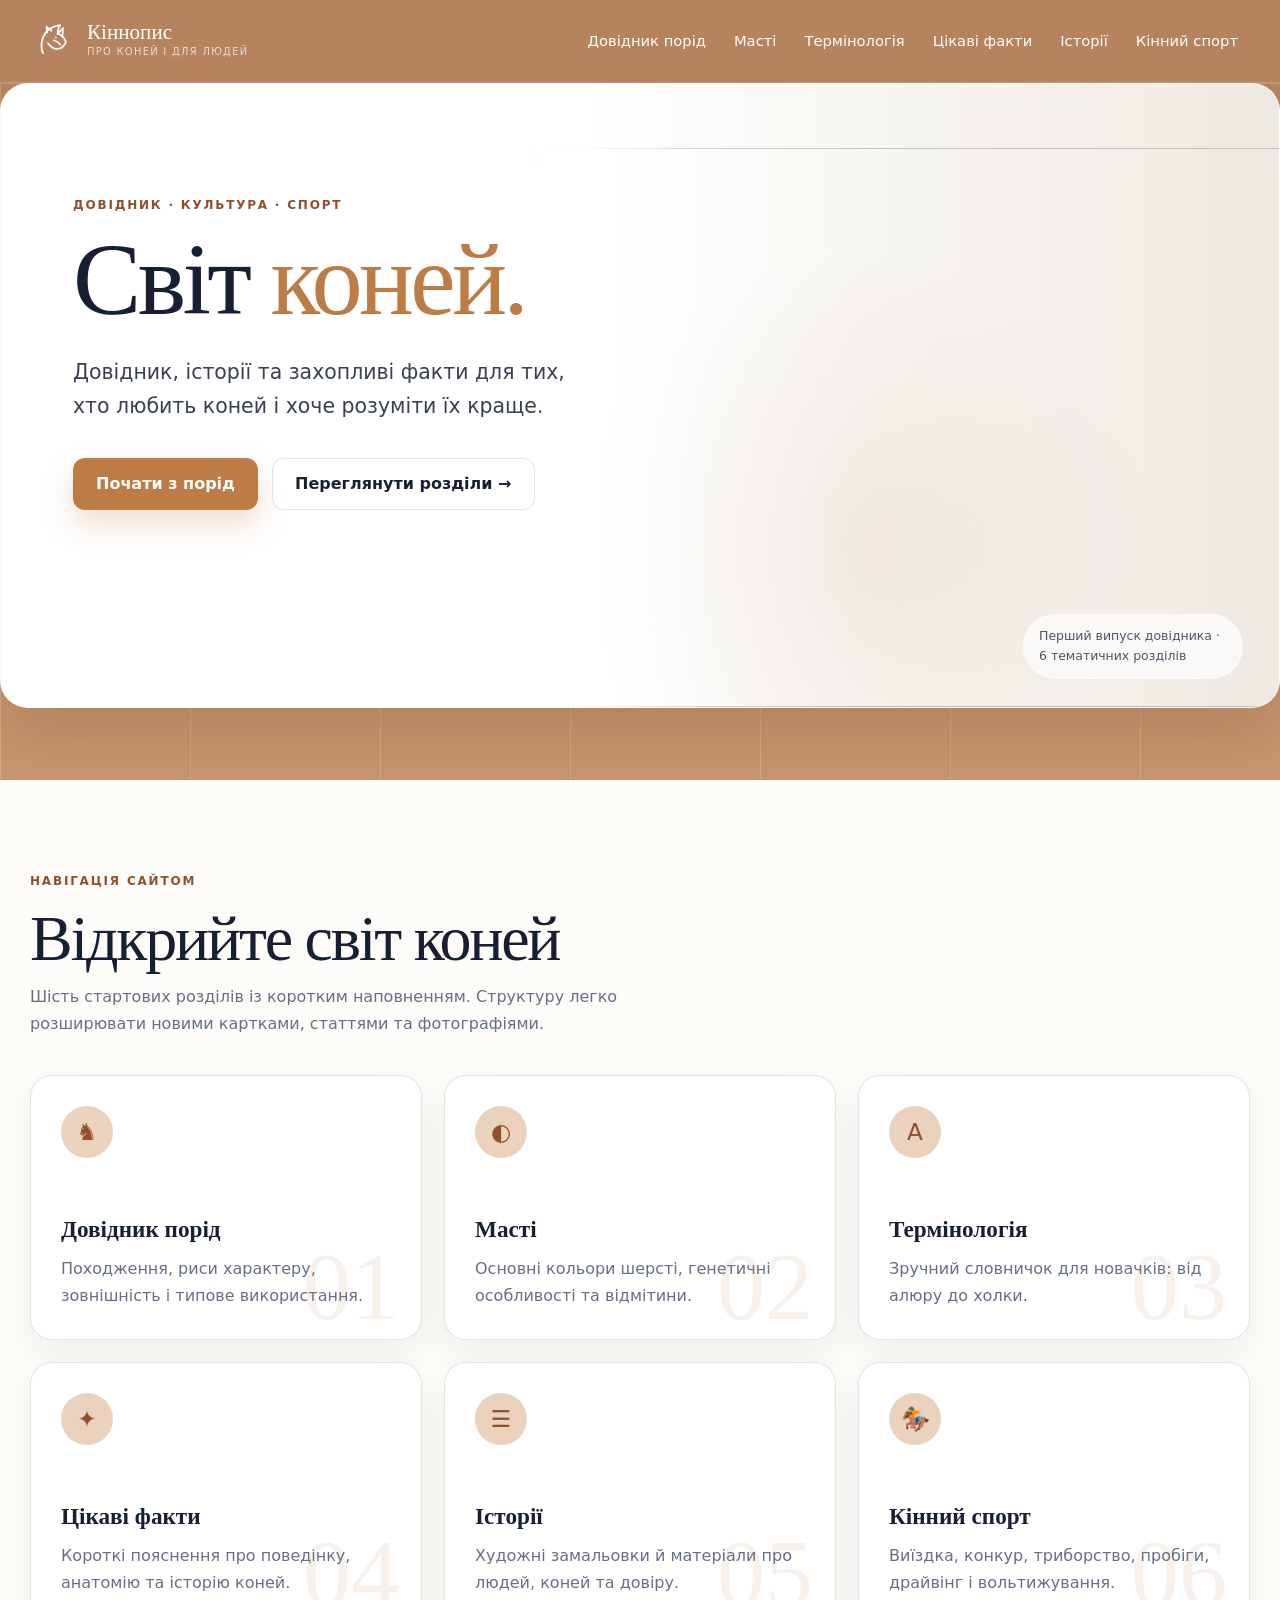
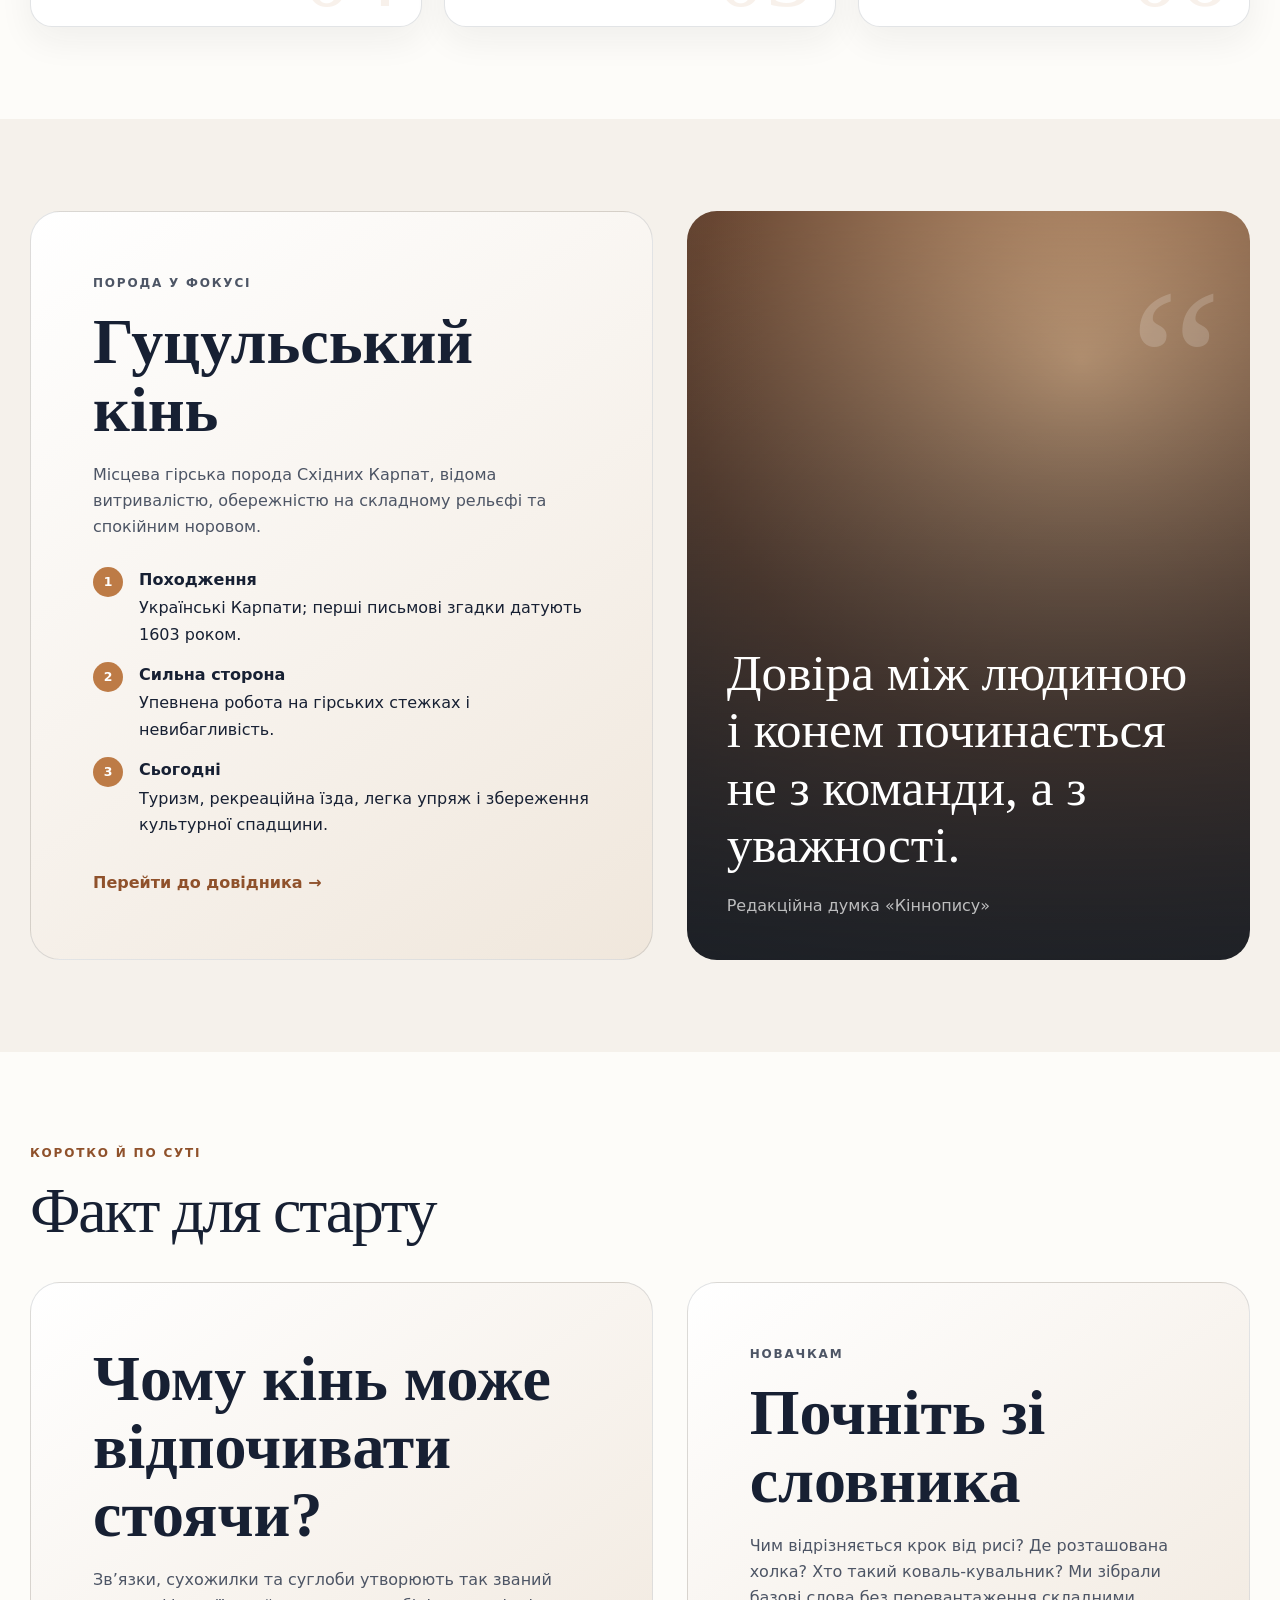
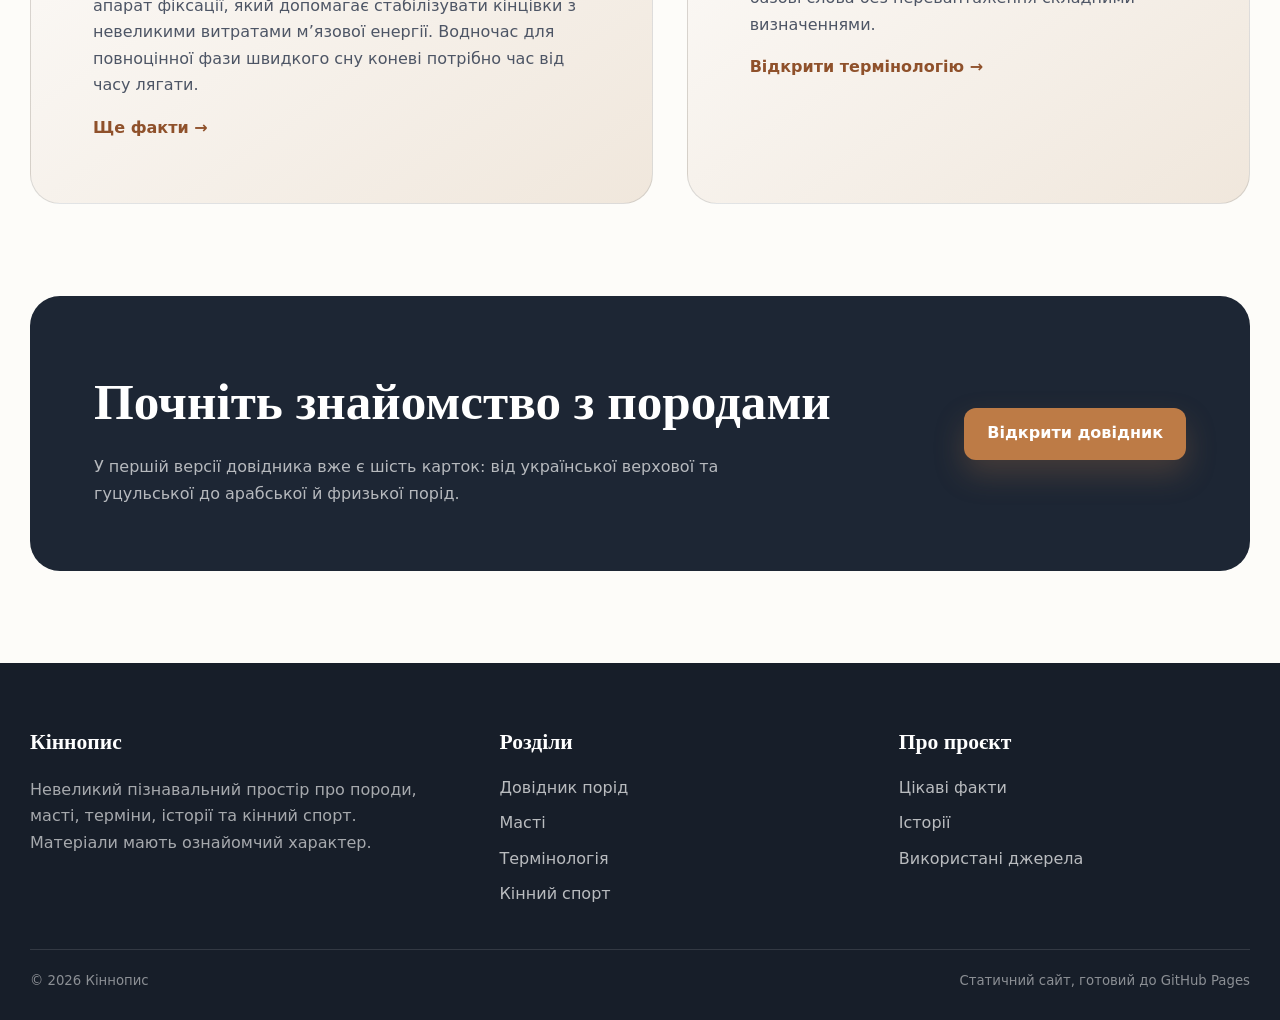
==== commit 1123c82a: "Add files via upload" ====
--- a/index.html
+++ b/index.html
@@ -48,8 +48,8 @@
         </div>
         <div class="hero-image-wrap" aria-hidden="true">
           <picture>
-            <source srcset="assets/images/hero-horse.webp" type="image/webp">
-            <img class="hero-image" src="assets/images/hero-horse.jpg" alt="" width="838" height="856">
+            <source srcset="assets/images/hero-horse-cutout.webp" type="image/webp">
+            <img class="hero-image" src="assets/images/hero-horse-cutout.png" alt="" width="838" height="856">
           </picture>
         </div>
         <div class="hero-note">Перший випуск довідника · 6 тематичних розділів</div>
--- a/css/styles.css
+++ b/css/styles.css
@@ -210,6 +210,58 @@
   backdrop-filter: blur(12px);
 }
 
+
+/* Головна сторінка: темна шапка на тлі херо та розширена композиція */
+.home-page .site-header {
+  position: sticky;
+  background: rgba(178, 126, 87, .96);
+  border-bottom-color: rgba(255, 255, 255, .16);
+  color: #fff;
+  backdrop-filter: blur(14px);
+}
+.home-page .logo-title,
+.home-page .main-nav a {
+  color: #fff;
+}
+.home-page .logo-subtitle {
+  color: rgba(255, 255, 255, .72);
+}
+.home-page .logo img {
+  filter: brightness(0) invert(1);
+}
+.home-page .main-nav a:hover,
+.home-page .main-nav a.is-active {
+  background: rgba(255, 255, 255, .14);
+  color: #fff;
+}
+.home-page .menu-toggle {
+  border-color: rgba(255, 255, 255, .34);
+  background: rgba(255, 255, 255, .08);
+  color: #fff;
+}
+.home-page .home-hero {
+  padding: 0 0 72px;
+  background:
+    linear-gradient(rgba(255,255,255,.16) 1px, transparent 1px),
+    linear-gradient(90deg, rgba(255,255,255,.16) 1px, transparent 1px),
+    linear-gradient(180deg, #b9855f 0%, #c99770 100%);
+  background-size: 190px 190px, 190px 190px, auto;
+}
+.home-page .home-hero > .container {
+  width: min(100%, 1440px);
+}
+.home-page .hero-card {
+  min-height: 625px;
+  border-radius: 28px;
+  box-shadow: 0 28px 70px rgba(65, 38, 19, .16);
+}
+.home-page .hero-content {
+  padding-top: 112px;
+}
+.home-page .hero-image-wrap {
+  top: 64px;
+}
+
 .button {
   display: inline-flex;
   min-height: 52px;
@@ -543,6 +595,11 @@
 
 @media (max-width: 860px) {
   .header-inner { min-height: 72px; }
+  .home-page .main-nav {
+    border-color: rgba(255,255,255,.18);
+    background: rgba(78, 51, 36, .98);
+  }
+  .home-page .main-nav a { color: #fff; }
   .menu-toggle { display: inline-flex; }
   .main-nav {
     position: absolute;
@@ -578,6 +635,9 @@
 
 @media (max-width: 640px) {
   .container { width: min(calc(100% - 24px), var(--max)); }
+  .home-page .home-hero { padding: 0 0 44px; }
+  .home-page .home-hero > .container { width: 100%; }
+  .home-page .hero-card { border-radius: 20px; }
   .logo-subtitle { display: none; }
   .logo-title { font-size: 1.1rem; }
   .logo img { width: 40px; height: 40px; }
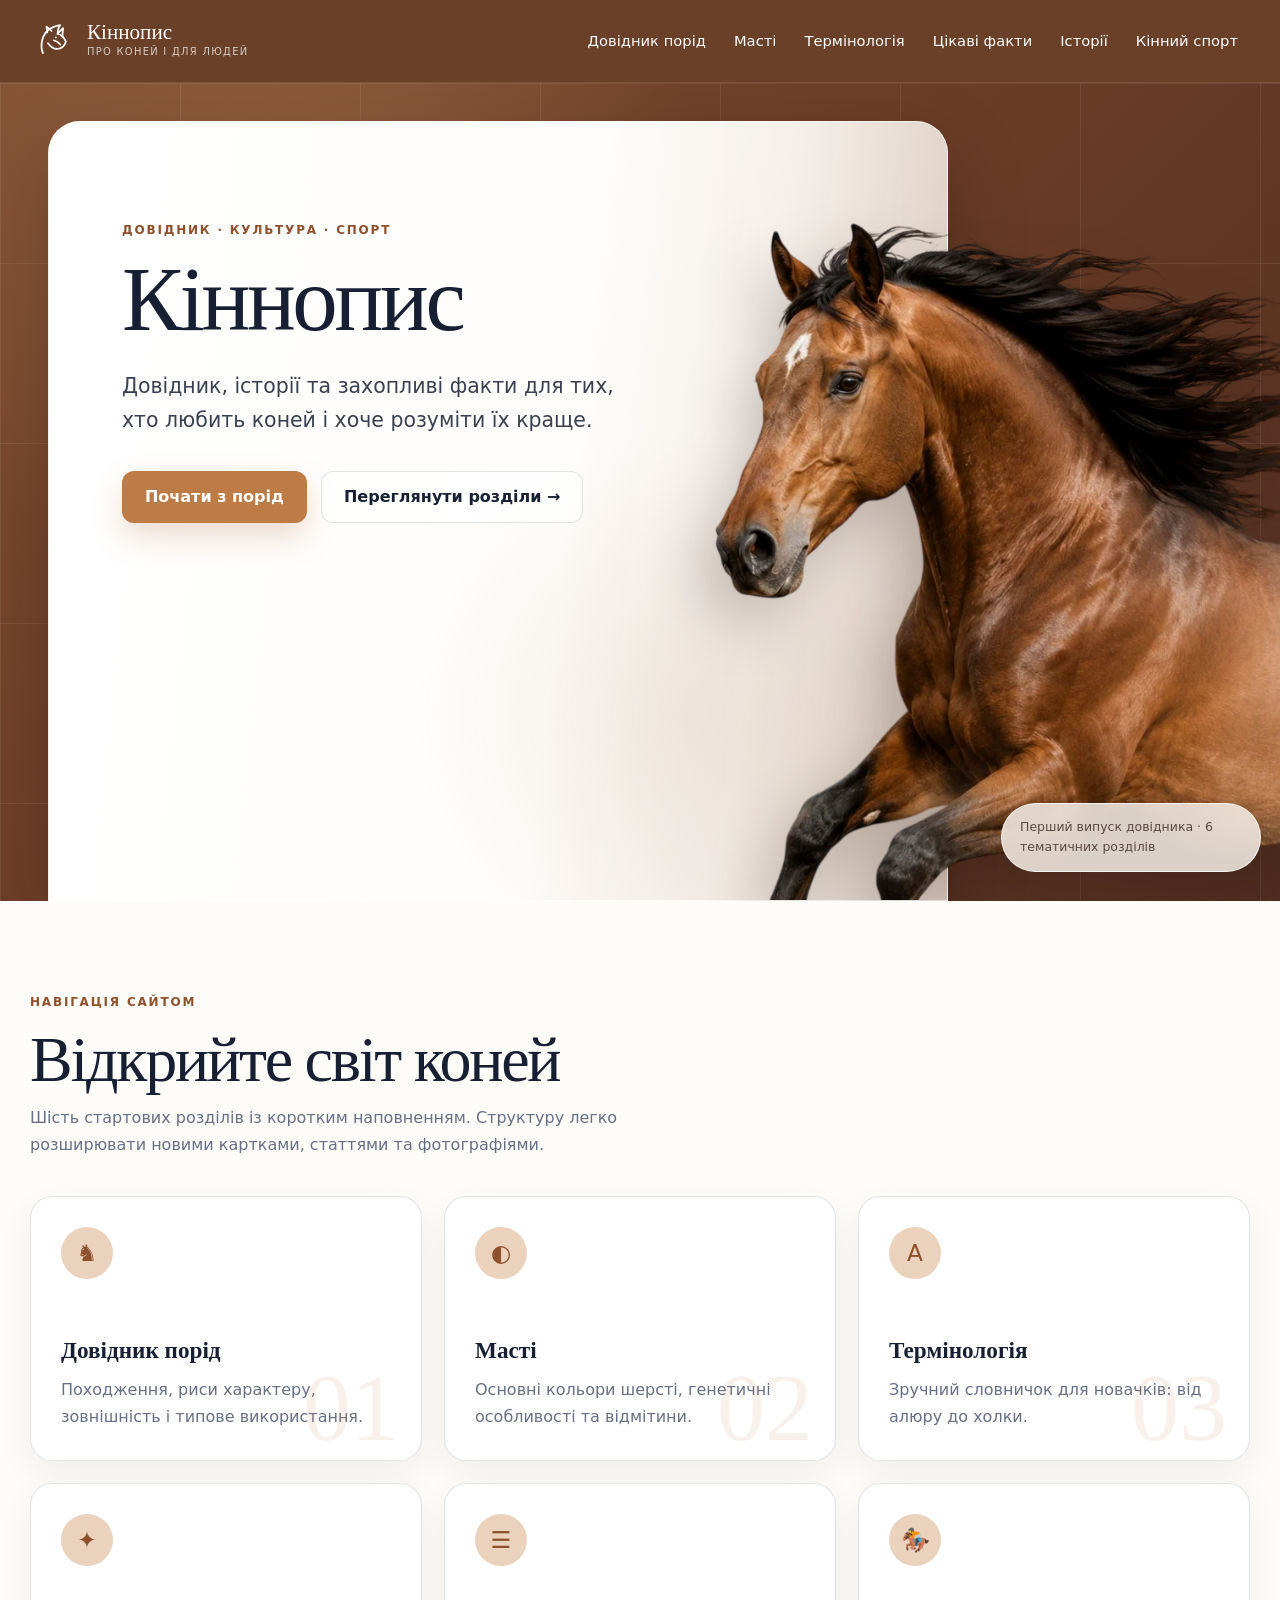
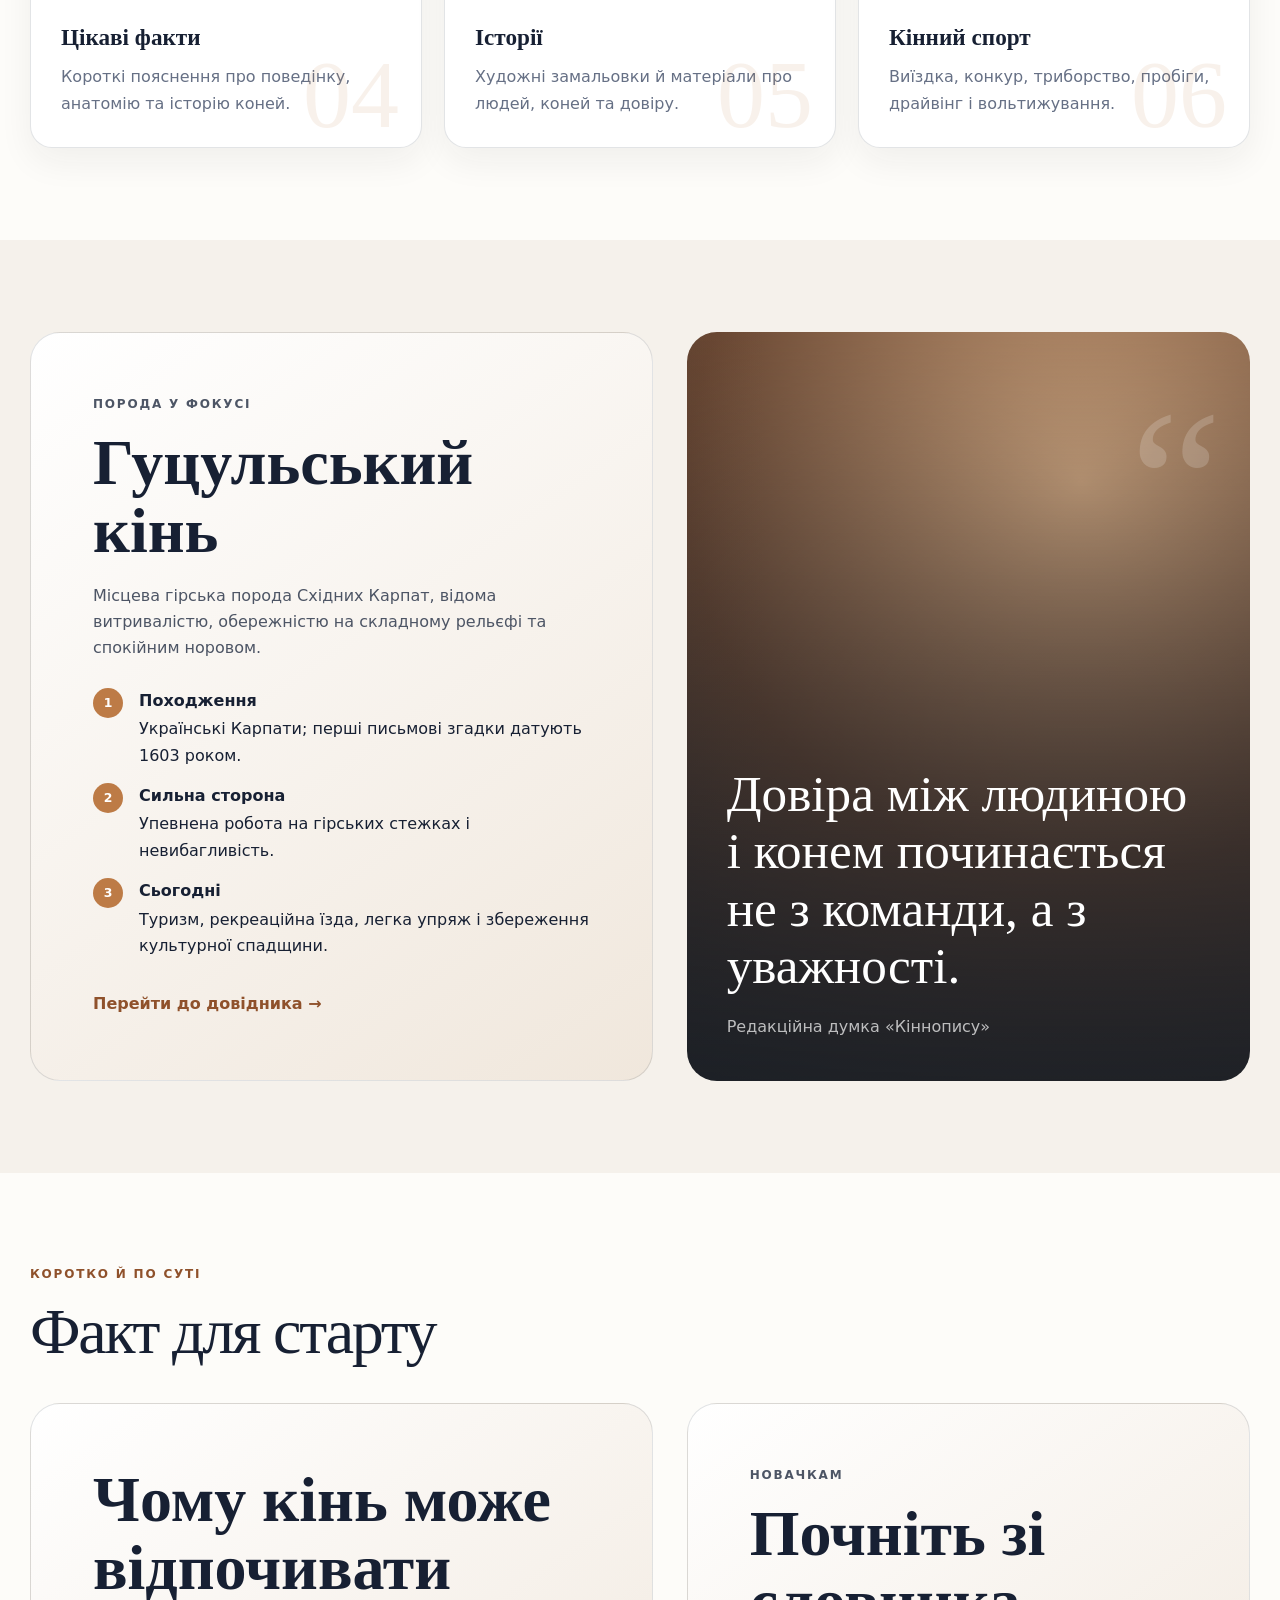
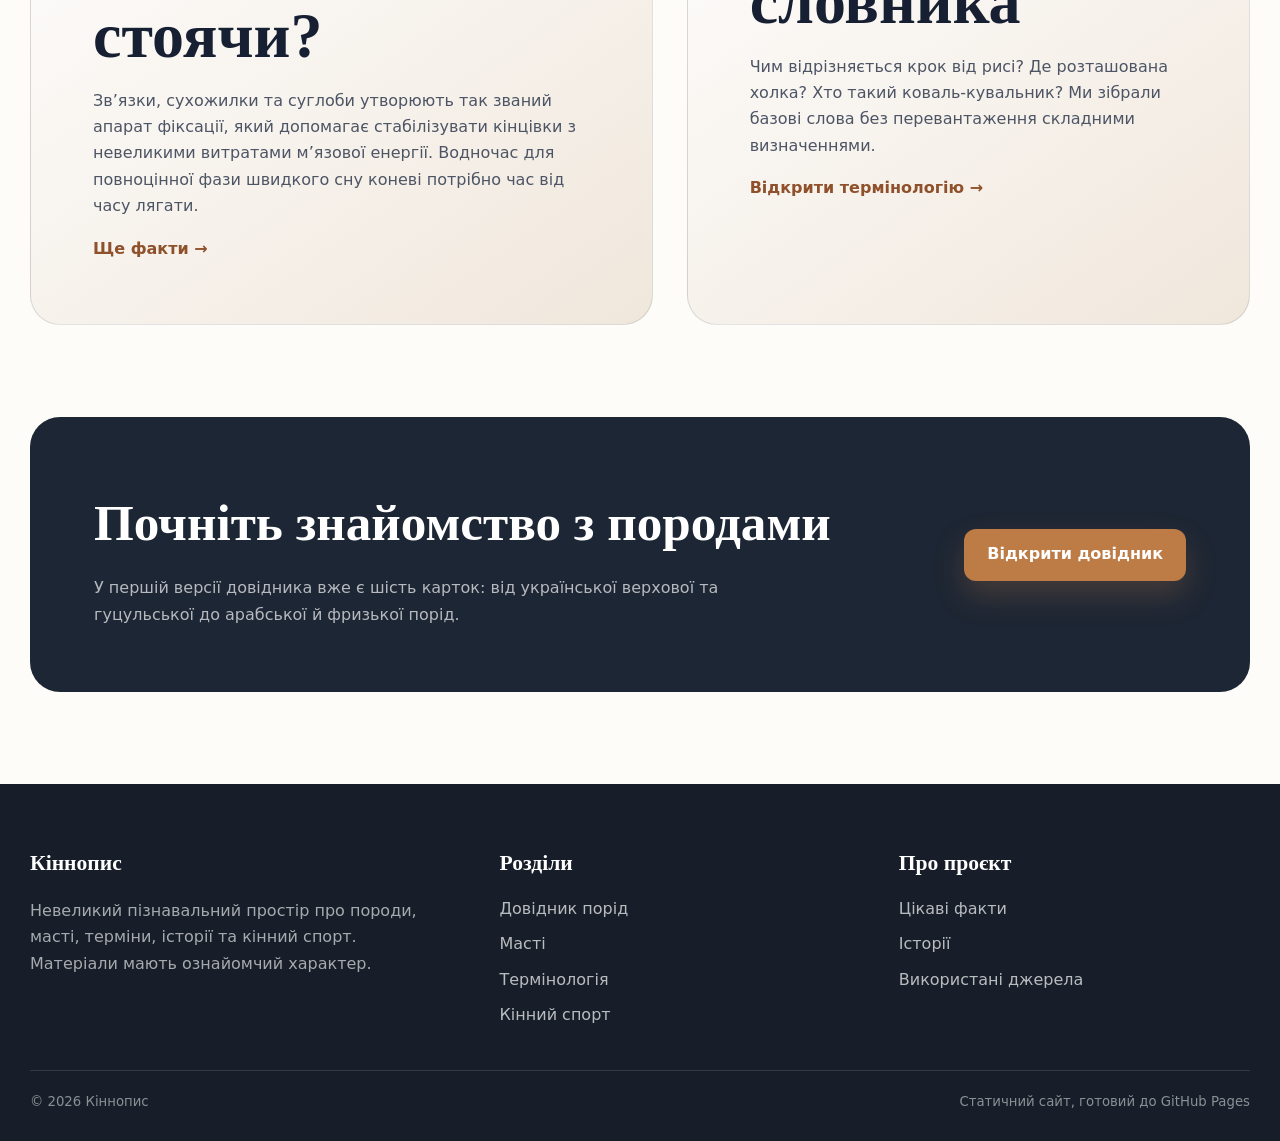
==== commit 765184a0: "Add files via upload" ====
--- a/index.html
+++ b/index.html
@@ -39,7 +39,7 @@
       <div class="hero-card">
         <div class="hero-content">
           <p class="eyebrow">Довідник · культура · спорт</p>
-          <h1 class="hero-title">Світ <span>коней.</span></h1>
+          <h1 class="hero-title">Кіннопис</h1>
           <p class="hero-text">Довідник, історії та захопливі факти для тих, хто любить коней і хоче розуміти їх краще.</p>
           <div class="hero-actions">
             <a class="button button-primary" href="breeds.html">Почати з порід</a>
--- a/css/styles.css
+++ b/css/styles.css
@@ -211,13 +211,13 @@
 }
 
 
-/* Головна сторінка: темна шапка на тлі херо та розширена композиція */
+/* Головна сторінка: коричневе поле, біла картка і кінь поверх її правого краю */
 .home-page .site-header {
   position: sticky;
-  background: rgba(178, 126, 87, .96);
-  border-bottom-color: rgba(255, 255, 255, .16);
-  color: #fff;
-  backdrop-filter: blur(14px);
+  background: rgba(103, 58, 34, .97);
+  border-bottom-color: rgba(255, 255, 255, .10);
+  color: #fff;
+  backdrop-filter: blur(16px);
 }
 .home-page .logo-title,
 .home-page .main-nav a {
@@ -231,35 +231,92 @@
 }
 .home-page .main-nav a:hover,
 .home-page .main-nav a.is-active {
-  background: rgba(255, 255, 255, .14);
+  background: rgba(255, 255, 255, .13);
   color: #fff;
 }
 .home-page .menu-toggle {
-  border-color: rgba(255, 255, 255, .34);
+  border-color: rgba(255, 255, 255, .32);
   background: rgba(255, 255, 255, .08);
   color: #fff;
 }
 .home-page .home-hero {
-  padding: 0 0 72px;
+  min-height: calc(100svh - 82px);
+  display: flex;
+  align-items: flex-end;
+  padding: 28px 0 0;
+  overflow: hidden;
   background:
-    linear-gradient(rgba(255,255,255,.16) 1px, transparent 1px),
-    linear-gradient(90deg, rgba(255,255,255,.16) 1px, transparent 1px),
-    linear-gradient(180deg, #b9855f 0%, #c99770 100%);
-  background-size: 190px 190px, 190px 190px, auto;
+    linear-gradient(rgba(255,255,255,.075) 1px, transparent 1px),
+    linear-gradient(90deg, rgba(255,255,255,.075) 1px, transparent 1px),
+    radial-gradient(circle at 24% 18%, rgba(211, 151, 99, .30), transparent 34%),
+    linear-gradient(135deg, #825033 0%, #6b3d27 46%, #4e2d20 100%);
+  background-size: 180px 180px, 180px 180px, auto, auto;
 }
 .home-page .home-hero > .container {
-  width: min(100%, 1440px);
+  width: min(calc(100% - 96px), 1420px);
+  margin-inline: auto;
 }
 .home-page .hero-card {
-  min-height: 625px;
-  border-radius: 28px;
-  box-shadow: 0 28px 70px rgba(65, 38, 19, .16);
+  position: relative;
+  width: 76%;
+  height: clamp(640px, calc(100svh - 110px), 780px);
+  min-height: 640px;
+  overflow: visible;
+  border: 1px solid rgba(255,255,255,.68);
+  border-radius: 32px 32px 0 0;
+  background:
+    radial-gradient(circle at 72% 76%, rgba(190, 150, 119, .16), transparent 32%),
+    linear-gradient(96deg, #fff 0%, #fefdfb 57%, rgba(250,246,241,.96) 77%, rgba(241,230,220,.82) 100%);
+  box-shadow: 0 30px 75px rgba(33, 16, 9, .28);
 }
 .home-page .hero-content {
-  padding-top: 112px;
+  position: relative;
+  z-index: 5;
+  width: 63%;
+  padding: clamp(92px, 11vh, 132px) 0 76px clamp(48px, 5.7vw, 82px);
+}
+.home-page .hero-title {
+  font-size: clamp(4.5rem, 7.1vw, 7.1rem);
+}
+.home-page .hero-text {
+  max-width: 530px;
 }
 .home-page .hero-image-wrap {
-  top: 64px;
+  position: absolute;
+  z-index: 4;
+  top: -96px;
+  right: -43%;
+  bottom: 0;
+  width: 79%;
+  height: calc(100% + 96px);
+  overflow: visible;
+  pointer-events: none;
+}
+.home-page .hero-image-wrap::before {
+  display: none;
+}
+.home-page .hero-image-wrap picture {
+  display: block;
+  width: 100%;
+  height: 100%;
+}
+.home-page .hero-image {
+  width: 100%;
+  height: 100%;
+  object-fit: contain;
+  object-position: right bottom;
+  filter: saturate(.94) contrast(1.03) drop-shadow(-18px 24px 28px rgba(43, 22, 13, .22));
+}
+.home-page .hero-note {
+  z-index: 7;
+  right: -35%;
+  bottom: 28px;
+  max-width: 260px;
+  padding: 13px 18px;
+  border-color: rgba(255,255,255,.72);
+  background: rgba(248, 241, 234, .84);
+  color: #594a42;
+  box-shadow: 0 12px 35px rgba(49, 25, 14, .14);
 }
 
 .button {
@@ -588,6 +645,11 @@
   .main-nav a { padding-inline: 9px; font-size: .84rem; }
   .hero-content { width: 53%; padding-left: 48px; }
   .hero-image-wrap { width: 59%; }
+  .home-page .home-hero > .container { width: min(calc(100% - 48px), 1280px); }
+  .home-page .hero-card { width: 78%; }
+  .home-page .hero-content { width: 66%; padding-left: 48px; }
+  .home-page .hero-image-wrap { right: -47%; width: 85%; }
+  .home-page .hero-note { right: -39%; }
   .category-grid, .card-grid, .fact-grid, .sport-grid { grid-template-columns: repeat(2, minmax(0, 1fr)); }
   .coat-grid { grid-template-columns: repeat(2, minmax(0, 1fr)); }
   .marking-list { grid-template-columns: repeat(2, 1fr); }
@@ -626,6 +688,39 @@
   .hero-image-wrap::before { background: linear-gradient(180deg, #fff 0%, rgba(255,255,255,.25) 16%, transparent 36%); }
   .hero-image { object-position: 47% center; }
   .hero-note { right: 20px; bottom: 18px; }
+  .home-page .home-hero {
+    min-height: auto;
+    align-items: stretch;
+    padding: 26px 0 0;
+  }
+  .home-page .home-hero > .container { width: min(calc(100% - 32px), 860px); }
+  .home-page .hero-card {
+    width: 100%;
+    height: auto;
+    min-height: 760px;
+    overflow: hidden;
+    border-radius: 28px 28px 0 0;
+  }
+  .home-page .hero-content {
+    width: 100%;
+    padding: 62px 38px 0;
+  }
+  .home-page .hero-text { max-width: 560px; }
+  .home-page .hero-image-wrap {
+    position: absolute;
+    top: 300px;
+    right: -17%;
+    bottom: 0;
+    width: 78%;
+    height: 540px;
+  }
+  .home-page .hero-image {
+    object-position: right bottom;
+  }
+  .home-page .hero-note {
+    right: 22px;
+    bottom: 20px;
+  }
   .feature-layout { grid-template-columns: 1fr; }
   .story-card.featured { grid-template-columns: 1fr; }
   .cta-card { grid-template-columns: 1fr; }
@@ -635,20 +730,30 @@
 
 @media (max-width: 640px) {
   .container { width: min(calc(100% - 24px), var(--max)); }
-  .home-page .home-hero { padding: 0 0 44px; }
-  .home-page .home-hero > .container { width: 100%; }
-  .home-page .hero-card { border-radius: 20px; }
+  .home-page .home-hero { padding: 18px 0 0; }
+  .home-page .home-hero > .container { width: calc(100% - 18px); }
+  .home-page .hero-card {
+    min-height: 690px;
+    border-radius: 22px 22px 0 0;
+  }
   .logo-subtitle { display: none; }
   .logo-title { font-size: 1.1rem; }
   .logo img { width: 40px; height: 40px; }
   .home-hero { padding: 24px 0 44px; background-size: 120px 120px, 120px 120px, auto, auto; }
   .hero-card, .page-hero-card { border-radius: 22px; }
   .hero-content { padding: 50px 24px 16px; }
+  .home-page .hero-content { padding: 44px 22px 0; }
   .hero-title { font-size: clamp(3.2rem, 16vw, 4.5rem); }
   .hero-text { font-size: 1rem; }
   .hero-actions { flex-direction: column; align-items: stretch; }
   .button { width: 100%; }
   .hero-image-wrap { height: 390px; }
+  .home-page .hero-image-wrap {
+    top: 320px;
+    right: -24%;
+    width: 102%;
+    height: 410px;
+  }
   .hero-note { display: none; }
   .section { padding: 66px 0; }
   .section-head { display: block; }
